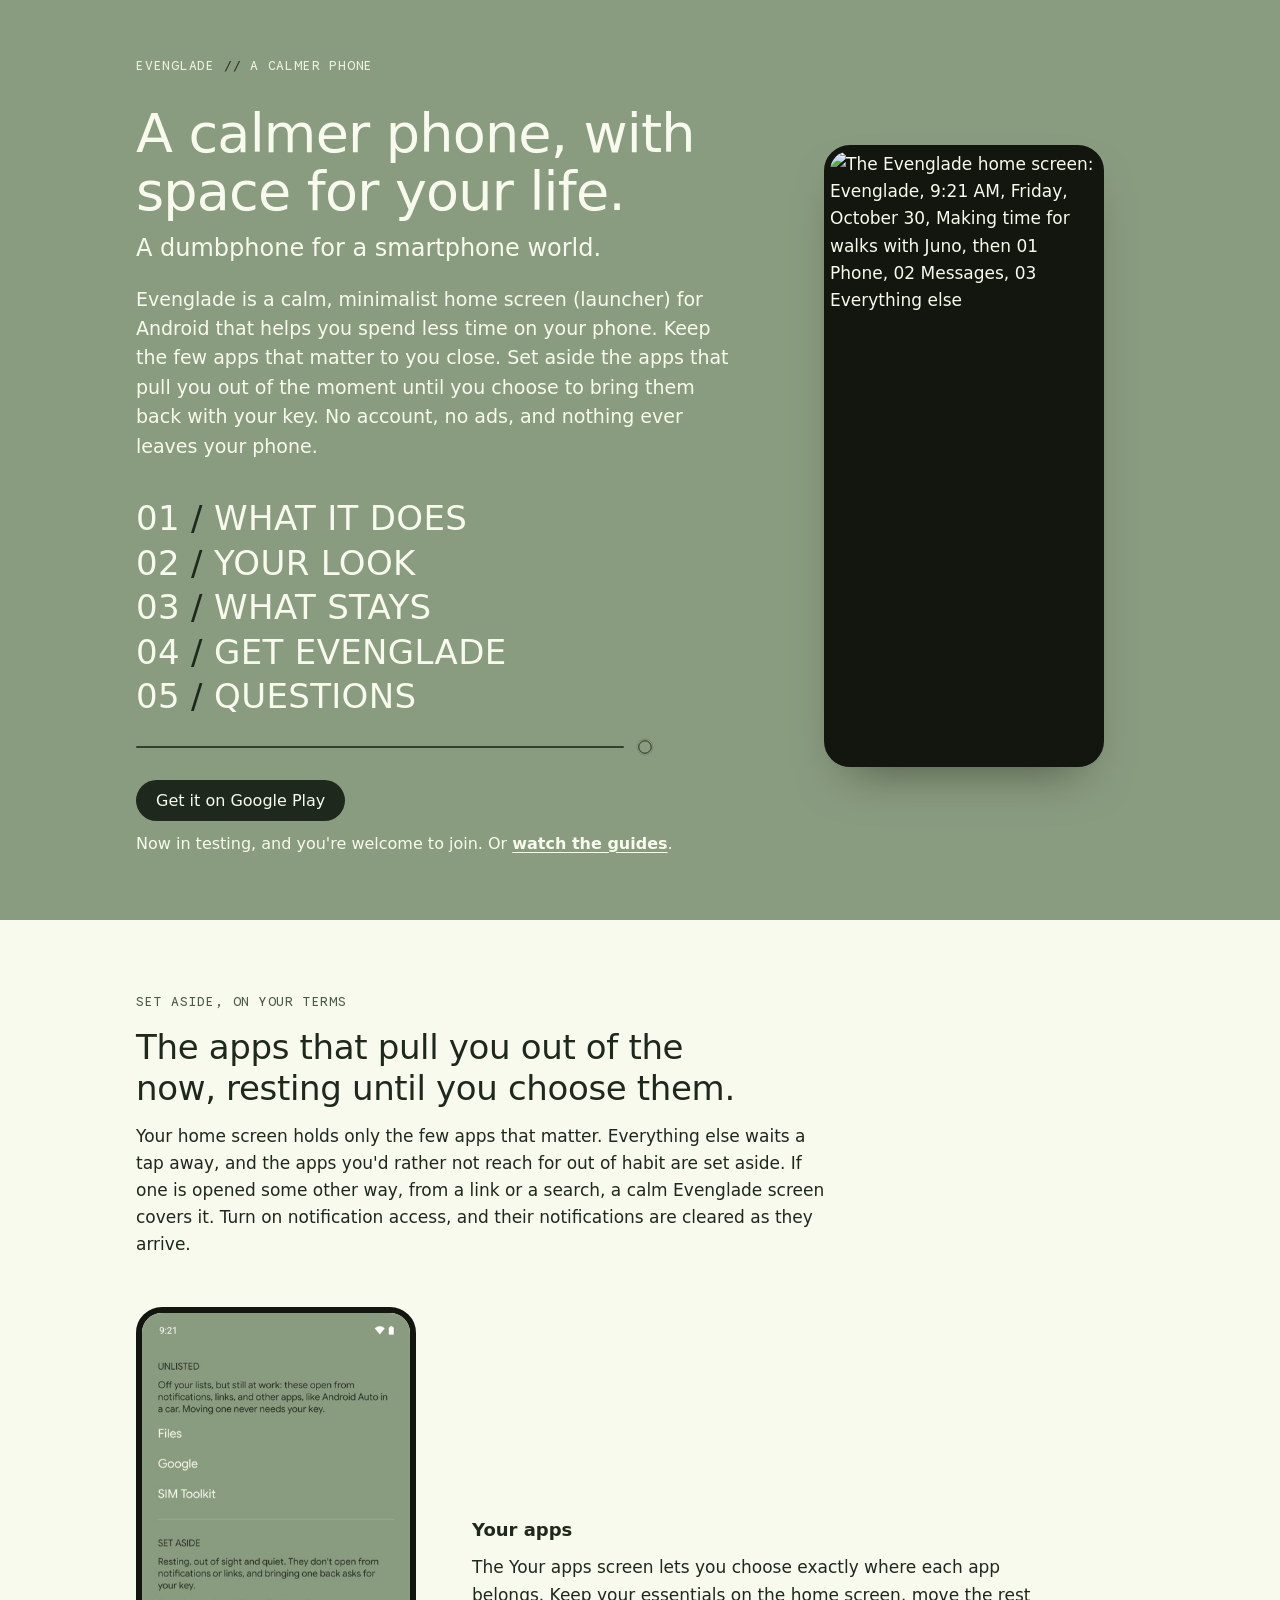
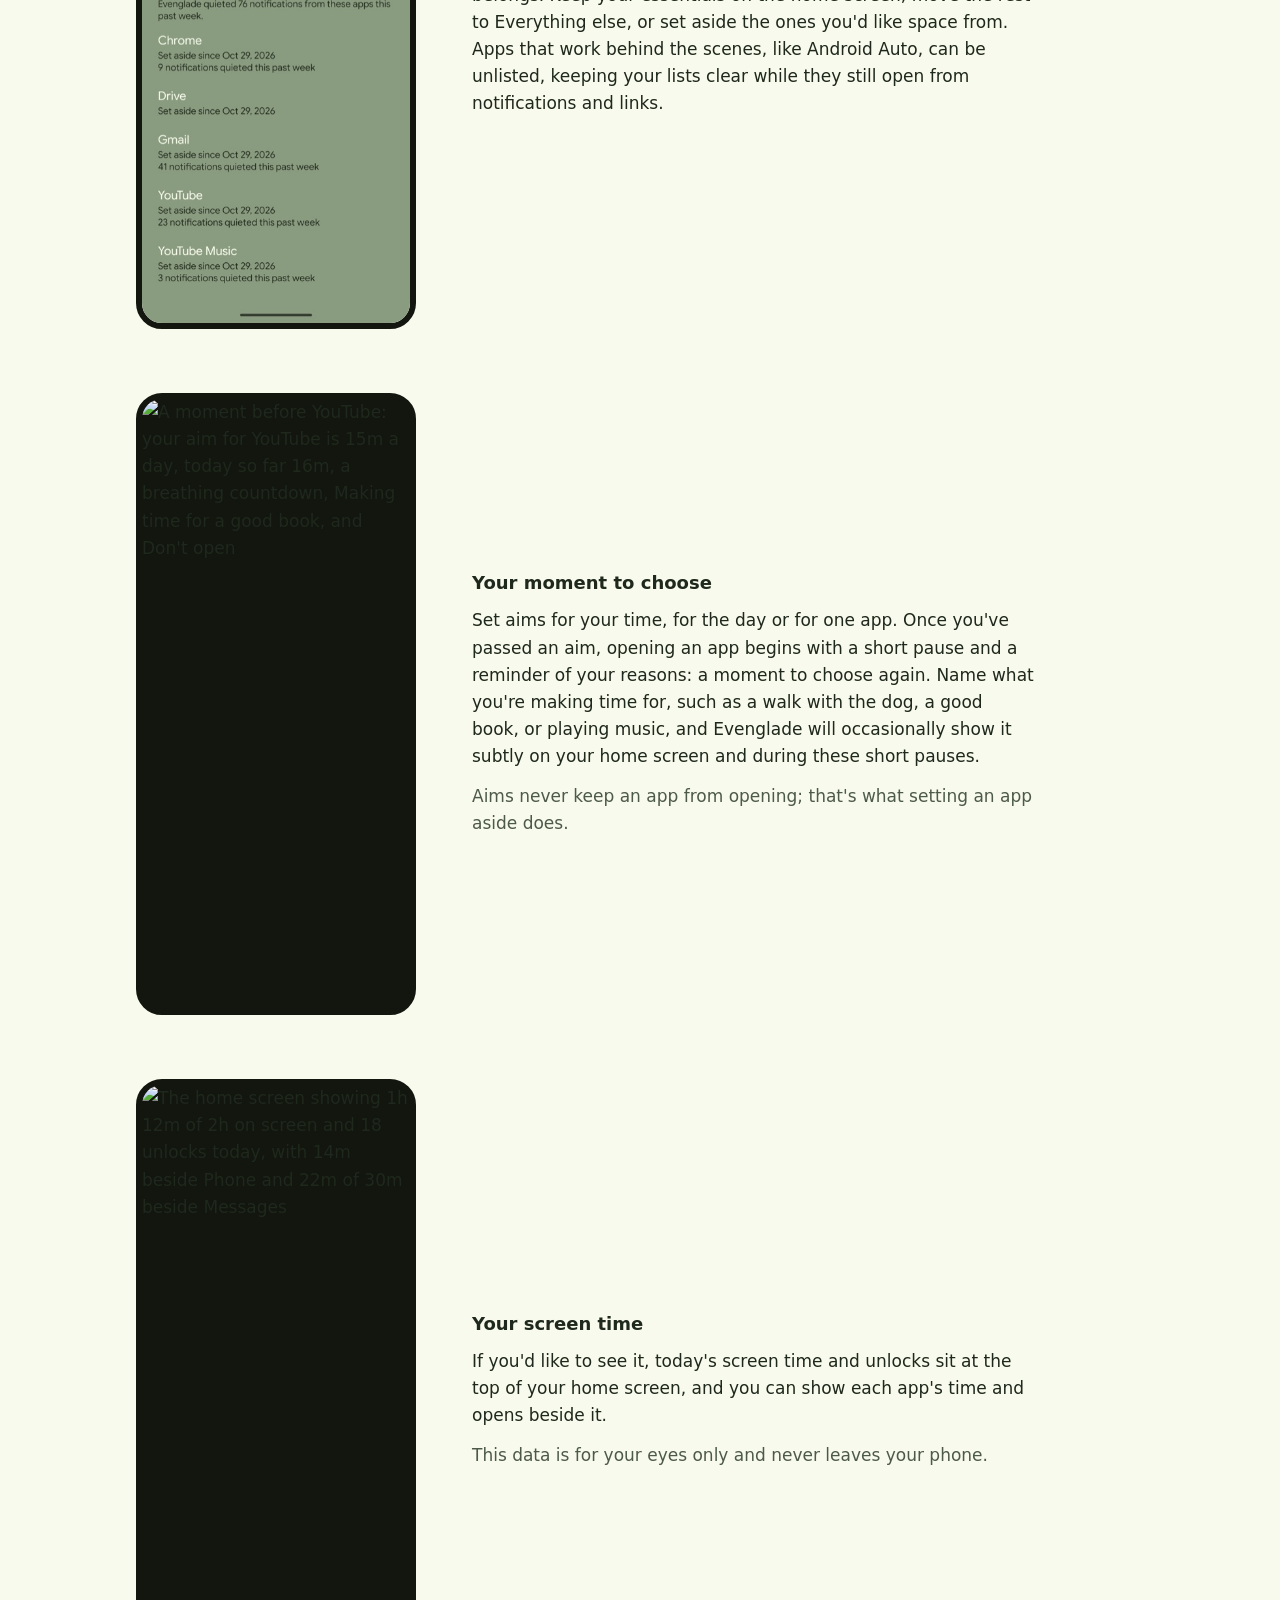
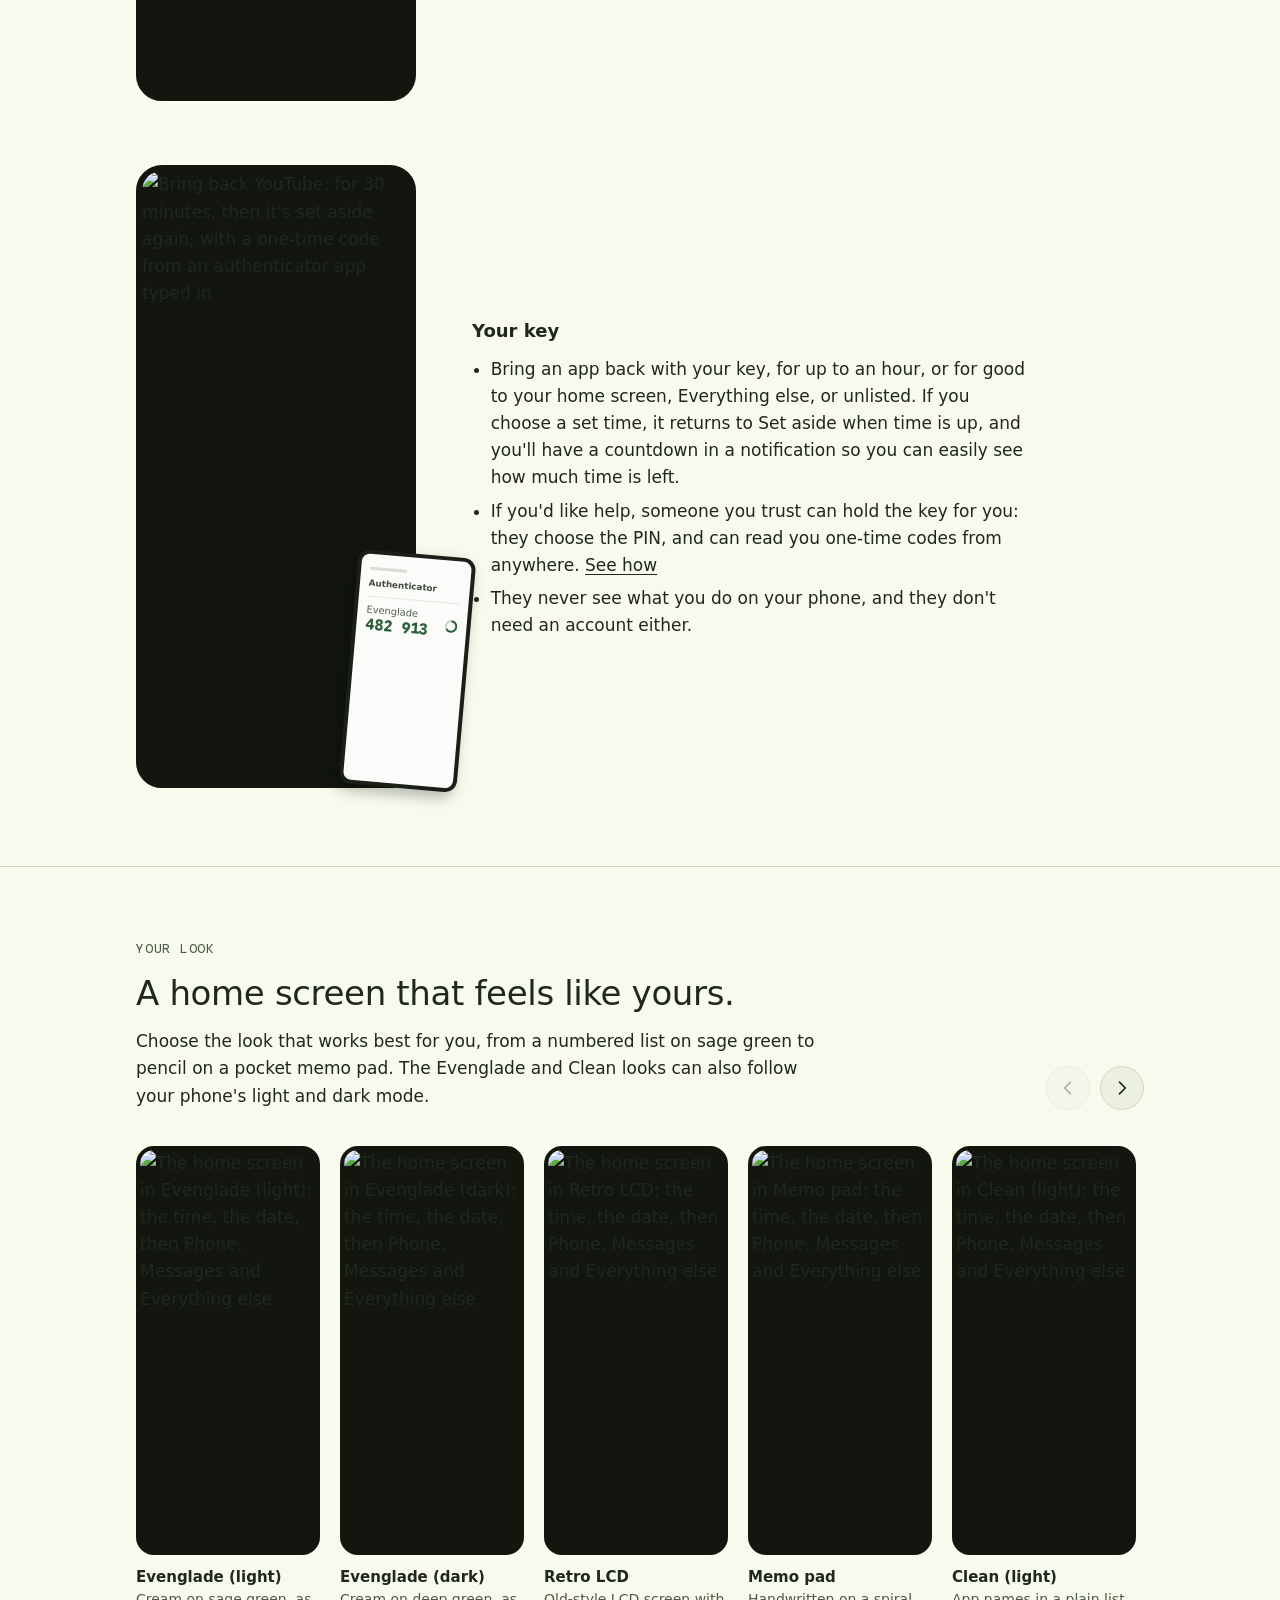
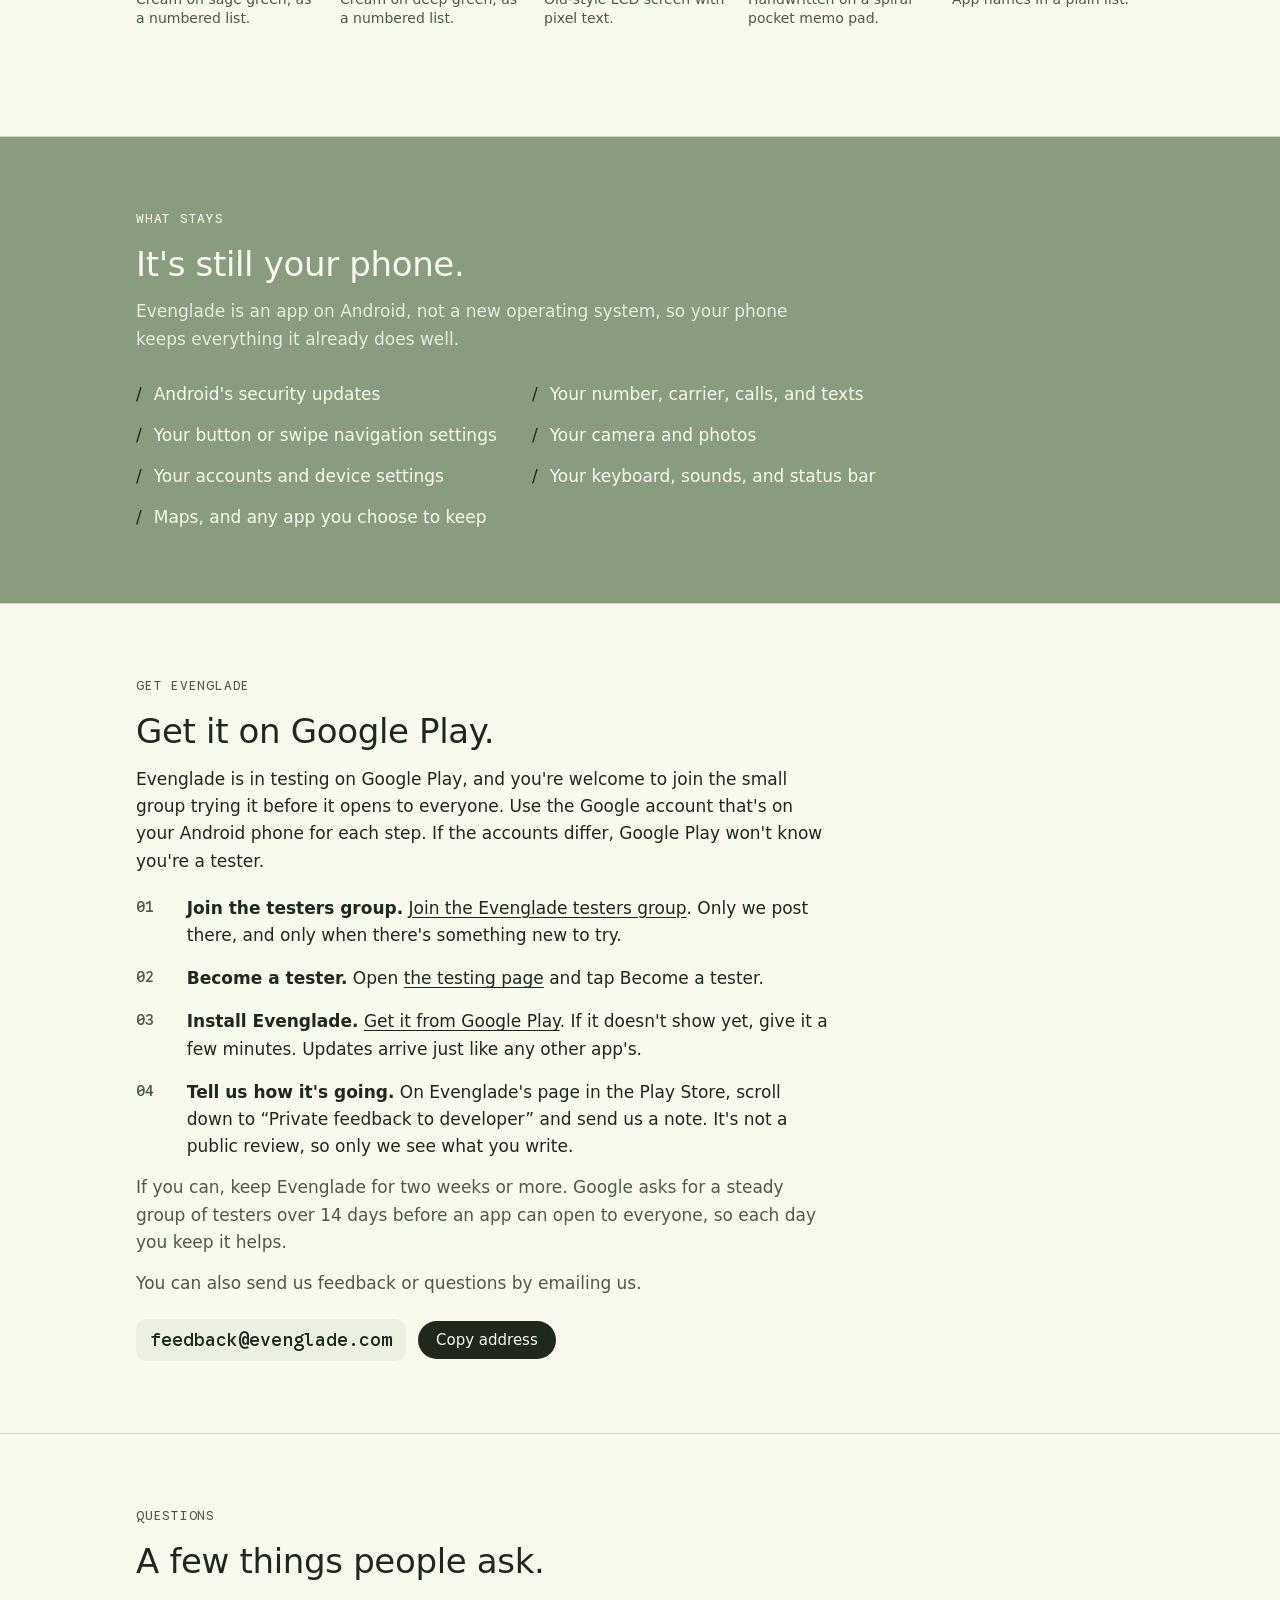
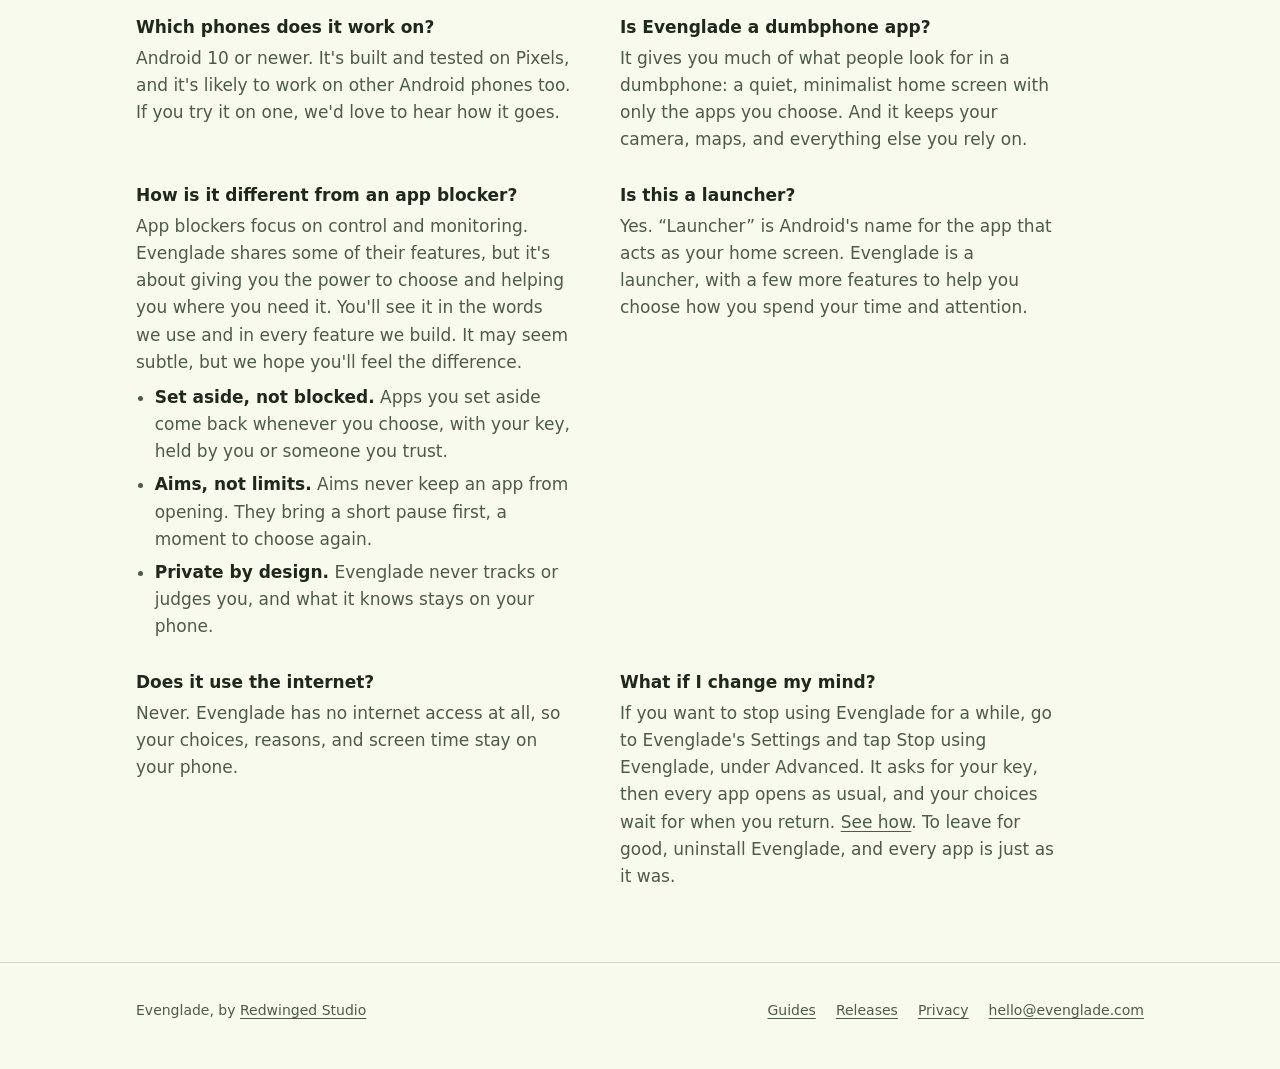
==== docs/index.html @ 29811fb8 "Your key on the site: bring an app back for up to an hour, or for good Co-Authored-By: Claude Opus 5" ====
<!doctype html>
<html lang="en">
<head>
<meta charset="utf-8">
<meta name="viewport" content="width=device-width, initial-scale=1, viewport-fit=cover">
<title>Evenglade | Minimalist Android launcher for less screen time</title>
<meta name="description" content="Evenglade is a calm, minimalist home screen for Android. Keep the few apps you need close and set distracting apps aside, on your terms. No account, no ads.">
<meta name="theme-color" content="#8A9C80">
<link rel="icon" href="/favicon.ico" sizes="48x48">
<link rel="icon" href="/favicon.svg" type="image/svg+xml">
<link rel="icon" href="/icon-192.png" type="image/png" sizes="192x192">
<link rel="apple-touch-icon" href="/apple-touch-icon.png">
<link rel="manifest" href="/site.webmanifest">
<link rel="canonical" href="https://evenglade.com/">
<meta property="og:type" content="website">
<meta property="og:url" content="https://evenglade.com/">
<meta property="og:title" content="Evenglade: a calmer phone">
<meta property="og:description" content="A dumbphone for a smartphone world: a calm home screen for Android, with space for your life.">
<meta property="og:image" content="https://evenglade.com/og.png">
<meta property="og:image:width" content="1024">
<meta property="og:image:height" content="500">
<meta property="og:image:alt" content="Evenglade: a calmer phone, with space for your life. Set aside the apps that take you out of the now.">
<meta property="og:site_name" content="Evenglade">
<meta property="og:locale" content="en_US">
<meta name="twitter:card" content="summary_large_image">
<link rel="preconnect" href="https://fonts.googleapis.com">
<link rel="preconnect" href="https://fonts.gstatic.com" crossorigin>
<link rel="stylesheet" href="https://fonts.googleapis.com/css2?family=Google+Sans+Flex:wght@300..700&family=Google+Sans+Code:wght@400..700&display=swap">
<link rel="stylesheet" href="style.css">
<script type="application/ld+json">
{
  "@context": "https://schema.org",
  "@graph": [
    {
      "@type": "Organization",
      "@id": "https://redwinged.com/#org",
      "name": "Redwinged Studio",
      "url": "https://redwinged.com/",
      "sameAs": ["https://github.com/Redwinged", "https://play.google.com/store/apps/dev?id=4907773313559220628"],
      "founder": { "@id": "https://redwinged.com/#eddie" }
    },
    {
      "@type": "Person",
      "@id": "https://redwinged.com/#eddie",
      "name": "Eddie Canales",
      "url": "https://redwinged.com/#about",
      "sameAs": ["https://www.linkedin.com/in/eddiecanales"]
    },
    {
      "@type": "WebSite",
      "@id": "https://evenglade.com/#website",
      "url": "https://evenglade.com/",
      "name": "Evenglade",
      "inLanguage": "en-US",
      "publisher": { "@id": "https://redwinged.com/#org" }
    },
    {
      "@type": "MobileApplication",
      "@id": "https://evenglade.com/#app",
      "name": "Evenglade",
      "url": "https://evenglade.com/",
      "description": "A calm, minimalist home screen for Android. Keep the few apps that matter to you close, and set aside the apps that pull you out of the moment until you choose to bring them back with your key.",
      "operatingSystem": "Android 10 or newer",
      "image": "https://evenglade.com/og.png",
      "screenshot": "https://evenglade.com/img/light-home.jpg",
      "author": { "@id": "https://redwinged.com/#org" },
      "publisher": { "@id": "https://redwinged.com/#org" }
    }
  ]
}
</script>
</head>
<body>

<svg width="0" height="0" style="position:absolute" aria-hidden="true">
  <symbol id="mark" viewBox="0 0 120 120">
    <circle cx="60" cy="60" r="44" fill="none" stroke="currentColor" stroke-opacity="0.3" stroke-width="3"/>
    <circle cx="60" cy="60" r="34" fill="none" stroke="currentColor" stroke-width="5"/>
  </symbol>
</svg>

<header class="hero">
  <div class="wrap">
    <div>
      <p class="mono status">Evenglade <span>//</span> A calmer phone</p>
      <h1>A calmer phone, with space for your life.</h1>
      <p class="tagline">A dumbphone for a smartphone world.</p>
      <p class="lede">Evenglade is a calm, minimalist home screen (launcher) for Android that helps you spend less time on your phone. Keep the few apps that matter to you close. Set aside the apps that pull you out of the moment until you choose to bring them back with your key. No account, no ads, and nothing ever leaves your phone.</p>
      <nav class="list" aria-label="On this page">
        <a href="#what"><span class="num">01</span> <span class="slash">/</span> <span class="name">What it does</span></a>
        <a href="#looks"><span class="num">02</span> <span class="slash">/</span> <span class="name">Your look</span></a>
        <a href="#stays"><span class="num">03</span> <span class="slash">/</span> <span class="name">What stays</span></a>
        <a href="#early"><span class="num">04</span> <span class="slash">/</span> <span class="name">Get Evenglade</span></a>
        <a href="#questions"><span class="num">05</span> <span class="slash">/</span> <span class="name">Questions</span></a>
      </nav>
      <div class="rule" aria-hidden="true"><svg><use href="#mark"/></svg></div>
      <p class="soon"><a class="cta" href="#early">Get it on Google Play</a> <span>Now in testing, and you're welcome to join. Or <a href="/guides">watch the guides</a>.</span></p>
    </div>
    <div class="phone">
      <img class="when-light" src="img/light-home.jpg" width="420" height="933" alt="The Evenglade home screen: Evenglade, 9:21 AM, Friday, October 30, Making time for walks with Juno, then 01 Phone, 02 Messages, 03 Everything else">
      <img class="when-dark" src="img/dark-home.jpg" width="420" height="933" alt="The Evenglade home screen in its dark look: the time and date, Making time for walks with Juno, then 01 Phone, 02 Messages, 03 Everything else">
    </div>
  </div>
</header>

<main>
  <section id="what">
    <div class="wrap">
      <div class="prose">
        <p class="mono soft">Set aside, on your terms</p>
        <h2>The apps that pull you out of the now, resting until you choose them.</h2>
        <p>Your home screen holds only the few apps that matter. Everything else waits a tap away, and the apps you'd rather not reach for out of habit are set aside. If one is opened some other way, from a link or a search, a calm Evenglade screen covers it. Turn on notification access, and their notifications are cleared as they arrive.</p>
      </div>

      <div class="tour">
        <div class="stop">
          <div class="phone">
            <img class="when-light" src="img/light-setaside.jpg" width="420" height="933" loading="lazy" alt="Your apps: Files, Google and SIM Toolkit unlisted, and Chrome, Drive, Gmail, YouTube and YouTube Music set aside since Oct 29, with 76 of their notifications quieted this past week">
            <img class="when-dark" src="img/dark-setaside.jpg" width="420" height="933" loading="lazy" alt="Your apps in the dark look, with the set-aside list">
          </div>
          <div class="text">
            <h3>Your apps</h3>
            <p>The Your apps screen lets you choose exactly where each app belongs. Keep your essentials on the home screen, move the rest to Everything else, or set aside the ones you'd like space from. Apps that work behind the scenes, like Android Auto, can be unlisted, keeping your lists clear while they still open from notifications and links.</p>
          </div>
        </div>

        <div class="stop">
          <div class="phone">
            <img class="when-light" src="img/light-pause.jpg" width="420" height="933" loading="lazy" alt="A moment before YouTube: your aim for YouTube is 15m a day, today so far 16m, a breathing countdown, Making time for a good book, and Don't open">
            <img class="when-dark" src="img/dark-pause.jpg" width="420" height="933" loading="lazy" alt="A moment before YouTube, in the dark look">
          </div>
          <div class="text">
            <h3>Your moment to choose</h3>
            <p>Set aims for your time, for the day or for one app. Once you've passed an aim, opening an app begins with a short pause and a reminder of your reasons: a moment to choose again. Name what you're making time for, such as a walk with the dog, a good book, or playing music, and Evenglade will occasionally show it subtly on your home screen and during these short pauses.</p>
            <p class="soft">Aims never keep an app from opening; that's what setting an app aside does.</p>
          </div>
        </div>

        <div class="stop">
          <div class="phone">
            <img class="when-light" src="img/light-screen-time.jpg" width="420" height="933" loading="lazy" alt="The home screen showing 1h 12m of 2h on screen and 18 unlocks today, with 14m beside Phone and 22m of 30m beside Messages">
            <img class="when-dark" src="img/dark-screen-time.jpg" width="420" height="933" loading="lazy" alt="The same home screen with today's screen time, in the dark look">
          </div>
          <div class="text">
            <h3>Your screen time</h3>
            <p>If you'd like to see it, today's screen time and unlocks sit at the top of your home screen, and you can show each app's time and opens beside it.</p>
            <p class="soft">This data is for your eyes only and never leaves your phone.</p>
          </div>
        </div>

        <div class="stop">
          <div class="duo">
            <div class="phone">
              <img class="when-light" src="img/light-key-code.jpg" width="420" height="933" loading="lazy" alt="Bring back YouTube: for 30 minutes, then it's set aside again, with a one-time code from an authenticator app typed in">
              <img class="when-dark" src="img/dark-key-code.jpg" width="420" height="933" loading="lazy" alt="Bring back YouTube with a one-time code, in the dark look">
            </div>
            <div class="auth" role="img" aria-label="The phone of the person who holds your key, showing an authenticator app with the code 482 913 for Evenglade">
              <div class="auth-screen">
                <span class="auth-bar"></span>
                <span class="auth-title">Authenticator</span>
                <div class="auth-row">
                  <span class="auth-name">Evenglade</span>
                  <span class="auth-code">482 913</span>
                  <svg class="auth-ring" viewBox="0 0 20 20" aria-hidden="true"><circle cx="10" cy="10" r="8" fill="none" stroke="currentColor" stroke-opacity="0.25" stroke-width="3"/><circle cx="10" cy="10" r="8" fill="none" stroke="currentColor" stroke-width="3" stroke-dasharray="50.3" stroke-dashoffset="18" transform="rotate(-90 10 10)"/></svg>
                </div>
              </div>
            </div>
          </div>
          <div class="text">
            <h3>Your key</h3>
            <ul>
              <li>Bring an app back with your key, for up to an hour, or for good to your home screen, Everything else, or unlisted. If you choose a set time, it returns to Set aside when time is up, and you'll have a countdown in a notification so you can easily see how much time is left.</li>
              <li>If you'd like help, someone you trust can hold the key for you: they choose the PIN, and can read you one-time codes from anywhere. <a href="/guides#someone-you-trust">See how</a></li>
              <li>They never see what you do on your phone, and they don't need an account either.</li>
            </ul>
          </div>
        </div>

      </div>
    </div>
  </section>

  <section id="looks">
    <div class="wrap">
      <div class="looks-head">
        <div class="prose">
          <p class="mono soft">Your look</p>
          <h2>A home screen that feels like yours.</h2>
          <p>Choose the look that works best for you, from a numbered list on sage green to pencil on a pocket memo pad. The Evenglade and Clean looks can also follow your phone's light and dark mode.</p>
        </div>
        <div class="pan" aria-hidden="true">
          <button type="button" class="pan-prev" tabindex="-1" aria-label="Previous looks"><svg viewBox="0 0 24 24"><path d="M15 5l-7 7 7 7"/></svg></button>
          <button type="button" class="pan-next" tabindex="-1" aria-label="More looks"><svg viewBox="0 0 24 24"><path d="M9 5l7 7-7 7"/></svg></button>
        </div>
      </div>
      <div class="rail" tabindex="0" role="region" aria-label="The ten looks, side by side. Scroll sideways to see them all.">
        <ul>
          <li><figure>
            <div class="phone"><img src="img/look-sage-light.jpg" width="420" height="933" loading="lazy" alt="The home screen in Evenglade (light): the time, the date, then Phone, Messages and Everything else"></div>
            <figcaption><b>Evenglade (light)</b><span>Cream on sage green, as a numbered list.</span></figcaption>
          </figure></li>
          <li><figure>
            <div class="phone"><img src="img/look-sage-dark.jpg" width="420" height="933" loading="lazy" alt="The home screen in Evenglade (dark): the time, the date, then Phone, Messages and Everything else"></div>
            <figcaption><b>Evenglade (dark)</b><span>Cream on deep green, as a numbered list.</span></figcaption>
          </figure></li>
          <li><figure>
            <div class="phone"><img src="img/look-retro-lcd.jpg" width="420" height="933" loading="lazy" alt="The home screen in Retro LCD: the time, the date, then Phone, Messages and Everything else"></div>
            <figcaption><b>Retro LCD</b><span>Old-style LCD screen with pixel text.</span></figcaption>
          </figure></li>
          <li><figure>
            <div class="phone"><img src="img/look-memo-pad.jpg" width="420" height="933" loading="lazy" alt="The home screen in Memo pad: the time, the date, then Phone, Messages and Everything else"></div>
            <figcaption><b>Memo pad</b><span>Handwritten on a spiral pocket memo pad.</span></figcaption>
          </figure></li>
          <li><figure>
            <div class="phone"><img src="img/look-clean-light.jpg" width="420" height="933" loading="lazy" alt="The home screen in Clean (light): the time, the date, then Phone, Messages and Everything else"></div>
            <figcaption><b>Clean (light)</b><span>App names in a plain list.</span></figcaption>
          </figure></li>
          <li><figure>
            <div class="phone"><img src="img/look-clean-dark.jpg" width="420" height="933" loading="lazy" alt="The home screen in Clean (dark): the time, the date, then Phone, Messages and Everything else"></div>
            <figcaption><b>Clean (dark)</b><span>App names in a plain list.</span></figcaption>
          </figure></li>
          <li><figure>
            <div class="phone"><img src="img/look-clean-icons-light.jpg" width="420" height="933" loading="lazy" alt="The home screen in Clean with icons (light): the time, the date, then Phone, Messages and Everything else"></div>
            <figcaption><b>Clean with icons (light)</b><span>The plain list, with each app's icon.</span></figcaption>
          </figure></li>
          <li><figure>
            <div class="phone"><img src="img/look-clean-icons-dark.jpg" width="420" height="933" loading="lazy" alt="The home screen in Clean with icons (dark): the time, the date, then Phone, Messages and Everything else"></div>
            <figcaption><b>Clean with icons (dark)</b><span>The plain list, with each app's icon.</span></figcaption>
          </figure></li>
          <li><figure>
            <div class="phone"><img src="img/look-clean-grid-light.jpg" width="420" height="933" loading="lazy" alt="The home screen in Clean icon grid (light): the time, the date, then Phone, Messages and Everything else"></div>
            <figcaption><b>Clean icon grid (light)</b><span>App icons in a grid, without names.</span></figcaption>
          </figure></li>
          <li><figure>
            <div class="phone"><img src="img/look-clean-grid-dark.jpg" width="420" height="933" loading="lazy" alt="The home screen in Clean icon grid (dark): the time, the date, then Phone, Messages and Everything else"></div>
            <figcaption><b>Clean icon grid (dark)</b><span>App icons in a grid, without names.</span></figcaption>
          </figure></li>
        </ul>
      </div>
    </div>
  </section>

  <section class="keep" id="stays">
    <div class="wrap">
      <div class="prose">
        <p class="mono">What stays</p>
        <h2>It's still your phone.</h2>
        <p class="soft">Evenglade is an app on Android, not a new operating system, so your phone keeps everything it already does well.</p>
      </div>
      <ul>
        <li><span class="slash">/</span><span>Android's security updates</span></li>
        <li><span class="slash">/</span><span>Your number, carrier, calls, and texts</span></li>
        <li><span class="slash">/</span><span>Your button or swipe navigation settings</span></li>
        <li><span class="slash">/</span><span>Your camera and photos</span></li>
        <li><span class="slash">/</span><span>Your accounts and device settings</span></li>
        <li><span class="slash">/</span><span>Your keyboard, sounds, and status bar</span></li>
        <li><span class="slash">/</span><span>Maps, and any app you choose to keep</span></li>
      </ul>
    </div>
  </section>

  <section id="early">
    <div class="wrap">
      <div class="prose">
        <p class="mono soft">Get Evenglade</p>
        <h2>Get it on Google Play.</h2>
        <p>Evenglade is in testing on Google Play, and you're welcome to join the small group trying it before it opens to everyone. Use the Google account that's on your Android phone for each step. If the accounts differ, Google Play won't know you're a tester.</p>
        <ol class="steps">
          <li><span><b>Join the testers group.</b> <a href="https://groups.google.com/g/evenglade-testers">Join the Evenglade testers group</a>. Only we post there, and only when there's something new to try.</span></li>
          <li><span><b>Become a tester.</b> Open <a href="https://play.google.com/apps/testing/com.evenglade.phone">the testing page</a> and tap Become a tester.</span></li>
          <li><span><b>Install Evenglade.</b> <a href="https://play.google.com/store/apps/details?id=com.evenglade.phone">Get it from Google Play</a>. If it doesn't show yet, give it a few minutes. Updates arrive just like any other app's.</span></li>
          <li><span><b>Tell us how it's going.</b> On Evenglade's page in the Play Store, scroll down to “Private feedback to developer” and send us a note. It's not a public review, so only we see what you write.</span></li>
        </ol>
        <p class="soft">If you can, keep Evenglade for two weeks or more. Google asks for a steady group of testers over 14 days before an app can open to everyone, so each day you keep it helps.</p>
        <p class="soft">You can also send us feedback or questions by emailing us.</p>
        <div class="address">
          <a id="email" href="mailto:feedback@evenglade.com">feedback@evenglade.com</a>
          <button type="button" data-copy="email">Copy address</button>
        </div>
      </div>
    </div>
  </section>

  <section id="questions">
    <div class="wrap">
      <div class="prose">
        <p class="mono soft">Questions</p>
        <h2>A few things people ask.</h2>
      </div>
      <dl class="faq">
        <div><dt>Which phones does it work on?</dt><dd>Android 10 or newer. It's built and tested on Pixels, and it's likely to work on other Android phones too. If you try it on one, we'd love to hear how it goes.</dd></div>
        <div><dt>Is Evenglade a dumbphone app?</dt><dd>It gives you much of what people look for in a dumbphone: a quiet, minimalist home screen with only the apps you choose. And it keeps your camera, maps, and everything else you rely on.</dd></div>
        <div><dt>How is it different from an app blocker?</dt><dd><p>App blockers focus on control and monitoring. Evenglade shares some of their features, but it's about giving you the power to choose and helping you where you need it. You'll see it in the words we use and in every feature we build. It may seem subtle, but we hope you'll feel the difference.</p><ul><li><b>Set aside, not blocked.</b> Apps you set aside come back whenever you choose, with your key, held by you or someone you trust.</li><li><b>Aims, not limits.</b> Aims never keep an app from opening. They bring a short pause first, a moment to choose again.</li><li><b>Private by design.</b> Evenglade never tracks or judges you, and what it knows stays on your phone.</li></ul></dd></div>
        <div><dt>Is this a launcher?</dt><dd>Yes. “Launcher” is Android's name for the app that acts as your home screen. Evenglade is a launcher, with a few more features to help you choose how you spend your time and attention.</dd></div>
        <div><dt>Does it use the internet?</dt><dd>Never. Evenglade has no internet access at all, so your choices, reasons, and screen time stay on your phone.</dd></div>
        <div><dt>What if I change my mind?</dt><dd>If you want to stop using Evenglade for a while, go to Evenglade's Settings and tap Stop using Evenglade, under Advanced. It asks for your key, then every app opens as usual, and your choices wait for when you return. <a href="/guides#taking-a-break">See how</a>. To leave for good, uninstall Evenglade, and every app is just as it was.</dd></div>
      </dl>
    </div>
  </section>
</main>

<footer>
  <div class="wrap">
    <span>Evenglade, by <a href="https://redwinged.com">Redwinged Studio</a></span>
    <nav aria-label="Footer">
      <a href="/guides">Guides</a>
      <a href="/releases">Releases</a>
      <a href="/privacy">Privacy</a>
      <a href="mailto:hello@evenglade.com">hello@evenglade.com</a>
    </nav>
  </div>
</footer>

<script>
  // The looks rail: the arrows pan by a screenful of cards and rest at either end.
  document.querySelectorAll('.rail').forEach(function (rail) {
    var section = rail.closest('section');
    var prev = section.querySelector('.pan-prev'), next = section.querySelector('.pan-next');
    var step = function () { return Math.max(rail.clientWidth * 0.8, 200); };
    var update = function () {
      prev.disabled = rail.scrollLeft <= 2;
      next.disabled = rail.scrollLeft + rail.clientWidth >= rail.scrollWidth - 2;
    };
    prev.addEventListener('click', function () { rail.scrollBy({ left: -step(), behavior: 'smooth' }); });
    next.addEventListener('click', function () { rail.scrollBy({ left: step(), behavior: 'smooth' }); });
    rail.addEventListener('scroll', update, { passive: true });
    window.addEventListener('resize', update);
    update();
  });

  document.querySelectorAll('button[data-copy]').forEach(function (button) {
    button.addEventListener('click', function () {
      var target = document.getElementById(button.dataset.copy);
      var label = button.textContent;
      var done = function (text) { button.textContent = text; setTimeout(function () { button.textContent = label; }, 1600); };
      var select = function () {
        var range = document.createRange();
        range.selectNodeContents(target);
        var selection = window.getSelection();
        selection.removeAllRanges();
        selection.addRange(range);
        done('Selected');
      };
      try {
        navigator.clipboard.writeText(target.textContent).then(function () { done('Copied'); }, select);
      } catch (e) {
        select();
      }
    });
  });
</script>
</body>
</html>
---- docs/style.css ----
/* evenglade.com: one calm column, like the phone's own list. The hero is the home screen itself, set in
   type, beside the real screen; sage bands mark the places the page speaks about the phone. */
:root {
  --page: #F7FAEC;        /* the app's cream */
  --ink: #1F281C;         /* the app's dark ink */
  --soft: #4E5A49;        /* quieter text, ink toward sage */
  --sage: #8A9C80;        /* the app's sage ground */
  --on-sage: #F7FAEC;
  --sage-ink: #1F281C;    /* slashes and small text on sage */
  --rule: #CFD6C4;
  --panel: #ECF0E1;
  --font-body: "Google Sans Flex", "Roboto", system-ui, sans-serif;
  --font-mono: "Google Sans Code", ui-monospace, "SFMono-Regular", Menlo, monospace;
  --measure: 64ch;
  color-scheme: light;
}
@media (prefers-color-scheme: dark) {
  :root {
    --page: #161C15; --ink: #E9ECDF; --soft: #AEB8A6; --sage: #232C21; --on-sage: #E9ECDF;
    --sage-ink: #8A9E82; --rule: #313833; --panel: #1C231B;
    color-scheme: dark;
  }
}

/* Each screenshot comes in the app's light and dark looks; the page shows the one that matches. */
.phone .when-dark { display: none; }
@media (prefers-color-scheme: dark) {
  .phone .when-dark { display: block; }
  .phone .when-light { display: none; }
}

* { box-sizing: border-box; }
html { scroll-behavior: smooth; -webkit-text-size-adjust: 100%; }
@media (prefers-reduced-motion: reduce) { html { scroll-behavior: auto; } }
body { background: var(--page); color: var(--ink); font: 400 17px/1.6 var(--font-body); margin: 0; }
.wrap { max-width: 1040px; margin: 0 auto; padding-left: max(16px, env(safe-area-inset-left, 0px)); padding-right: max(16px, env(safe-area-inset-right, 0px)); }
a { color: inherit; text-underline-offset: 3px; }
a:focus-visible, button:focus-visible { outline: 2px solid var(--sage-ink); outline-offset: 3px; border-radius: 4px; }
h1, h2, h3 { text-wrap: balance; margin: 0; font-weight: 500; }
h2 { font-size: clamp(26px, 3.4vw, 34px); line-height: 1.2; letter-spacing: -0.01em; }
h3 { font-size: 18px; line-height: 1.35; font-weight: 600; }
p { margin: 0; }
.mono { font-family: var(--font-mono); font-size: 13px; letter-spacing: 0.06em; text-transform: uppercase; }
.prose { max-width: var(--measure); display: grid; gap: 14px; }
.soft { color: var(--soft); }
section { padding-block: 72px; }
section + section { border-top: 1px solid var(--rule); }

/* Hero: the sage home screen. */
.hero { background: var(--sage); color: var(--on-sage); padding-block: 56px 64px; }
.hero .wrap { display: grid; grid-template-columns: minmax(0, 1.25fr) minmax(0, 0.75fr); gap: 48px; align-items: center; }
.hero .status { opacity: 0.9; }
.hero .status span, .hero .slash { color: var(--sage-ink); }
.hero h1 { font-size: clamp(34px, 5vw, 54px); line-height: 1.08; font-weight: 400; letter-spacing: -0.015em; margin-top: 28px; }
.hero .lede { font-size: 19px; line-height: 1.55; margin-top: 20px; max-width: 34em; }
.list { margin-top: 36px; display: grid; gap: 2px; font-weight: 300; font-size: clamp(24px, 3.2vw, 34px); line-height: 1.25; text-transform: uppercase; letter-spacing: 0.01em; }
.list a { text-decoration: none; display: inline-block; }
.list a:hover .name { text-decoration: underline; text-decoration-thickness: 1px; }
.rule { margin-top: 18px; display: flex; align-items: center; gap: 10px; max-width: 520px; }
.rule::before { content: ""; flex: 1; height: 2px; background: var(--sage-ink); opacity: 0.8; border-radius: 1px; }
.rule svg { width: 22px; height: 22px; color: var(--sage-ink); flex: none; }
.hero .tagline { font-size: clamp(20px, 2.4vw, 24px); line-height: 1.3; margin-top: 12px; }
.soon { margin-top: 22px; font-size: 16px; display: flex; flex-wrap: wrap; align-items: center; gap: 10px 16px; }
.soon a { font-weight: 600; }
.soon .cta { font: 500 16px var(--font-body); color: var(--page); background: var(--ink); border-radius: 999px; padding: 11px 20px; text-decoration: none; }
.soon .cta:hover { opacity: 0.9; }
.phone { width: 100%; max-width: 280px; aspect-ratio: 1080 / 2400; border-radius: 26px; border: 6px solid #12160F; overflow: hidden; background: #12160F; justify-self: center; box-shadow: 0 24px 50px -24px rgba(18, 22, 15, 0.55); }
.phone img { display: block; width: 100%; height: 100%; object-fit: cover; }

/* The features, each beside its screen. */
.tour { display: grid; gap: 64px; margin-top: 48px; }
/* The same size as the phone at the top, so the screens are easy to read. */
.stop { display: grid; grid-template-columns: 280px minmax(0, 1fr); gap: 56px; align-items: center; }
.stop .phone { max-width: 280px; box-shadow: none; }
.stop .text { display: grid; gap: 12px; max-width: 52ch; }
/* Your key: the phone with a code typed in, and the key holder's authenticator in front of it, as on Play's card. */
.stop .duo { position: relative; width: 100%; max-width: 280px; justify-self: center; padding-bottom: 6px; }
.stop .duo .phone { max-width: none; justify-self: auto; }
.auth {
  position: absolute; right: -14%; bottom: 0; width: 42%; aspect-ratio: 1 / 2;
  container-type: inline-size;
  border: 4px solid #1a1f18; border-radius: 12px; background: #fbfcf9; overflow: hidden;
  box-shadow: -4px 6px 14px rgba(0, 0, 0, 0.28); transform: rotate(5deg); transform-origin: bottom right;
}
.auth-screen { height: 100%; padding: 12cqw 8cqw; display: grid; align-content: start; gap: 7cqw; color: #1d2a20; }
.auth-bar { height: 2.5cqw; width: 40%; background: #d7ddd3; border-radius: 2px; }
.auth-title { font: 600 8cqw/1.2 var(--font-body); color: #3f4a3c; white-space: nowrap; }
.auth-row { display: grid; grid-template-columns: 1fr auto; grid-template-areas: "name ring" "code ring"; align-items: center; gap: 1cqw 4cqw; border-top: 1px solid #e3e7df; padding-top: 7cqw; min-width: 0; }
.auth-name { grid-area: name; font: 500 9cqw/1.2 var(--font-body); color: #56614f; }
.auth-code { grid-area: code; font: 700 14cqw/1.1 var(--font-mono); white-space: nowrap; color: #2d5c38; }
.auth-ring { grid-area: ring; width: 12cqw; height: 12cqw; color: #2d5c38; }
.stop .text ul { margin: 0; padding-left: 1.1em; display: grid; gap: 6px; }
/* Your look: every look in a row that pans, like the app's own picker. */
.looks-head { display: flex; justify-content: space-between; align-items: end; gap: 24px; }
.pan { display: flex; gap: 10px; flex: none; }
.pan button { width: 44px; height: 44px; border-radius: 50%; border: 1px solid var(--rule); background: var(--panel); color: var(--ink); display: grid; place-items: center; cursor: pointer; padding: 0; }
.pan button:hover:not(:disabled) { border-color: var(--soft); }
.pan button:disabled { opacity: 0.35; cursor: default; }
.pan svg { width: 20px; height: 20px; fill: none; stroke: currentColor; stroke-width: 2; stroke-linecap: round; stroke-linejoin: round; }
.rail { margin-top: 36px; overflow-x: auto; scroll-snap-type: x mandatory; overscroll-behavior-x: contain; scrollbar-width: thin; padding-bottom: 14px; border-radius: 4px; }
.rail:focus-visible { outline: 2px solid var(--sage-ink); outline-offset: 4px; }
.rail ul { list-style: none; margin: 0; padding: 0; display: grid; grid-auto-flow: column; grid-auto-columns: 184px; gap: 20px; }
.rail li { scroll-snap-align: start; }
.rail figure { margin: 0; display: grid; gap: 12px; }
.rail .phone { max-width: none; border-width: 4px; border-radius: 18px; box-shadow: none; }
.rail figcaption { display: grid; gap: 2px; font-size: 15px; line-height: 1.4; }
.rail figcaption span { color: var(--soft); font-size: 14px; }

/* What stays: a sage band. */
.keep { background: var(--sage); color: var(--on-sage); }
.keep .soft { color: var(--on-sage); opacity: 0.85; }
.keep ul { list-style: none; margin: 28px 0 0; padding: 0; display: grid; grid-template-columns: repeat(2, minmax(0, 1fr)); gap: 14px 32px; max-width: 760px; }
.keep li { display: grid; grid-template-columns: auto minmax(0, 1fr); gap: 12px; }
.keep li .slash { color: var(--sage-ink); font-weight: 300; }

/* Trying it early, and the questions after it. */
.address { display: flex; flex-wrap: wrap; align-items: center; gap: 12px; margin-top: 8px; }
.address a { font: 500 18px var(--font-mono); background: var(--panel); padding: 10px 14px; border-radius: 10px; text-decoration: none; }
.address button { font: 500 15px var(--font-body); color: var(--page); background: var(--ink); border: 0; border-radius: 999px; padding: 10px 18px; cursor: pointer; }
.steps { list-style: none; counter-reset: step; margin: 6px 0 0; padding: 0; display: grid; gap: 16px; }
.steps li { counter-increment: step; display: grid; grid-template-columns: 2.4em minmax(0, 1fr); column-gap: 10px; }
.steps li::before { content: counter(step, decimal-leading-zero); font: 500 15px/1.7 var(--font-mono); color: var(--soft); }
.steps b { font-weight: 600; }
.steps .later span { color: var(--soft); }
.steps .later b { color: var(--ink); }
.steps em { display: block; margin-top: 4px; font: 500 12px/1.4 var(--font-mono); font-style: normal; letter-spacing: 0.06em; text-transform: uppercase; color: var(--soft); }
dl { margin: 0; display: grid; gap: 22px; }
dt { font-weight: 600; }
dd { margin: 4px 0 0; color: var(--soft); }
dd p { margin: 0; }
dd ul { margin: 8px 0 0; padding-left: 1.1em; display: grid; gap: 6px; }
dd ul b { color: var(--ink); font-weight: 600; }
.faq { margin-top: 32px; grid-template-columns: repeat(2, minmax(0, 1fr)); gap: 28px 48px; max-width: 920px; }

footer { padding-block: 36px 48px; border-top: 1px solid var(--rule); }
footer .wrap { display: flex; flex-wrap: wrap; justify-content: space-between; gap: 12px 24px; color: var(--soft); font-size: 14px; }
footer nav { display: flex; flex-wrap: wrap; gap: 8px 20px; }

/* The privacy policy: a plain reading page. */
.doc-head { background: var(--sage); color: var(--on-sage); padding-block: 40px 44px; }
.doc-head a { text-decoration: none; }
.doc-head h1 { font-size: clamp(32px, 4.4vw, 46px); font-weight: 400; line-height: 1.1; margin-top: 20px; }
.doc-head p { margin-top: 12px; }
.doc { padding-block: 48px 72px; }
.doc .prose { gap: 16px; }
.doc h2 { font-size: 24px; margin-top: 24px; }
.doc ul { margin: 0; padding-left: 1.2em; display: grid; gap: 8px; }
.doc .summary { background: var(--panel); border-radius: 14px; padding: 20px 22px; }
.table-wrap { overflow-x: auto; border: 1px solid var(--rule); border-radius: 10px; }
table { border-collapse: collapse; width: 100%; font-size: 15px; }
th, td { text-align: left; padding: 10px 14px; border-bottom: 1px solid var(--rule); vertical-align: top; }
th { background: var(--panel); font-weight: 600; }
tr:last-child td { border-bottom: 0; }

/* Guides: each video beside its words, one after another. */
.doc-head .guide-list { margin-top: 28px; font-size: clamp(20px, 2.6vw, 26px); }
.doc-head .guide-list .slash { color: var(--sage-ink); }
.guides { padding-block: 24px 72px; }
.guide { display: grid; grid-template-columns: 300px minmax(0, 1fr); gap: 40px; align-items: start; padding-block: 48px; scroll-margin-top: 16px; }
.guide + .guide { border-top: 1px solid var(--rule); }
.guide video { display: block; width: 100%; height: auto; aspect-ratio: 1080 / 1920; border-radius: 18px; background: #8A9E82; }
.guide .text { display: grid; gap: 12px; max-width: 56ch; padding-top: 8px; }
.guide h2 { font-size: clamp(24px, 3vw, 30px); }
.guide details { margin-top: 6px; border-top: 1px solid var(--rule); padding-top: 12px; }
.guide summary { cursor: pointer; font-weight: 600; width: fit-content; }
.guide details[open] summary { margin-bottom: 10px; }
.guide ol { margin: 0 0 12px; padding-left: 1.3em; display: grid; gap: 6px; }
.guide details p { color: var(--soft); }

/* Watch: one guide's video, opened from a step of Evenglade's walkthrough, sized to fit a phone's screen
   with its title in view. Wider screens set its words beside it, as on the guides page. */
.watch { padding-block: 20px 56px; }
.watch .wrap { display: grid; grid-template-columns: 300px minmax(0, 1fr); gap: 16px 40px; align-items: start; }
.watch .wrap > .mono { grid-column: 1 / -1; text-decoration: none; }
.watch video { display: block; width: 100%; height: auto; aspect-ratio: 1080 / 1920; border-radius: 18px; background: #8A9E82; }
.watch .text { display: grid; gap: 12px; max-width: 56ch; padding-top: 8px; }
.watch h1 { font-size: clamp(24px, 3vw, 30px); line-height: 1.2; }
.watch details { margin-top: 6px; border-top: 1px solid var(--rule); padding-top: 12px; }
.watch summary { cursor: pointer; font-weight: 600; width: fit-content; }
.watch details[open] summary { margin-bottom: 10px; }
.watch ol { margin: 0 0 12px; padding-left: 1.3em; display: grid; gap: 6px; }
.watch details p { color: var(--soft); }
.watch .back { margin-top: 8px; }
@media (max-width: 560px) {
  .watch .wrap { grid-template-columns: minmax(0, 1fr); }
  .watch video { width: auto; max-width: 100%; max-height: 70svh; justify-self: center; }
}


/* Releases: each release's changes, then the screens that changed, before and after, side by side. */
.releases { padding-block: 24px 72px; }
.release { padding-block: 48px; display: grid; gap: 20px; }
.release-head { display: flex; flex-wrap: wrap; align-items: baseline; gap: 6px 16px; }
.release .prose ul { margin: 0; padding-left: 1.2em; display: grid; gap: 8px; }
.release .prose b { font-weight: 600; }
.compares { display: grid; gap: 56px; margin-top: 28px; }
.compare { margin: 0; display: grid; grid-template-columns: minmax(0, 1fr) auto; gap: 24px 48px; align-items: center; }
.compare > figcaption { display: grid; gap: 8px; max-width: 40ch; }
.compare .pair { display: grid; grid-template-columns: repeat(2, 200px); gap: 24px; }
.compare .pair figure { margin: 0; display: grid; gap: 10px; justify-items: center; text-align: center; }
.compare .phone { max-width: 200px; border-width: 5px; border-radius: 22px; box-shadow: none; }
.earlier { border-top: 1px solid var(--rule); padding-block: 48px 0; }
.history { list-style: none; margin: 28px 0 0; padding: 0; display: grid; gap: 20px; max-width: 760px; }
.history > li { display: grid; grid-template-columns: 9em minmax(0, 1fr); gap: 4px 24px; scroll-margin-top: 16px; }
.history .ver { display: grid; gap: 2px; }
.history .ver b { font-weight: 600; }
.history ul { margin: 0; padding-left: 1.1em; display: grid; gap: 4px; }
@media (max-width: 820px) {
  .compare { grid-template-columns: minmax(0, 1fr); }
}
@media (max-width: 560px) {
  .compare .pair { grid-template-columns: repeat(2, minmax(0, 1fr)); gap: 14px; }
  .compare .phone { border-width: 4px; border-radius: 16px; }
  .history > li { grid-template-columns: minmax(0, 1fr); }
  .history .ver { display: flex; gap: 12px; align-items: baseline; }
}


@media (max-width: 820px) {
  .guide { grid-template-columns: 220px minmax(0, 1fr); gap: 24px; }
}
@media (max-width: 560px) {
  .guide { grid-template-columns: minmax(0, 1fr); gap: 20px; padding-block: 36px; }
  .guide video { max-width: 300px; }
}

@media (max-width: 820px) {
  .hero .wrap { grid-template-columns: minmax(0, 1fr); gap: 36px; }
  .faq { grid-template-columns: minmax(0, 1fr); gap: 22px; }
  .hero .phone { max-width: 240px; }
  .stop { grid-template-columns: 240px minmax(0, 1fr); gap: 44px; align-items: start; }
  .stop .phone, .stop .duo { max-width: 240px; }
}
@media (max-width: 560px) {
  section { padding-block: 52px; }
  .keep ul { grid-template-columns: minmax(0, 1fr); }
  .pan { display: none; }
  .rail ul { grid-auto-columns: 150px; gap: 14px; }
  .stop { grid-template-columns: minmax(0, 1fr); }
  .stop .phone { justify-self: start; }
  .stop .duo { justify-self: start; }
}
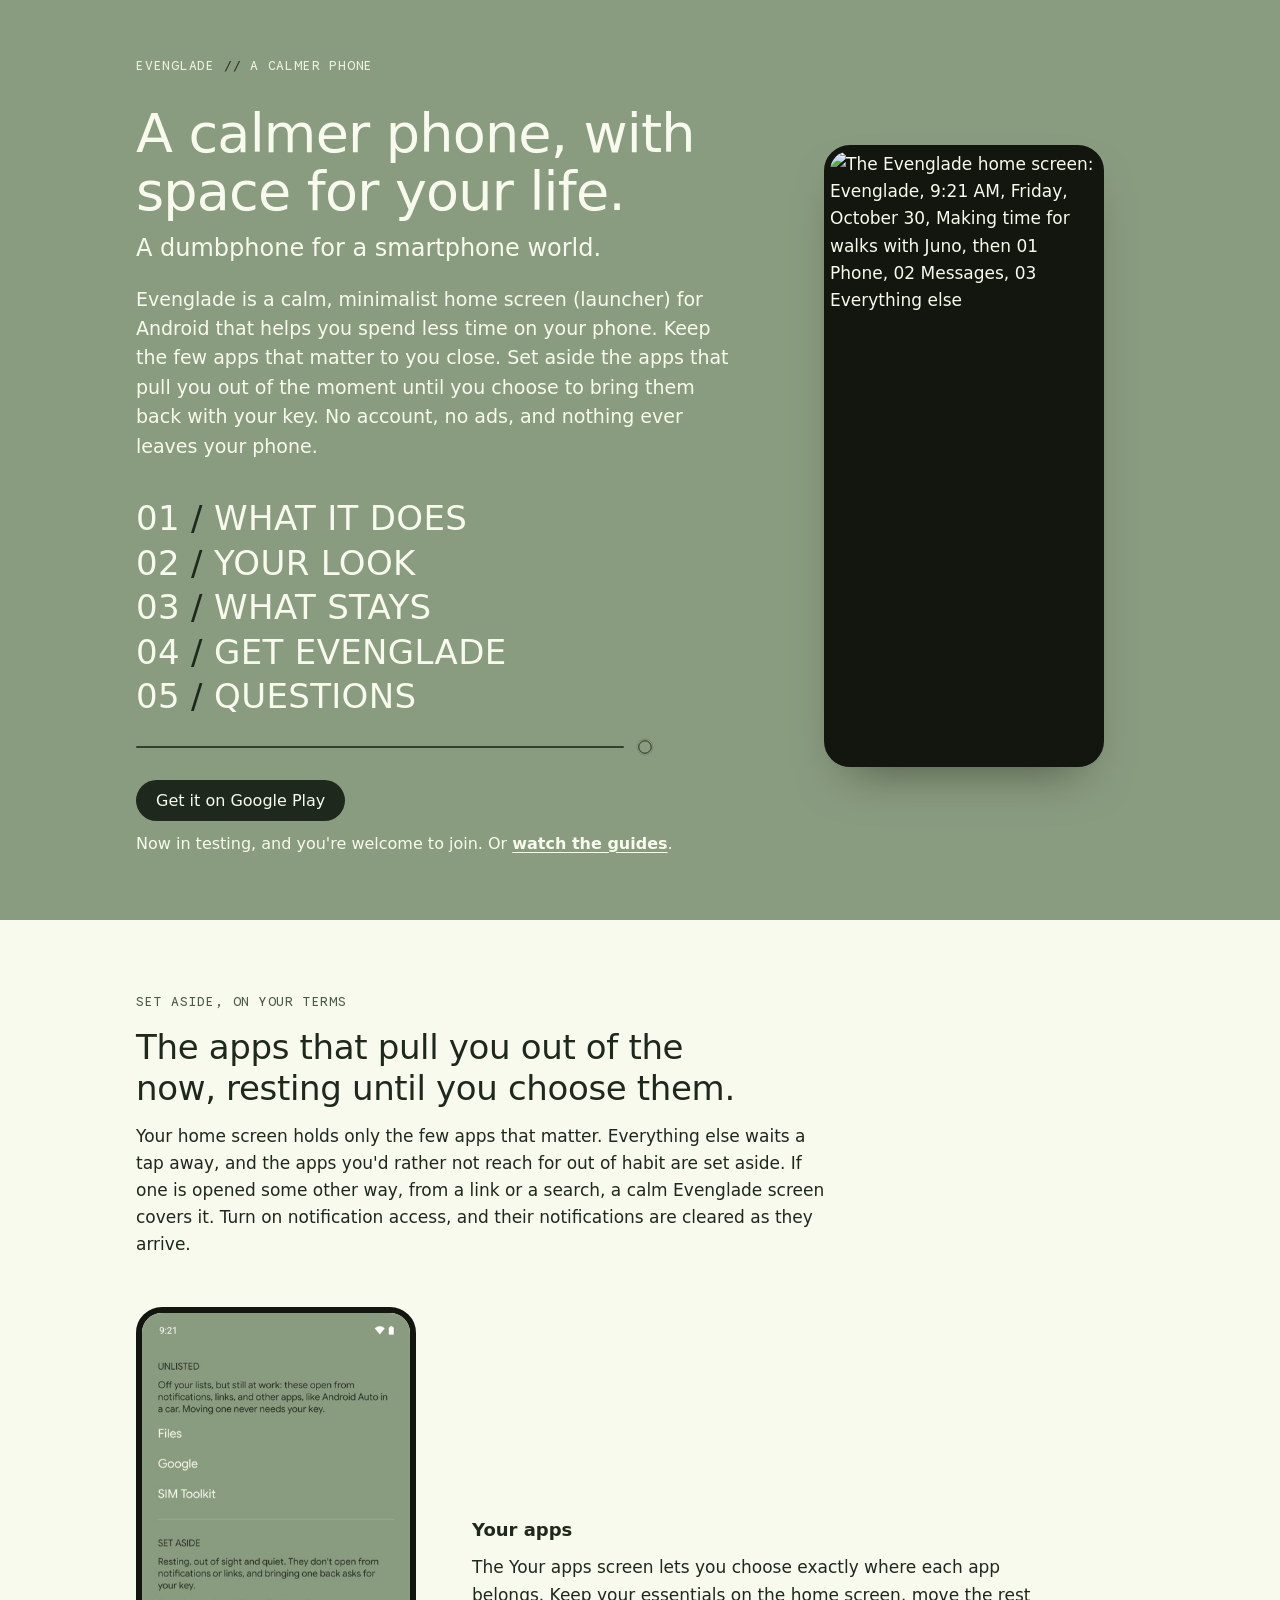
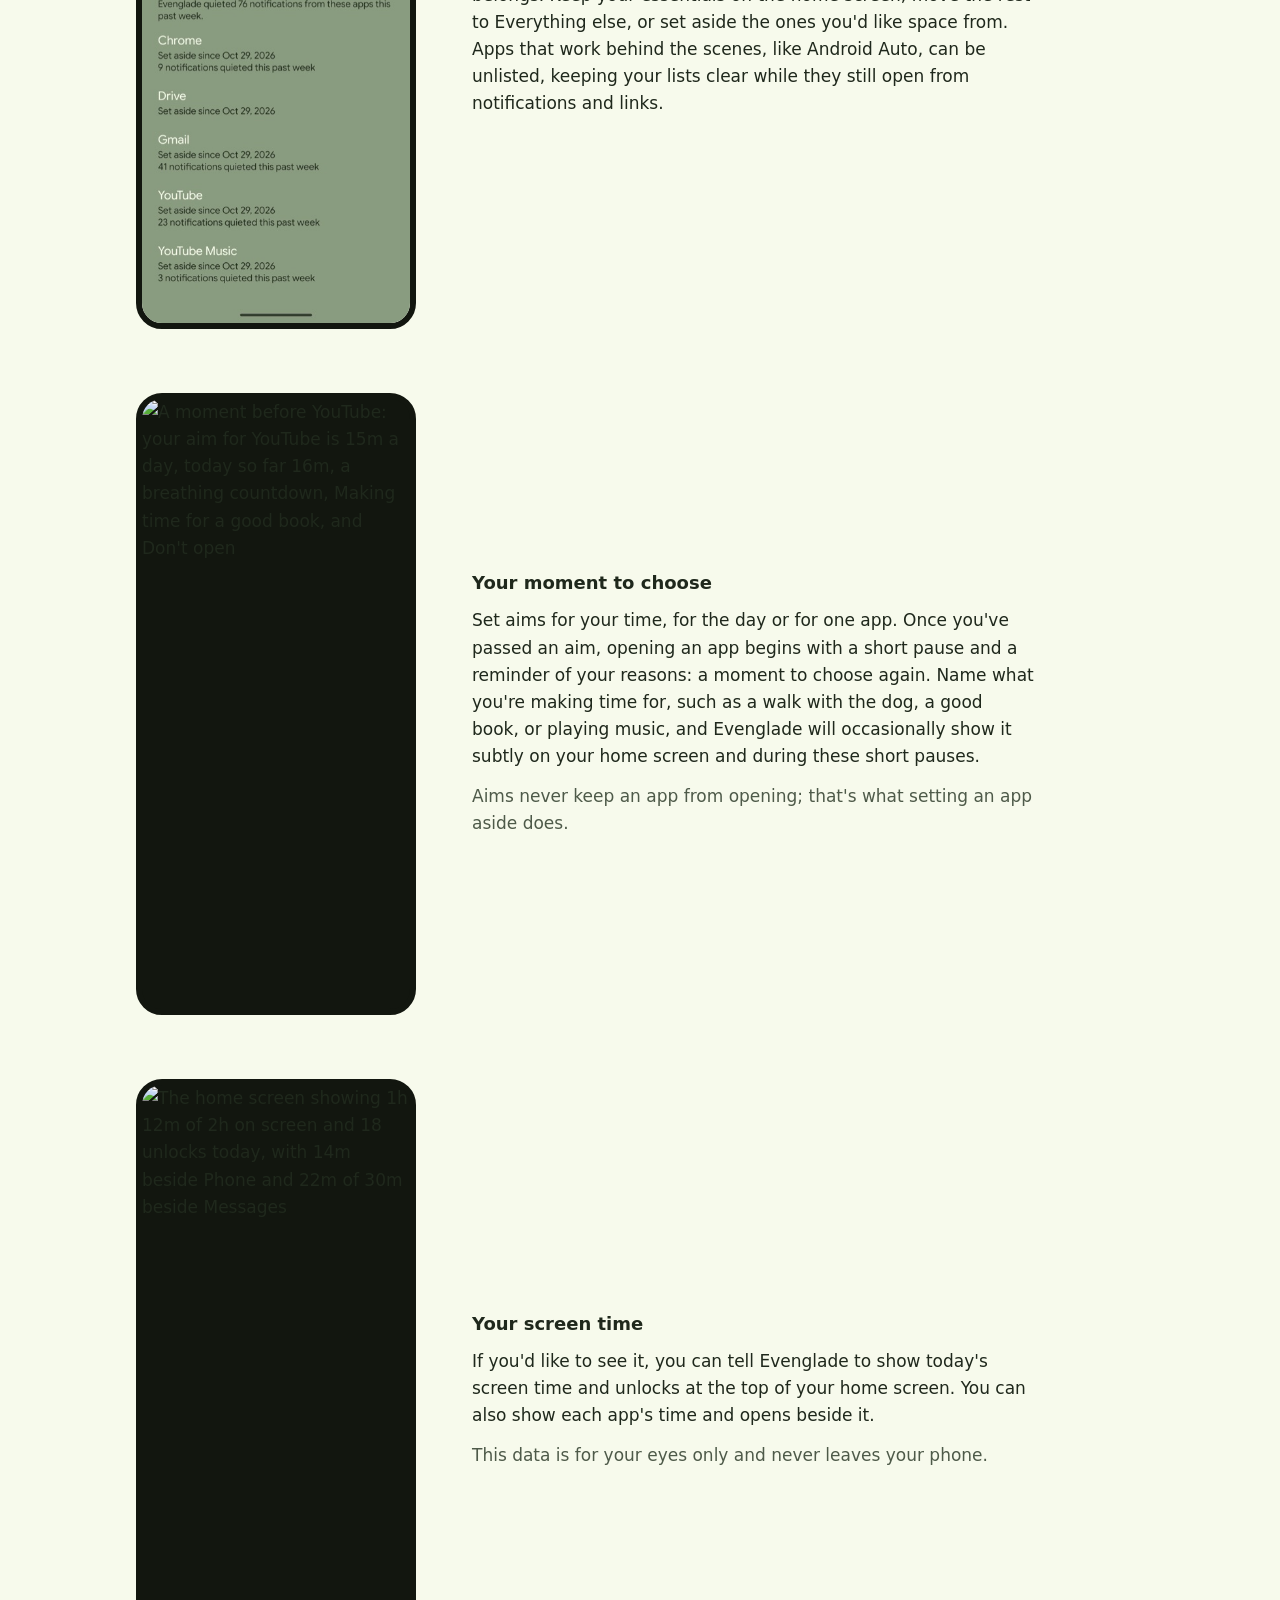
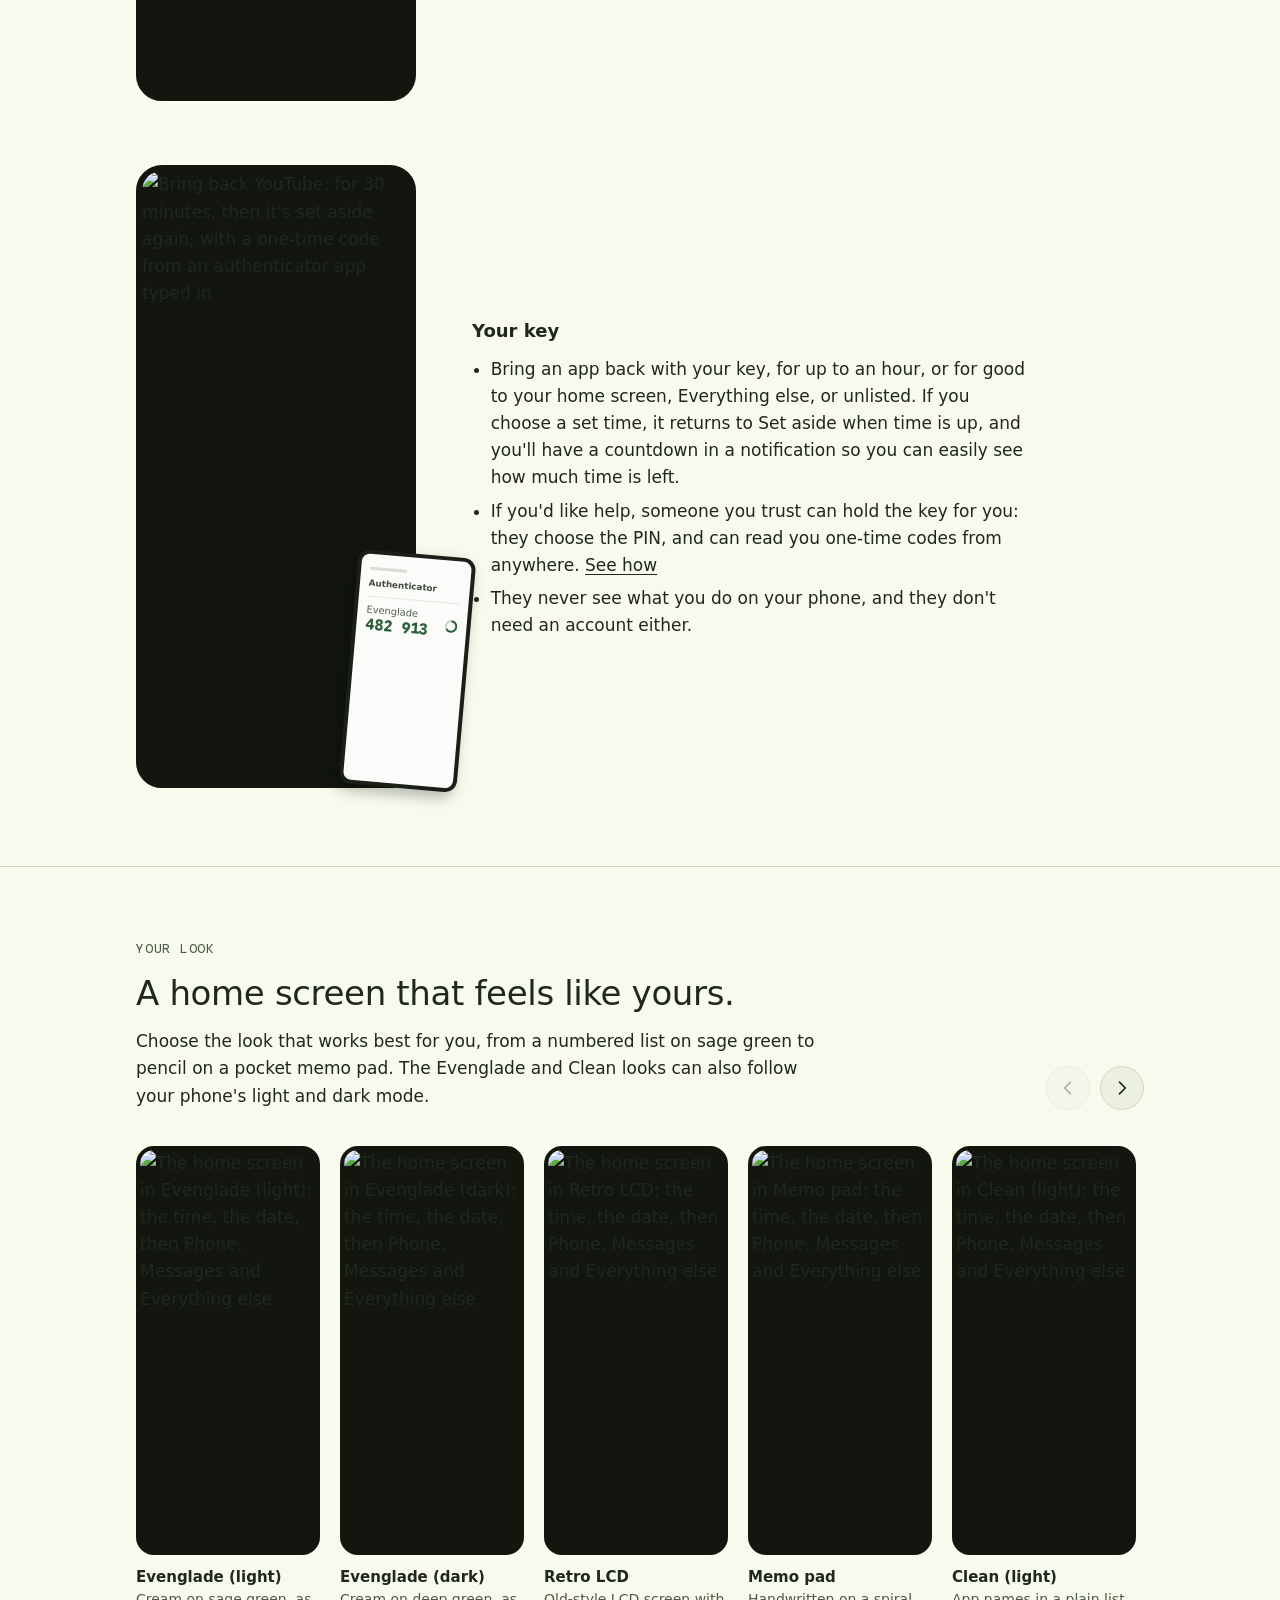
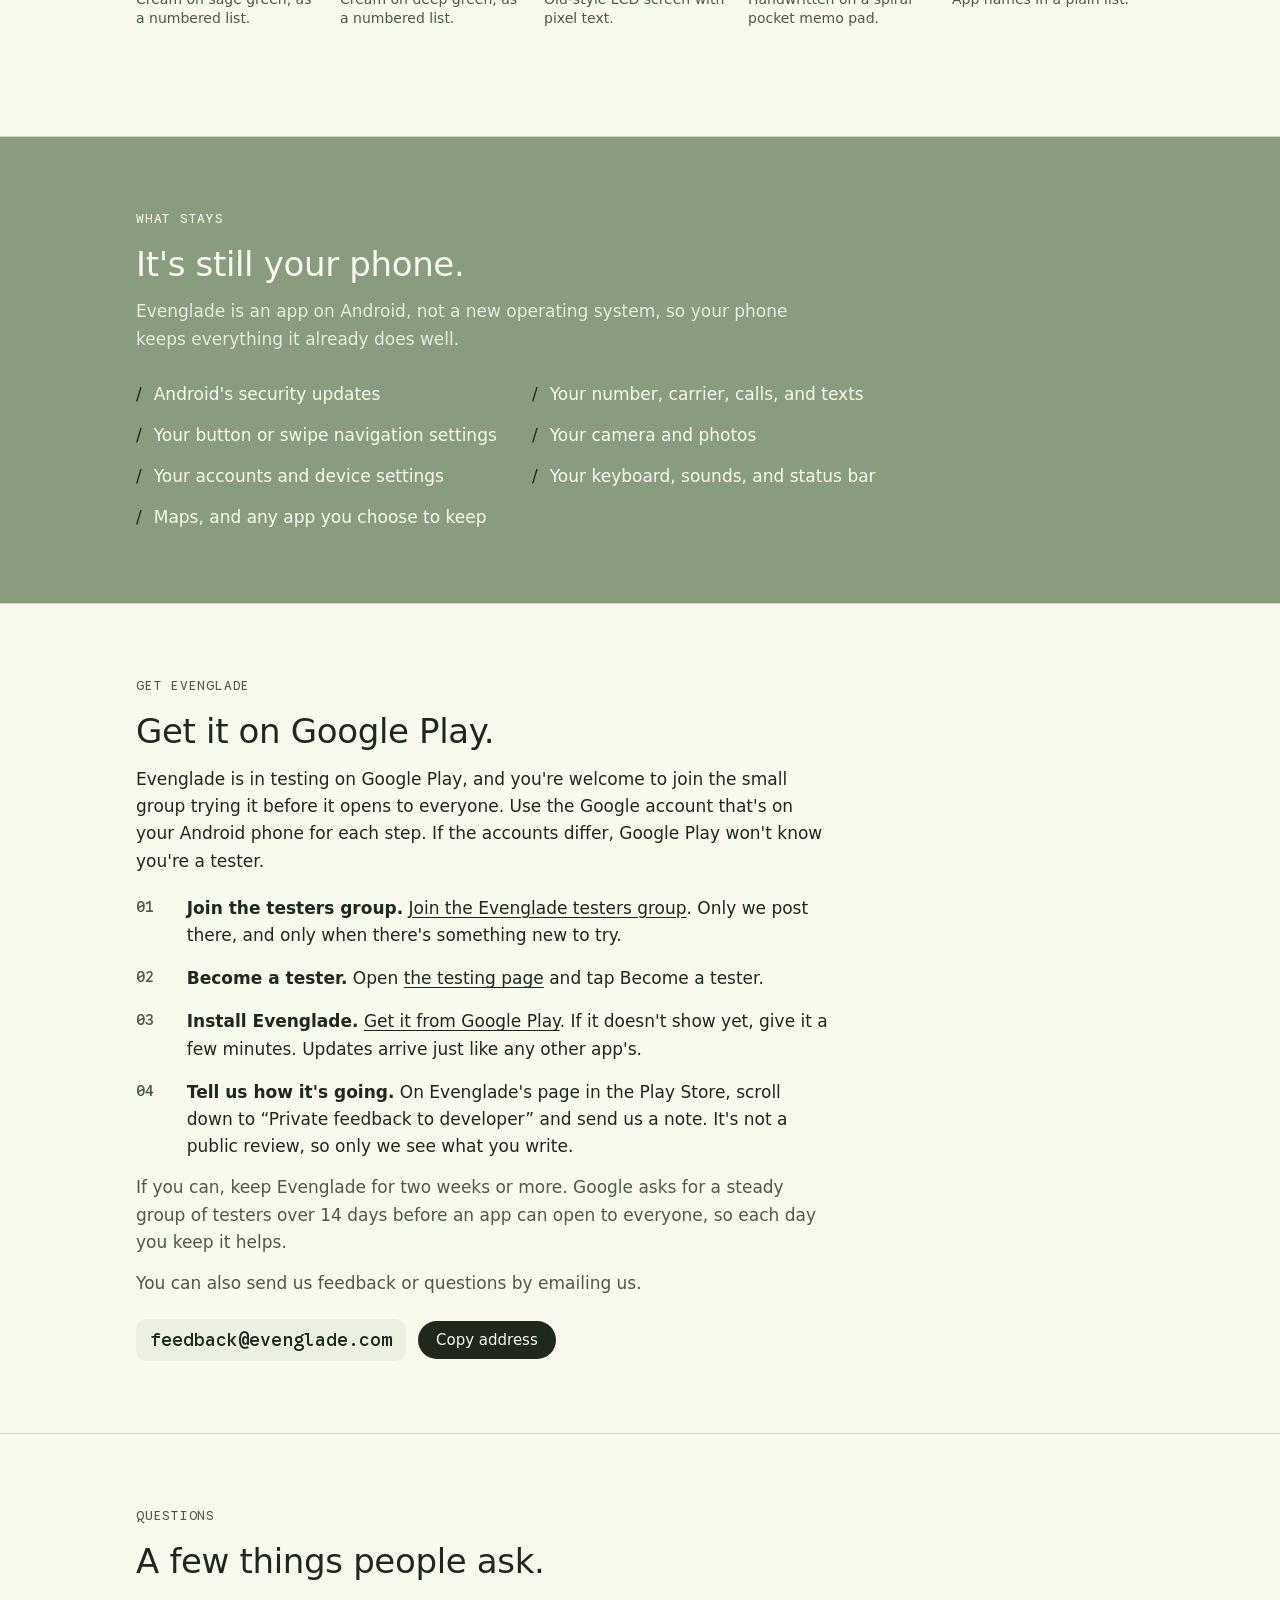
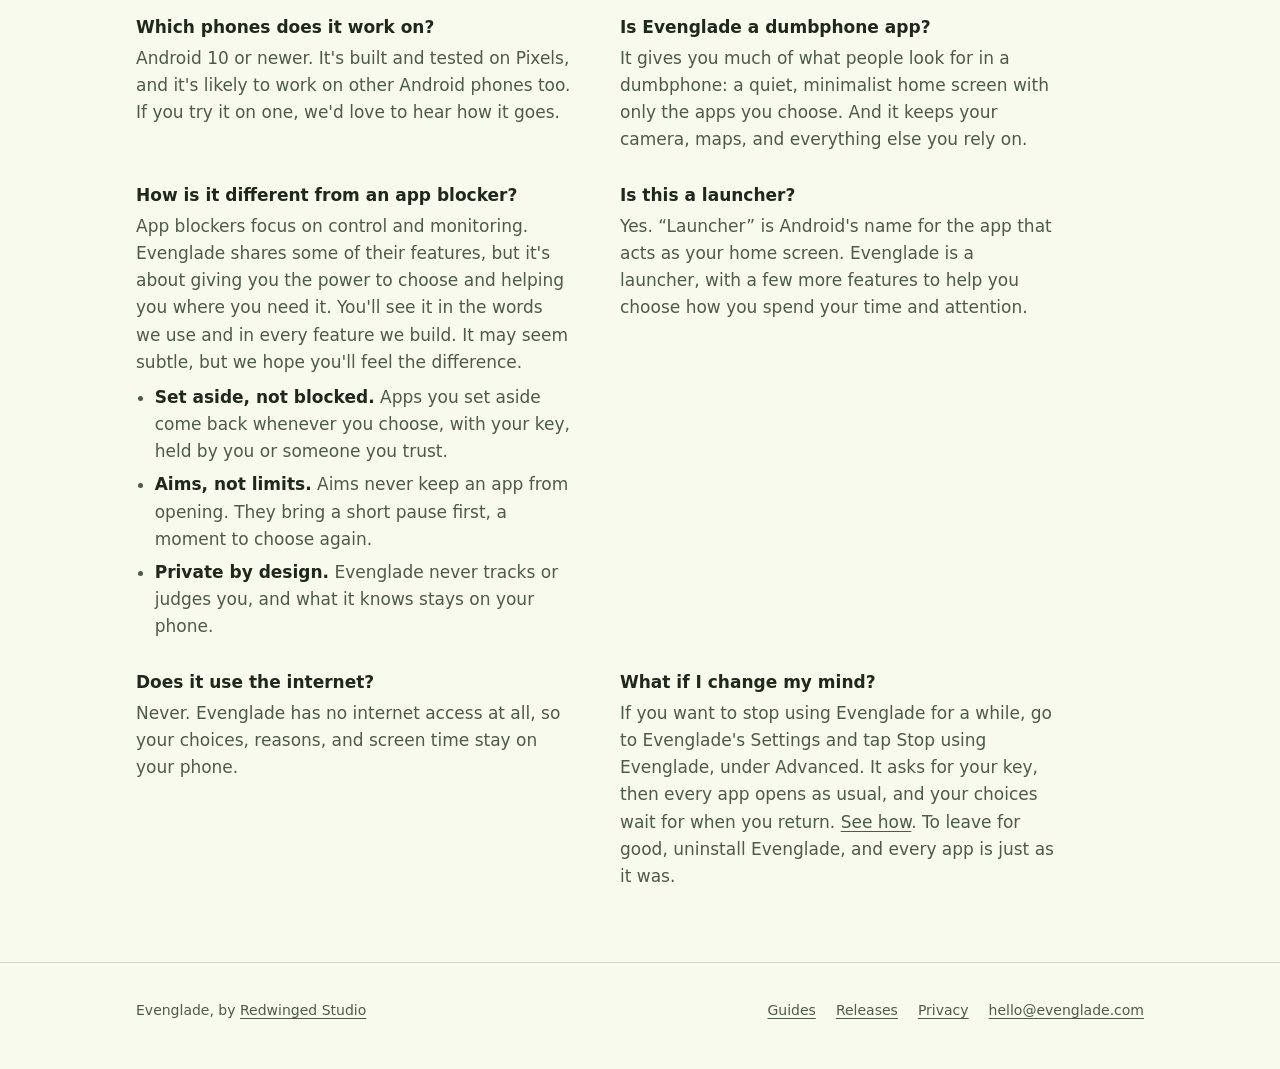
==== commit dd48d220: "Your screen time on the site: say you choose to show it Co-Authored-By: Claude Opus 5.5 <noreply@ant" ====
--- a/docs/index.html
+++ b/docs/index.html
@@ -143,7 +143,7 @@
           </div>
           <div class="text">
             <h3>Your screen time</h3>
-            <p>If you'd like to see it, today's screen time and unlocks sit at the top of your home screen, and you can show each app's time and opens beside it.</p>
+            <p>If you'd like to see it, you can tell Evenglade to show today's screen time and unlocks at the top of your home screen. You can also show each app's time and opens beside it.</p>
             <p class="soft">This data is for your eyes only and never leaves your phone.</p>
           </div>
         </div>
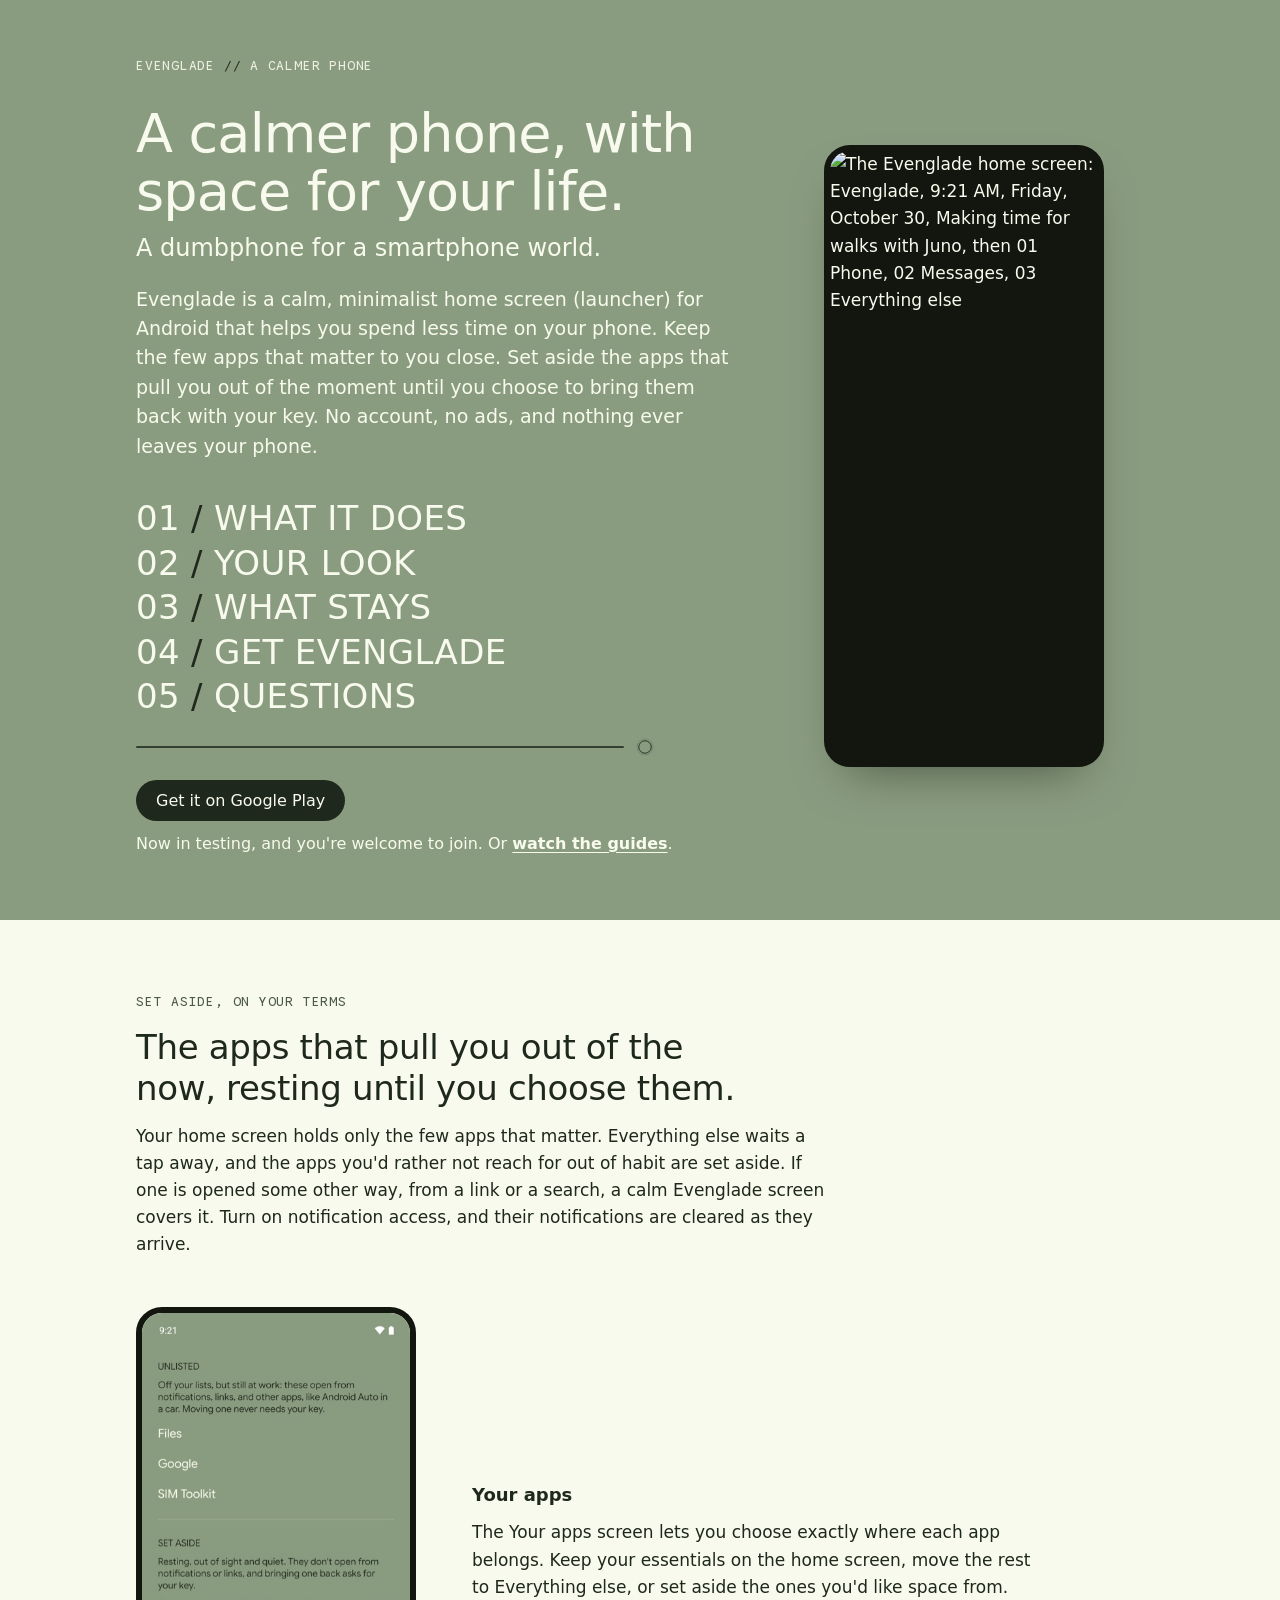
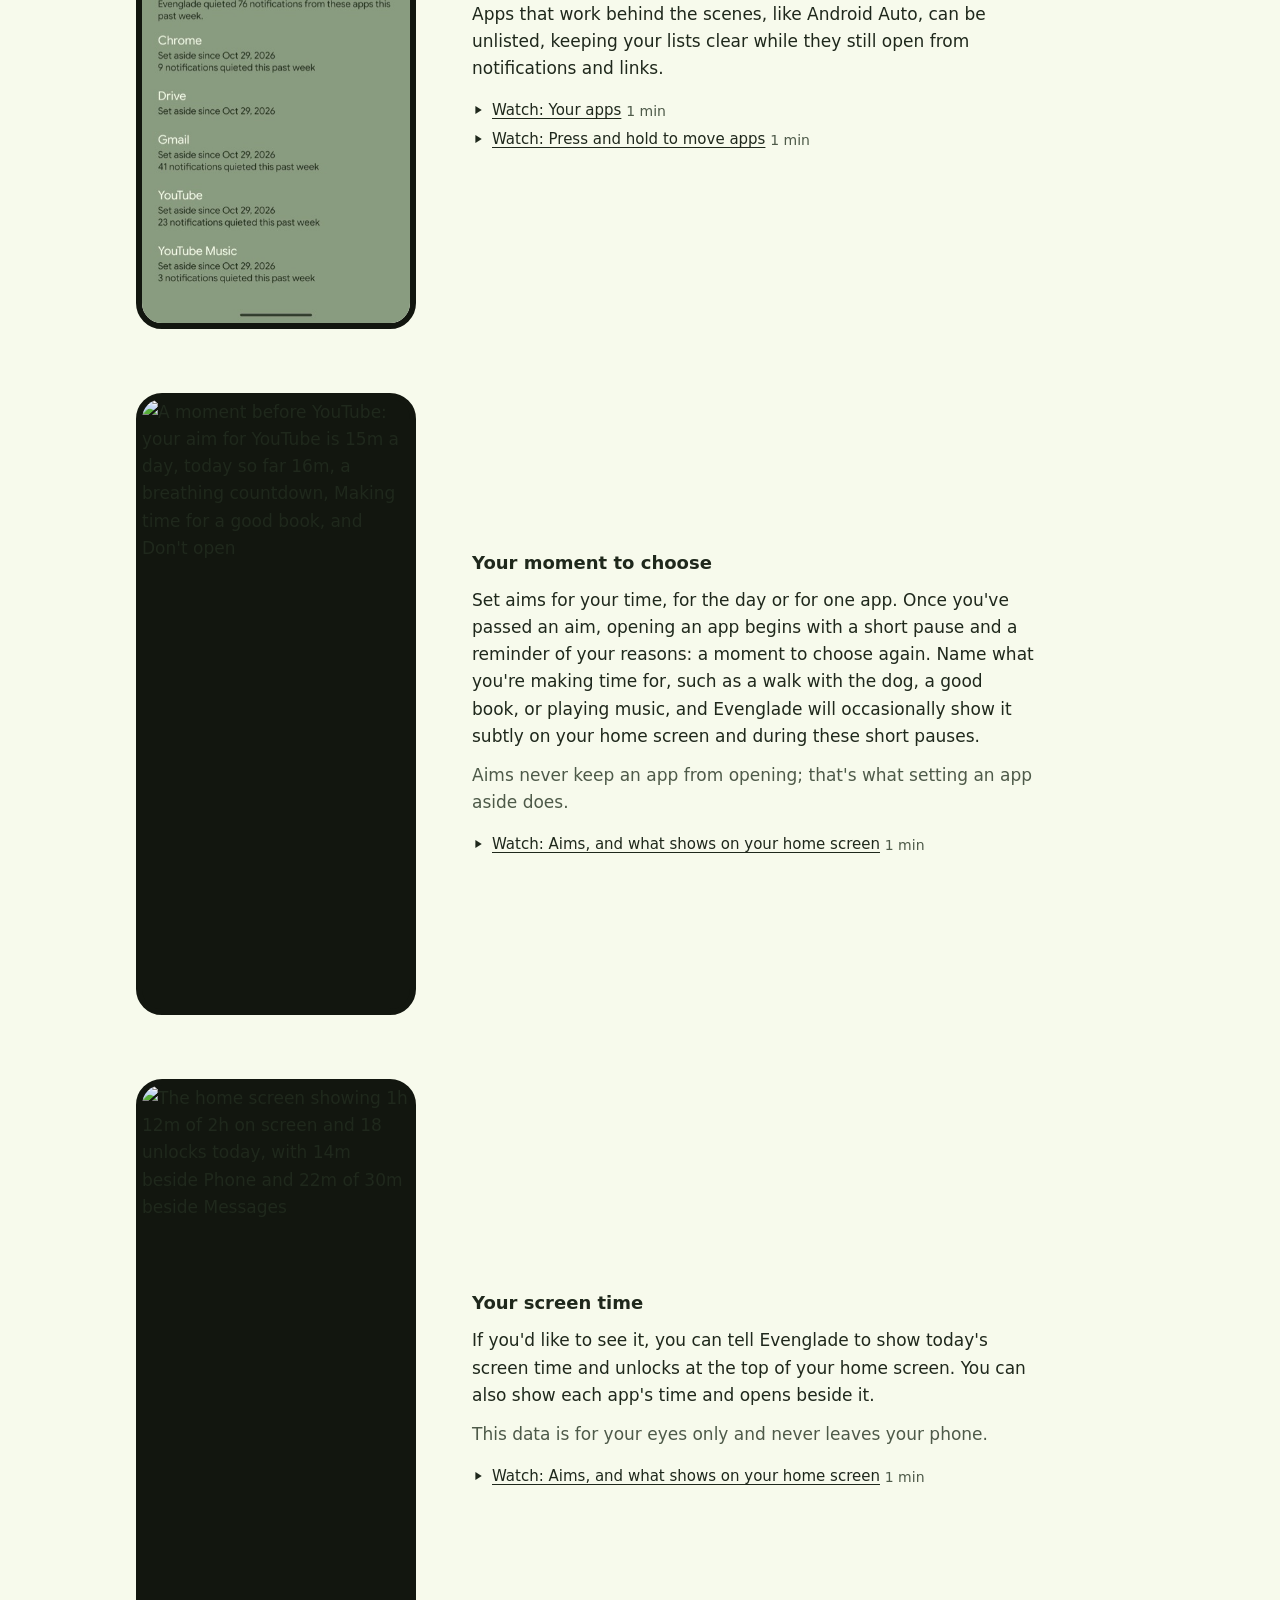
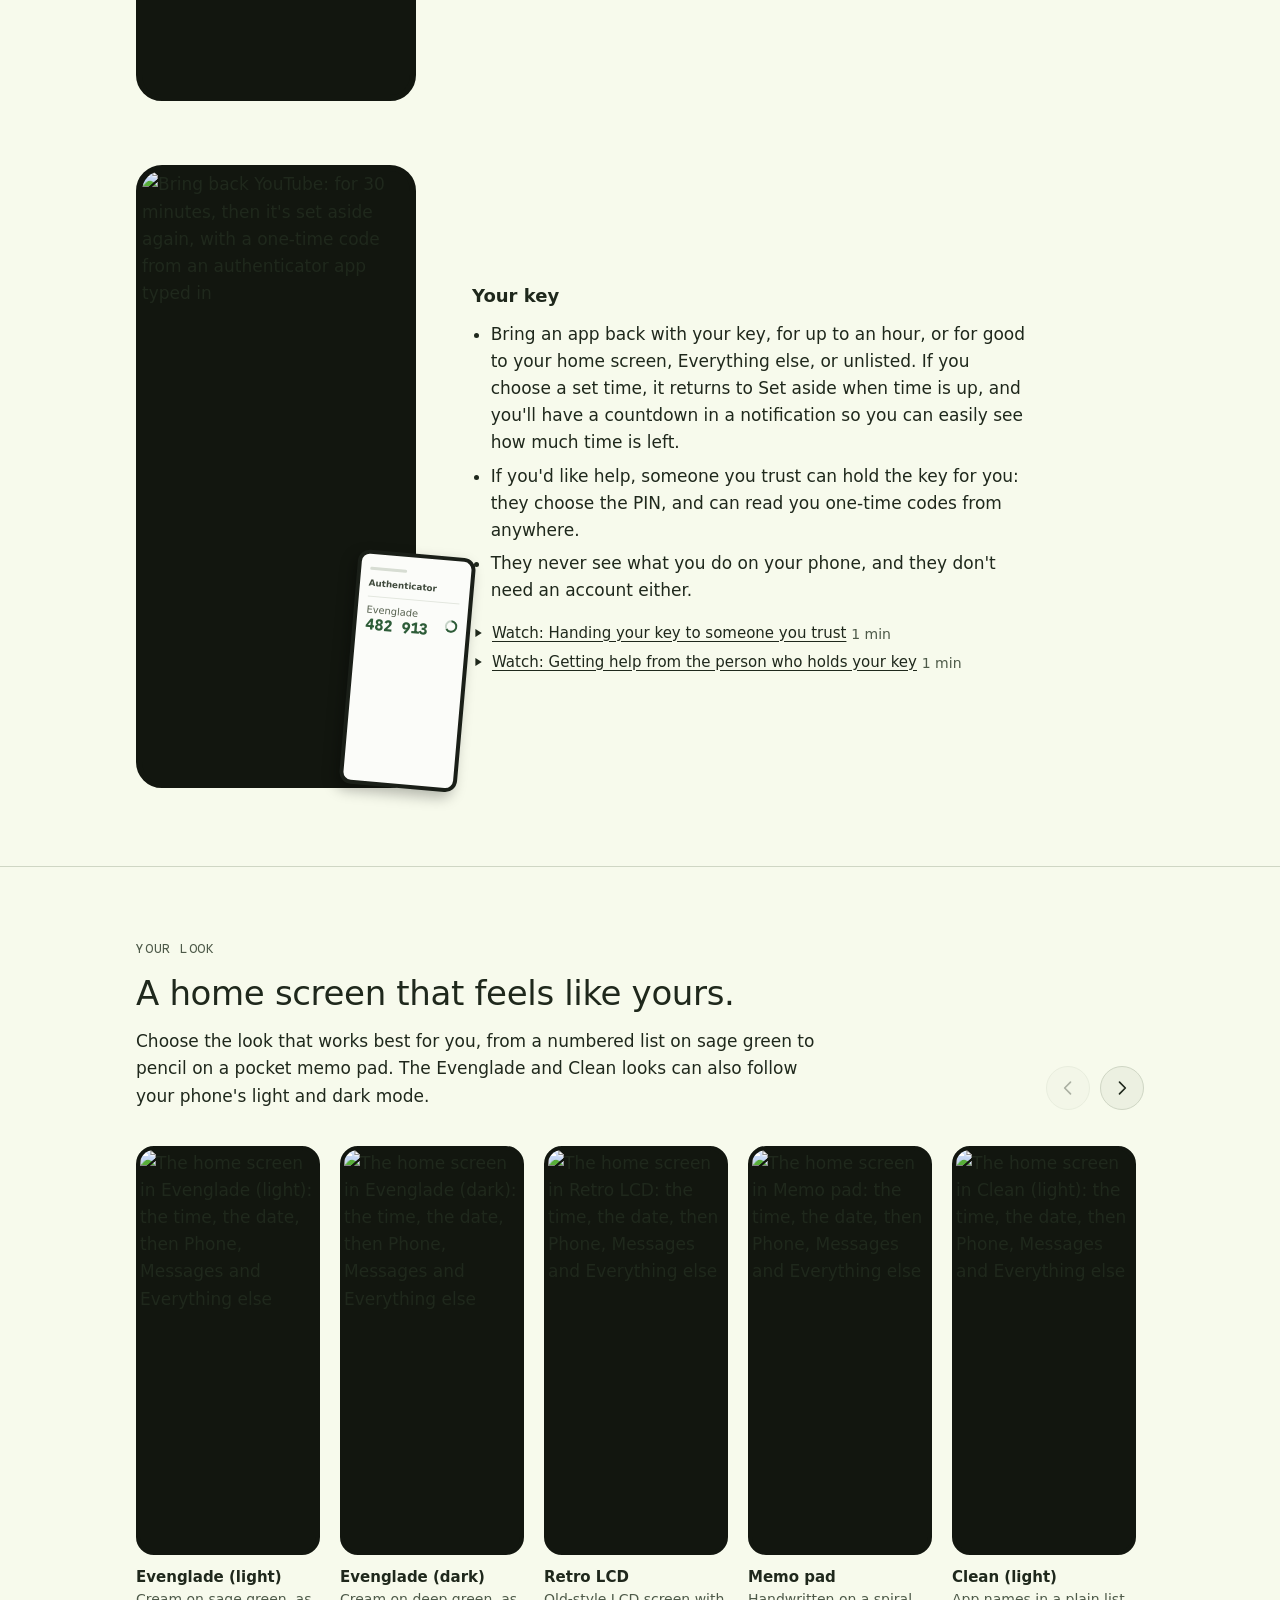
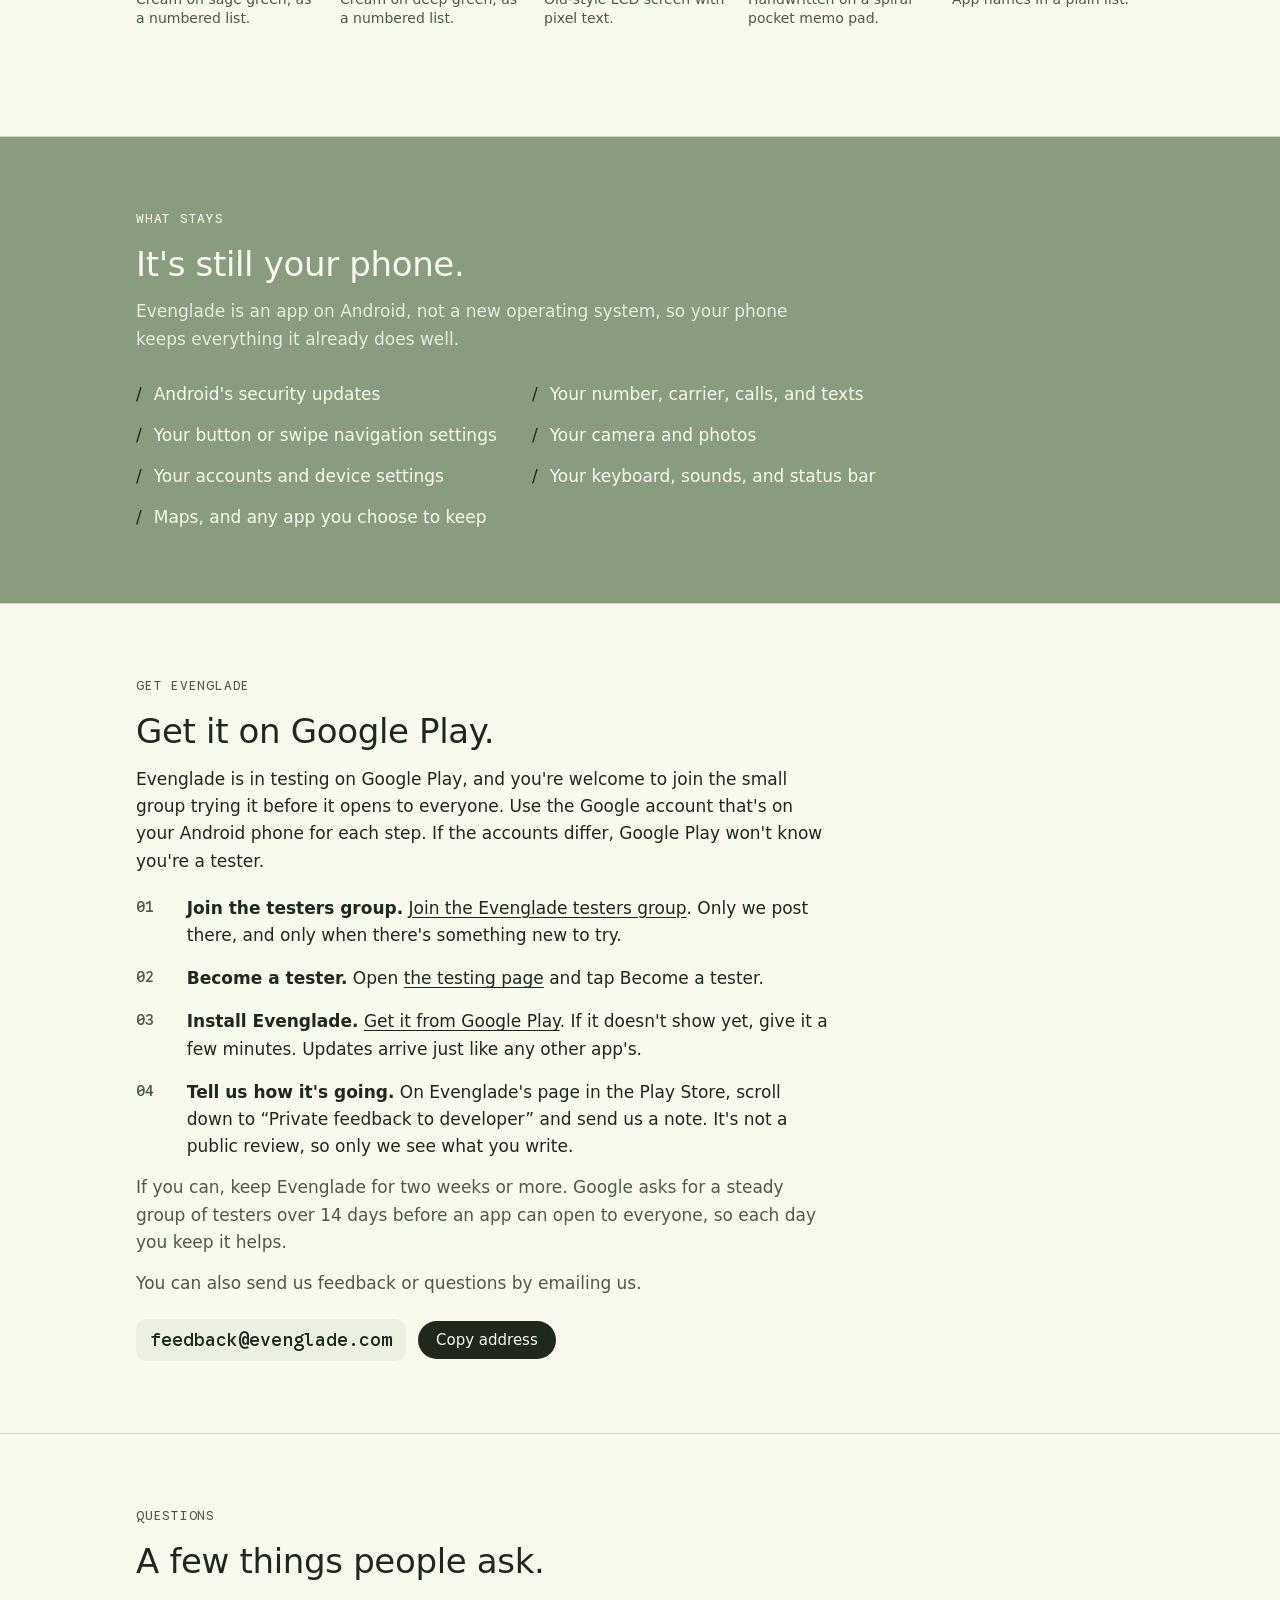
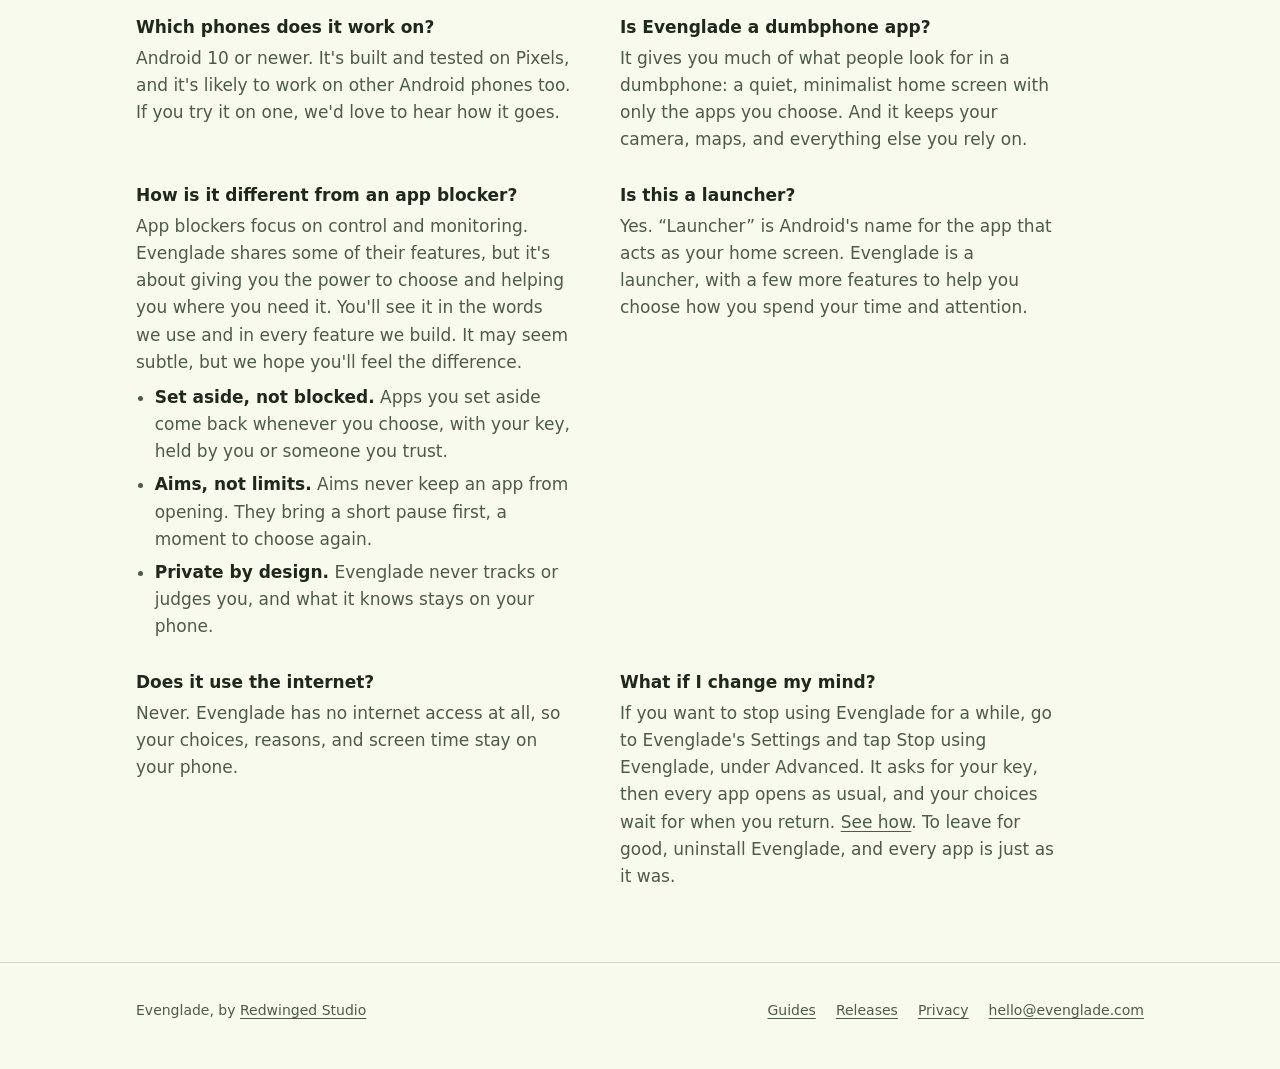
==== commit 46d796e9: "Links to the guide videos under each feature on the home page Co-Authored-By: Claude Opus 5.5 <norep" ====
--- a/docs/index.html
+++ b/docs/index.html
@@ -121,6 +121,10 @@
           <div class="text">
             <h3>Your apps</h3>
             <p>The Your apps screen lets you choose exactly where each app belongs. Keep your essentials on the home screen, move the rest to Everything else, or set aside the ones you'd like space from. Apps that work behind the scenes, like Android Auto, can be unlisted, keeping your lists clear while they still open from notifications and links.</p>
+            <ul class="watch">
+              <li><a href="/guides#your-apps"><svg viewBox="0 0 16 16" aria-hidden="true"><path d="M4.5 2.8v10.4L13 8z"/></svg>Watch: Your apps</a> <span class="len">1 min</span></li>
+              <li><a href="/guides#press-and-hold"><svg viewBox="0 0 16 16" aria-hidden="true"><path d="M4.5 2.8v10.4L13 8z"/></svg>Watch: Press and hold to move apps</a> <span class="len">1 min</span></li>
+            </ul>
           </div>
         </div>
 
@@ -133,6 +137,9 @@
             <h3>Your moment to choose</h3>
             <p>Set aims for your time, for the day or for one app. Once you've passed an aim, opening an app begins with a short pause and a reminder of your reasons: a moment to choose again. Name what you're making time for, such as a walk with the dog, a good book, or playing music, and Evenglade will occasionally show it subtly on your home screen and during these short pauses.</p>
             <p class="soft">Aims never keep an app from opening; that's what setting an app aside does.</p>
+            <ul class="watch">
+              <li><a href="/guides#aims"><svg viewBox="0 0 16 16" aria-hidden="true"><path d="M4.5 2.8v10.4L13 8z"/></svg>Watch: Aims, and what shows on your home screen</a> <span class="len">1 min</span></li>
+            </ul>
           </div>
         </div>
 
@@ -145,6 +152,9 @@
             <h3>Your screen time</h3>
             <p>If you'd like to see it, you can tell Evenglade to show today's screen time and unlocks at the top of your home screen. You can also show each app's time and opens beside it.</p>
             <p class="soft">This data is for your eyes only and never leaves your phone.</p>
+            <ul class="watch">
+              <li><a href="/guides#aims"><svg viewBox="0 0 16 16" aria-hidden="true"><path d="M4.5 2.8v10.4L13 8z"/></svg>Watch: Aims, and what shows on your home screen</a> <span class="len">1 min</span></li>
+            </ul>
           </div>
         </div>
 
@@ -170,8 +180,12 @@
             <h3>Your key</h3>
             <ul>
               <li>Bring an app back with your key, for up to an hour, or for good to your home screen, Everything else, or unlisted. If you choose a set time, it returns to Set aside when time is up, and you'll have a countdown in a notification so you can easily see how much time is left.</li>
-              <li>If you'd like help, someone you trust can hold the key for you: they choose the PIN, and can read you one-time codes from anywhere. <a href="/guides#someone-you-trust">See how</a></li>
+              <li>If you'd like help, someone you trust can hold the key for you: they choose the PIN, and can read you one-time codes from anywhere.</li>
               <li>They never see what you do on your phone, and they don't need an account either.</li>
+            </ul>
+            <ul class="watch">
+              <li><a href="/guides#someone-you-trust"><svg viewBox="0 0 16 16" aria-hidden="true"><path d="M4.5 2.8v10.4L13 8z"/></svg>Watch: Handing your key to someone you trust</a> <span class="len">1 min</span></li>
+              <li><a href="/guides#a-code"><svg viewBox="0 0 16 16" aria-hidden="true"><path d="M4.5 2.8v10.4L13 8z"/></svg>Watch: Getting help from the person who holds your key</a> <span class="len">1 min</span></li>
             </ul>
           </div>
         </div>
--- a/docs/style.css
+++ b/docs/style.css
@@ -90,6 +90,10 @@
 .auth-code { grid-area: code; font: 700 14cqw/1.1 var(--font-mono); white-space: nowrap; color: #2d5c38; }
 .auth-ring { grid-area: ring; width: 12cqw; height: 12cqw; color: #2d5c38; }
 .stop .text ul { margin: 0; padding-left: 1.1em; display: grid; gap: 6px; }
+.stop .text ul.watch { list-style: none; padding: 0; margin-top: 4px; gap: 4px; font-size: 15px; }
+.watch a { display: inline-flex; align-items: center; gap: 8px; }
+.watch svg { width: 12px; height: 12px; fill: currentColor; flex: none; }
+.watch .len { color: var(--soft); font-size: 14px; white-space: nowrap; }
 /* Your look: every look in a row that pans, like the app's own picker. */
 .looks-head { display: flex; justify-content: space-between; align-items: end; gap: 24px; }
 .pan { display: flex; gap: 10px; flex: none; }
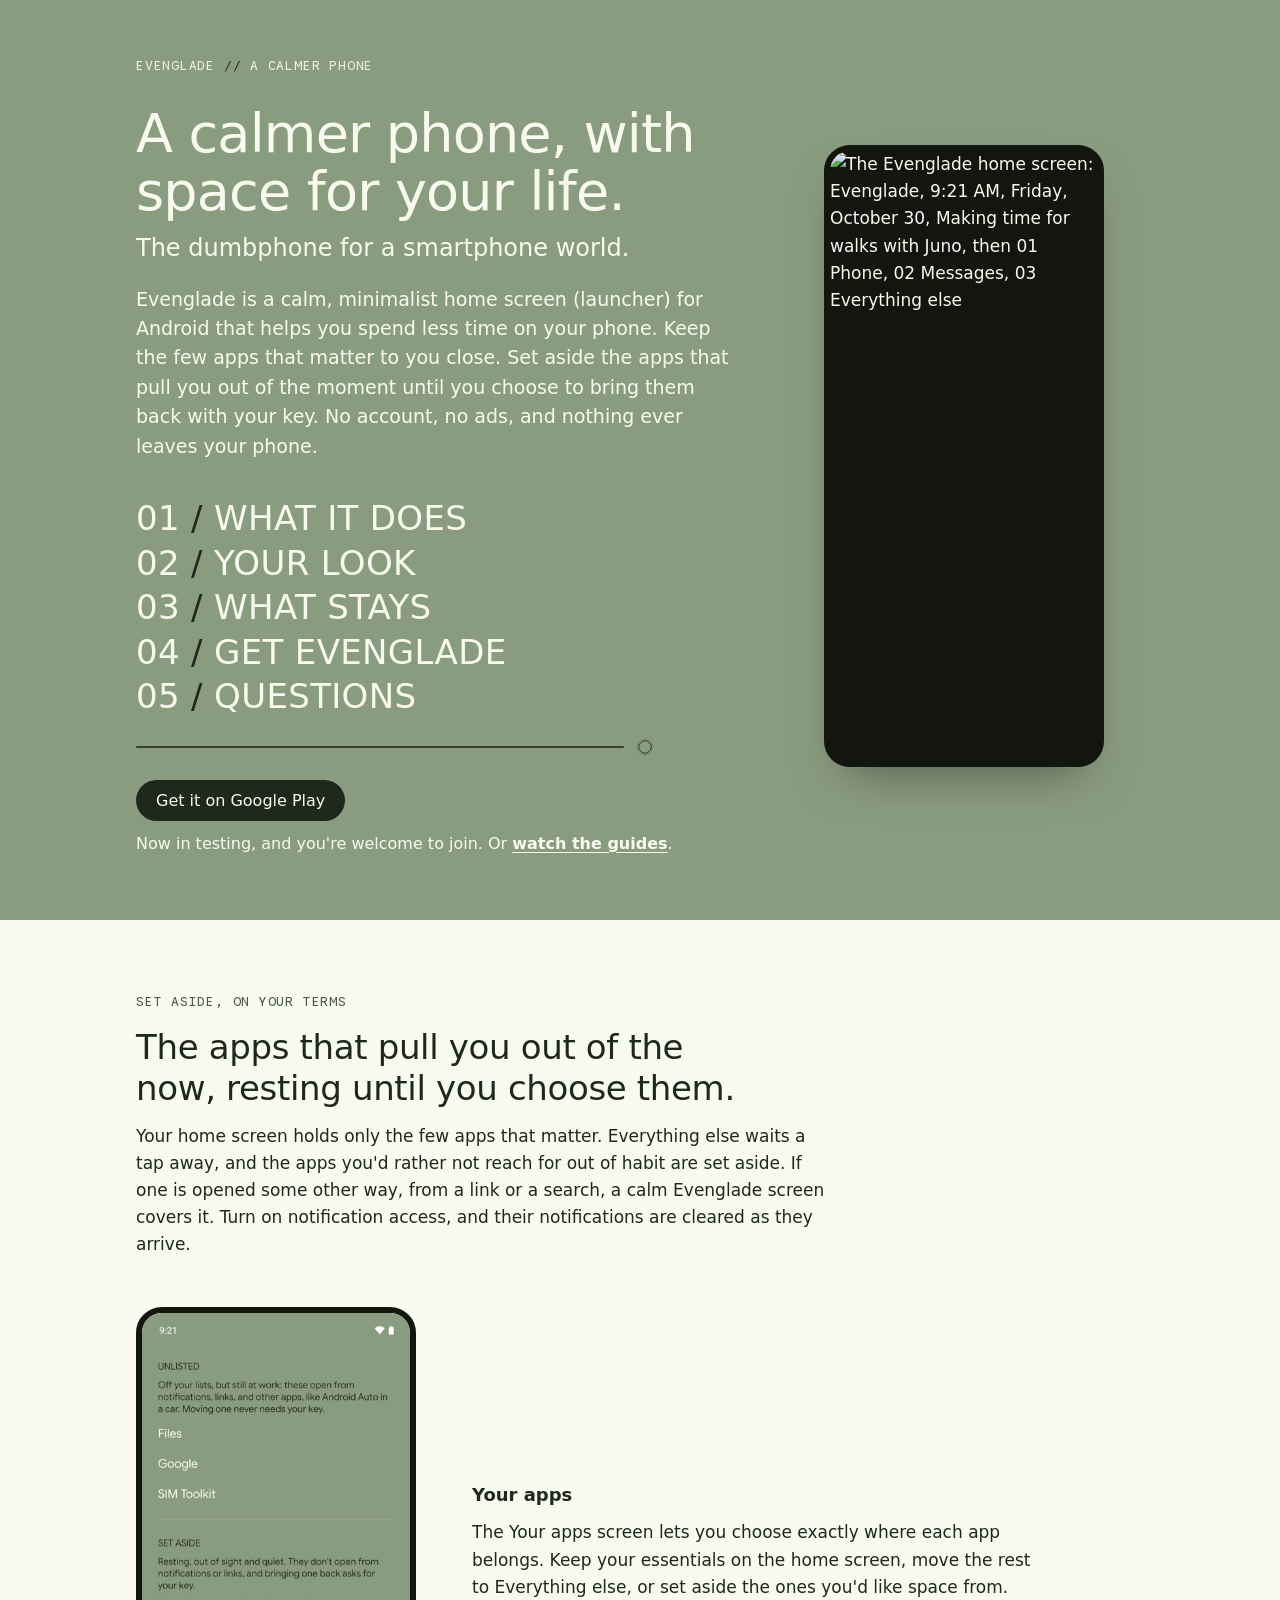
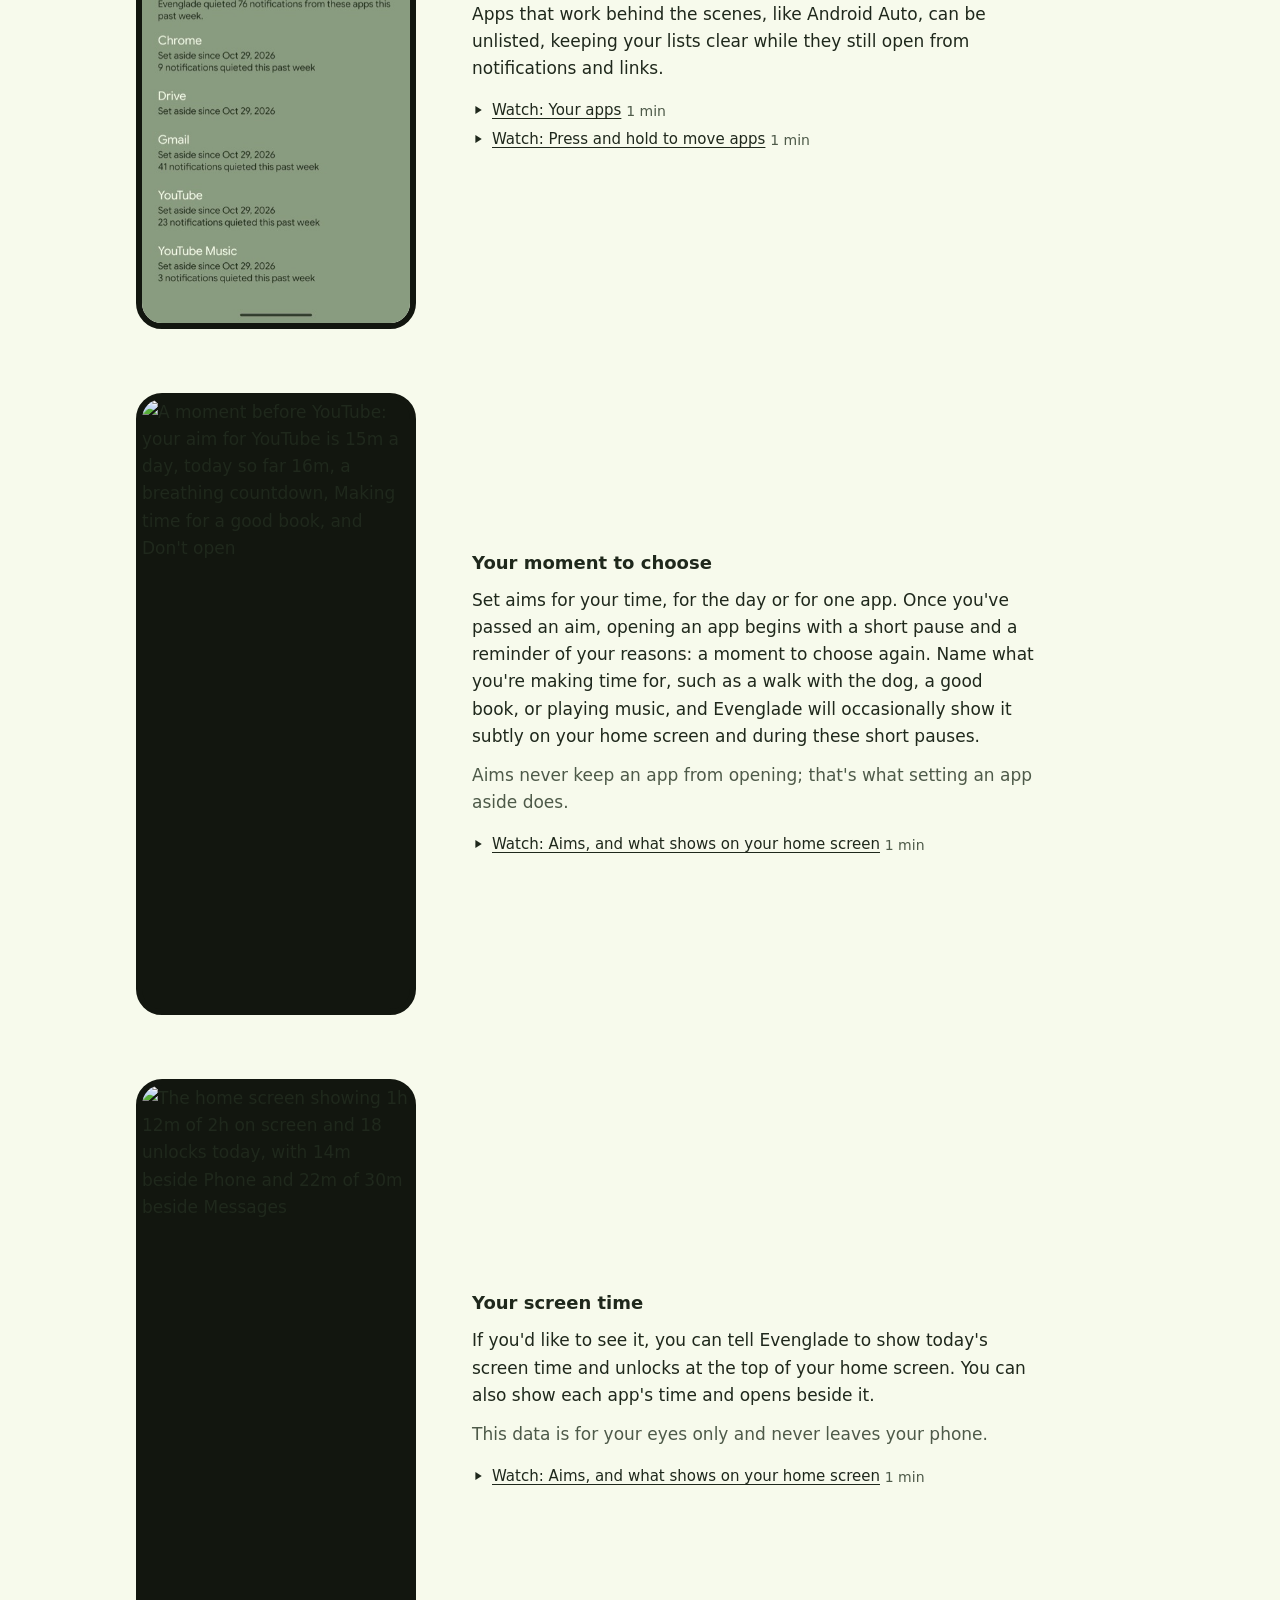
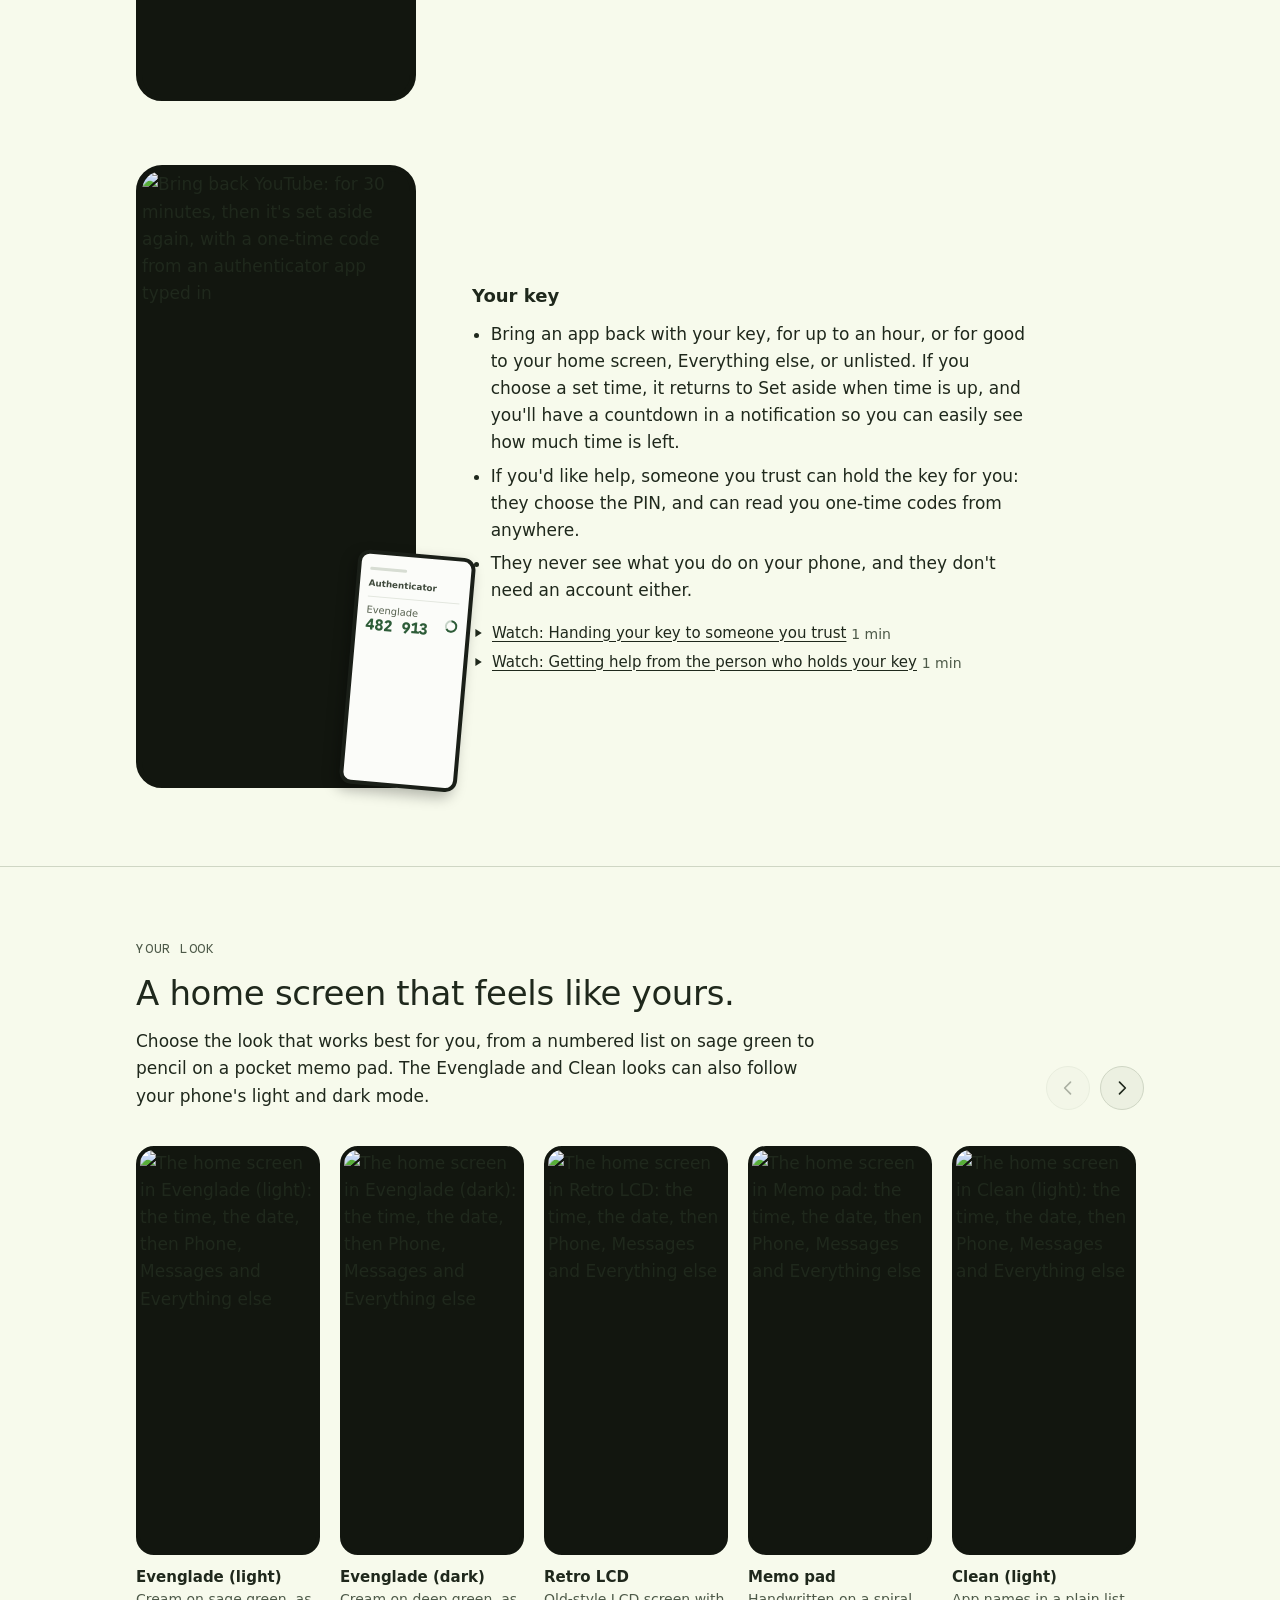
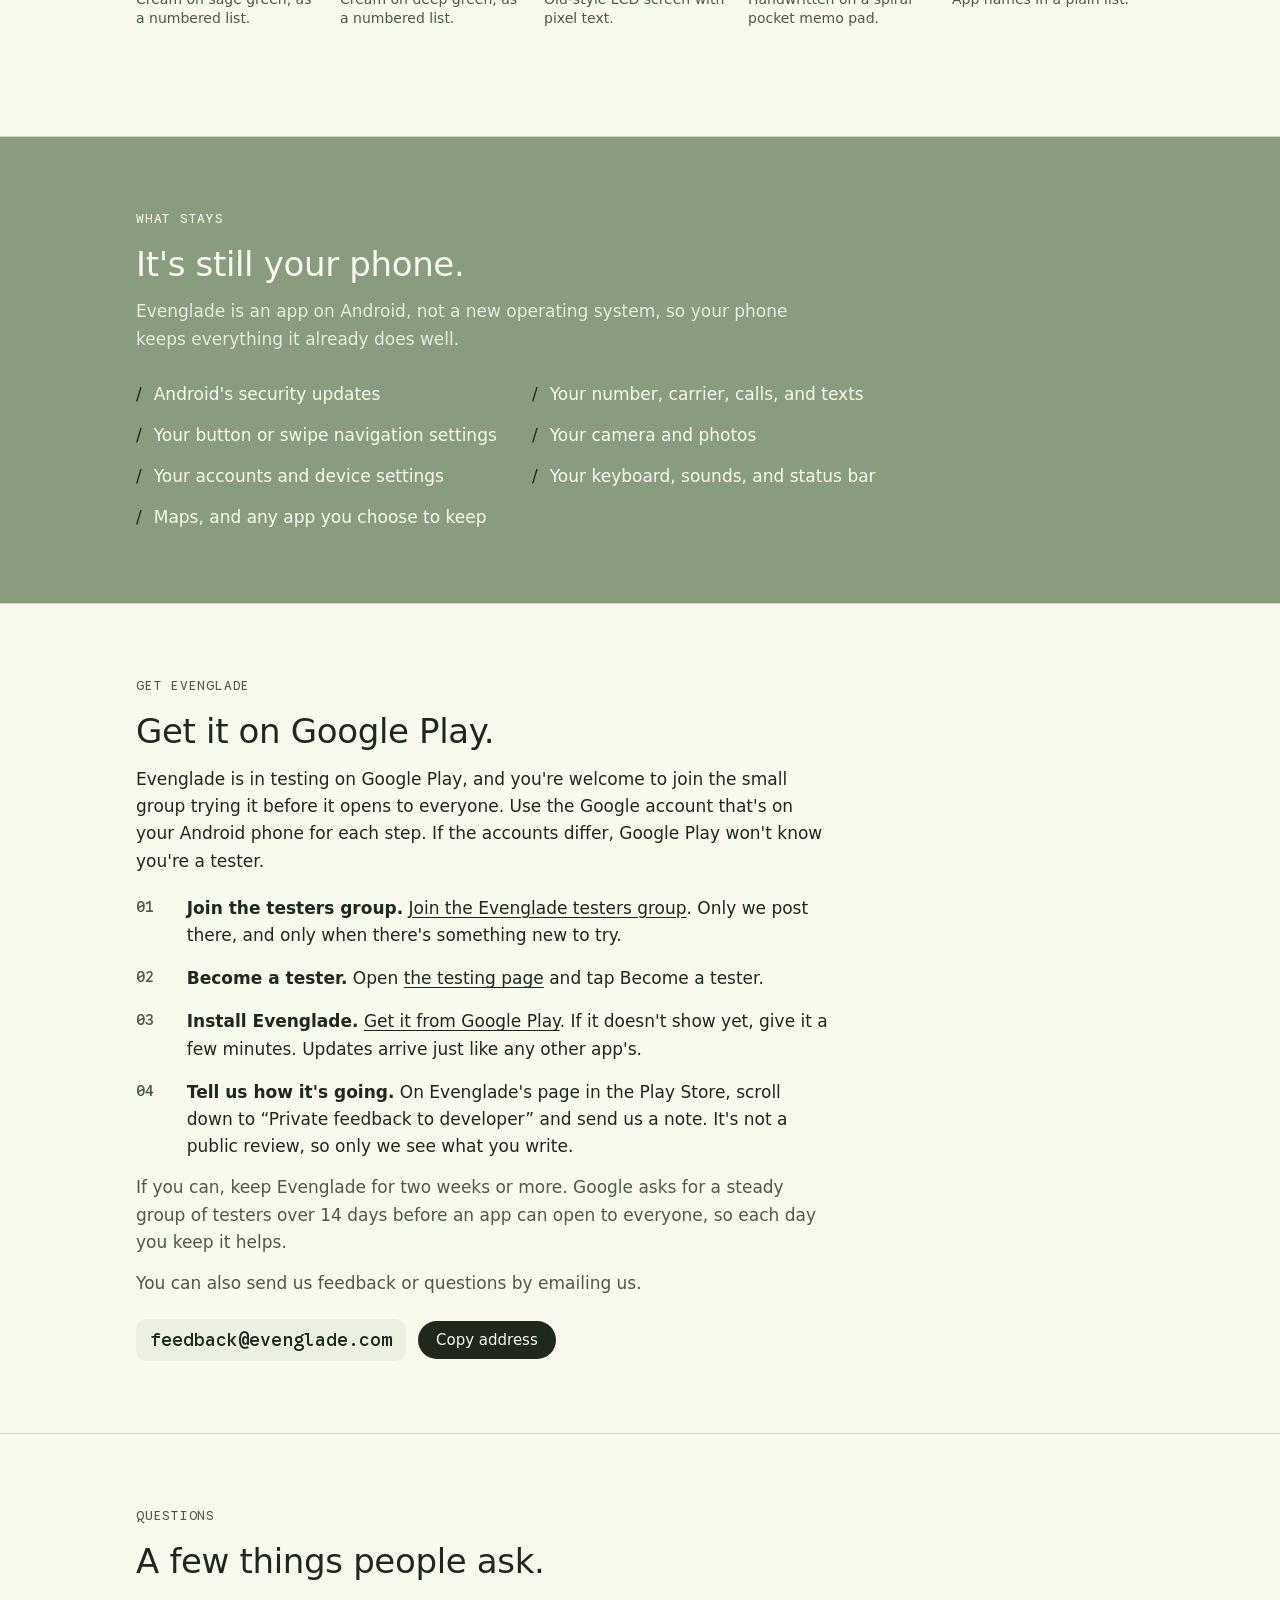
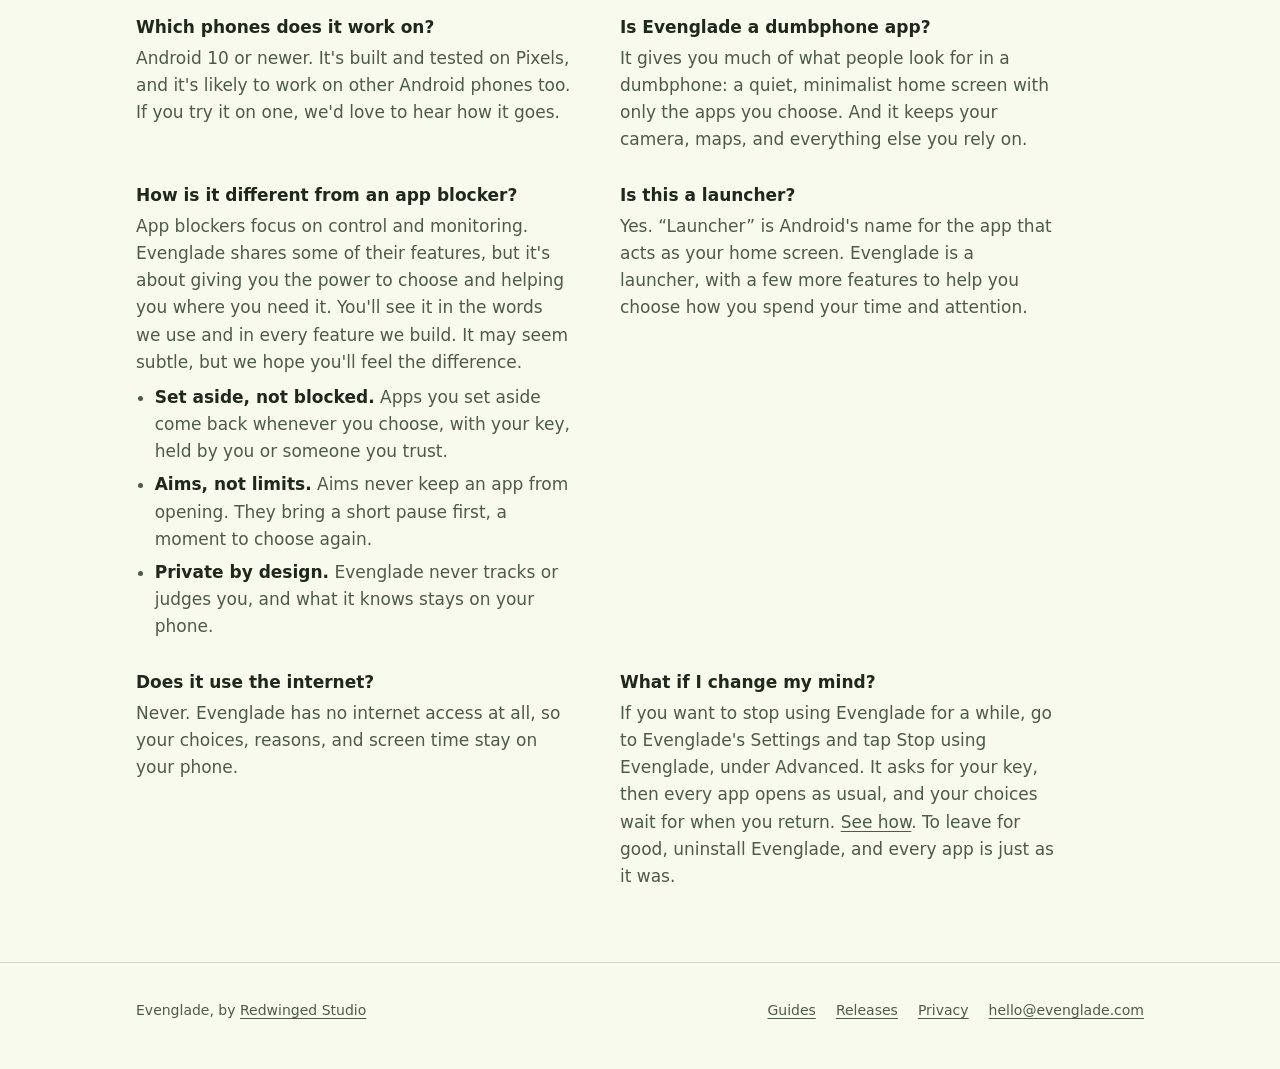
==== commit f9cb04fb: "The dumbphone for a smartphone world Co-Authored-By: Claude Opus 5.5 <noreply@anthropic.com>" ====
--- a/docs/index.html
+++ b/docs/index.html
@@ -15,7 +15,7 @@
 <meta property="og:type" content="website">
 <meta property="og:url" content="https://evenglade.com/">
 <meta property="og:title" content="Evenglade: a calmer phone">
-<meta property="og:description" content="A dumbphone for a smartphone world: a calm home screen for Android, with space for your life.">
+<meta property="og:description" content="The dumbphone for a smartphone world: a calm home screen for Android, with space for your life.">
 <meta property="og:image" content="https://evenglade.com/og.png">
 <meta property="og:image:width" content="1024">
 <meta property="og:image:height" content="500">
@@ -84,7 +84,7 @@
     <div>
       <p class="mono status">Evenglade <span>//</span> A calmer phone</p>
       <h1>A calmer phone, with space for your life.</h1>
-      <p class="tagline">A dumbphone for a smartphone world.</p>
+      <p class="tagline">The dumbphone for a smartphone world.</p>
       <p class="lede">Evenglade is a calm, minimalist home screen (launcher) for Android that helps you spend less time on your phone. Keep the few apps that matter to you close. Set aside the apps that pull you out of the moment until you choose to bring them back with your key. No account, no ads, and nothing ever leaves your phone.</p>
       <nav class="list" aria-label="On this page">
         <a href="#what"><span class="num">01</span> <span class="slash">/</span> <span class="name">What it does</span></a>
@@ -312,6 +312,16 @@
     </div>
   </section>
 </main>
+
+<dialog class="player" aria-labelledby="player-title">
+  <div class="player-box">
+    <div class="player-head">
+      <h2 id="player-title"></h2>
+      <button type="button" class="player-close" aria-label="Close"><svg viewBox="0 0 16 16" aria-hidden="true"><path d="M3.5 3.5l9 9M12.5 3.5l-9 9"/></svg></button>
+    </div>
+    <video controls playsinline muted preload="none" width="1080" height="1920"></video>
+  </div>
+</dialog>
 
 <footer>
   <div class="wrap">
@@ -362,6 +372,35 @@
       }
     });
   });
+
+  // Watch links: play the guide's video here in a player, rather than going to the guides page. A link
+  // opened in a new tab, or without scripts, still goes to the guide.
+  var player = document.querySelector('.player');
+  if (player && player.showModal) {
+    var video = player.querySelector('video'), heading = player.querySelector('h2');
+    document.querySelectorAll('.watch a[href^="/guides#"]').forEach(function (link) {
+      link.addEventListener('click', function (event) {
+        if (event.button !== 0 || event.metaKey || event.ctrlKey || event.shiftKey || event.altKey) return;
+        event.preventDefault();
+        var slug = link.getAttribute('href').split('#')[1];
+        var title = link.textContent.replace(/^Watch:\s*/, '');
+        heading.textContent = title;
+        video.setAttribute('aria-label', title + ', a video without sound');
+        video.poster = '/video/' + slug + '.jpg';
+        video.src = '/video/' + slug + '.mp4';
+        player.showModal();
+        video.play().catch(function () {});
+      });
+    });
+    player.querySelector('.player-close').addEventListener('click', function () { player.close(); });
+    // A tap outside the box lands on the dialog itself, the dimmed backdrop.
+    player.addEventListener('click', function (event) { if (event.target === player) player.close(); });
+    player.addEventListener('close', function () {
+      video.pause();
+      video.removeAttribute('src');
+      video.load();
+    });
+  }
 </script>
 </body>
 </html>
--- a/docs/style.css
+++ b/docs/style.css
@@ -94,6 +94,19 @@
 .watch a { display: inline-flex; align-items: center; gap: 8px; }
 .watch svg { width: 12px; height: 12px; fill: currentColor; flex: none; }
 .watch .len { color: var(--soft); font-size: 14px; white-space: nowrap; }
+
+/* The player: a guide's video over the page, opened from a watch link. The box sizes to the video, which
+   fits the screen's height and, on a phone, its width; the title wraps to the video's width. */
+html:has(.player[open]) { overflow: hidden; }
+.player { padding: 0; border: 0; background: transparent; color: var(--ink); max-width: none; max-height: none; overflow: visible; }
+.player::backdrop { background: rgb(16 20 15 / 0.72); backdrop-filter: blur(3px); }
+.player-box { background: var(--page); border-radius: 22px; padding: 14px 14px 16px; display: grid; gap: 10px; box-shadow: 0 20px 60px rgb(0 0 0 / 0.35); }
+.player-head { display: flex; align-items: center; justify-content: space-between; gap: 12px; padding-left: 6px; width: 0; min-width: 100%; }
+.player h2 { font-size: 16px; font-weight: 600; line-height: 1.3; margin: 0; min-width: 0; }
+.player-close { flex: none; width: 40px; height: 40px; border-radius: 50%; border: 1px solid var(--rule); background: var(--panel); color: var(--ink); display: grid; place-items: center; cursor: pointer; padding: 0; }
+.player-close:hover { border-color: var(--soft); }
+.player-close svg { width: 14px; height: 14px; stroke: currentColor; stroke-width: 1.8; stroke-linecap: round; fill: none; }
+.player video { display: block; width: min(calc((100svh - 120px) * 9 / 16), calc(100vw - 60px), 420px); height: auto; aspect-ratio: 1080 / 1920; border-radius: 14px; background: #8A9E82; }
 /* Your look: every look in a row that pans, like the app's own picker. */
 .looks-head { display: flex; justify-content: space-between; align-items: end; gap: 24px; }
 .pan { display: flex; gap: 10px; flex: none; }
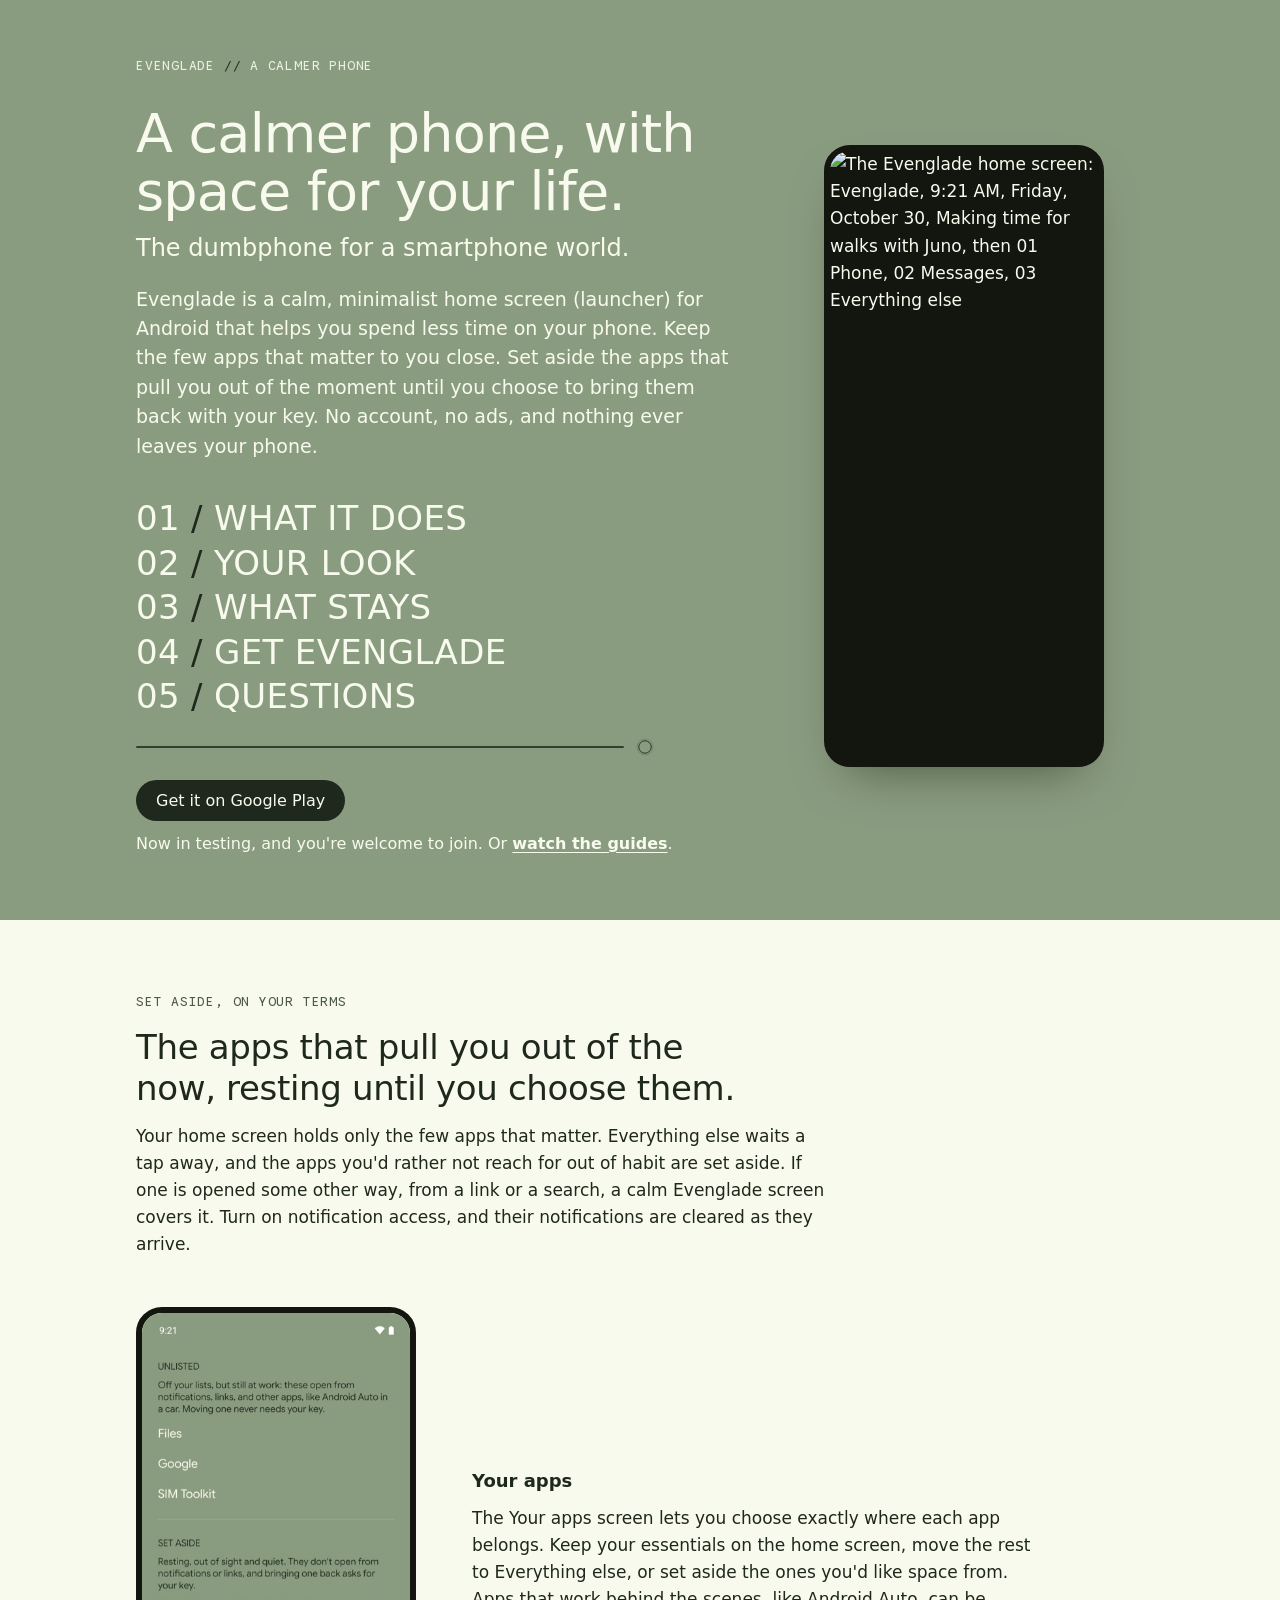
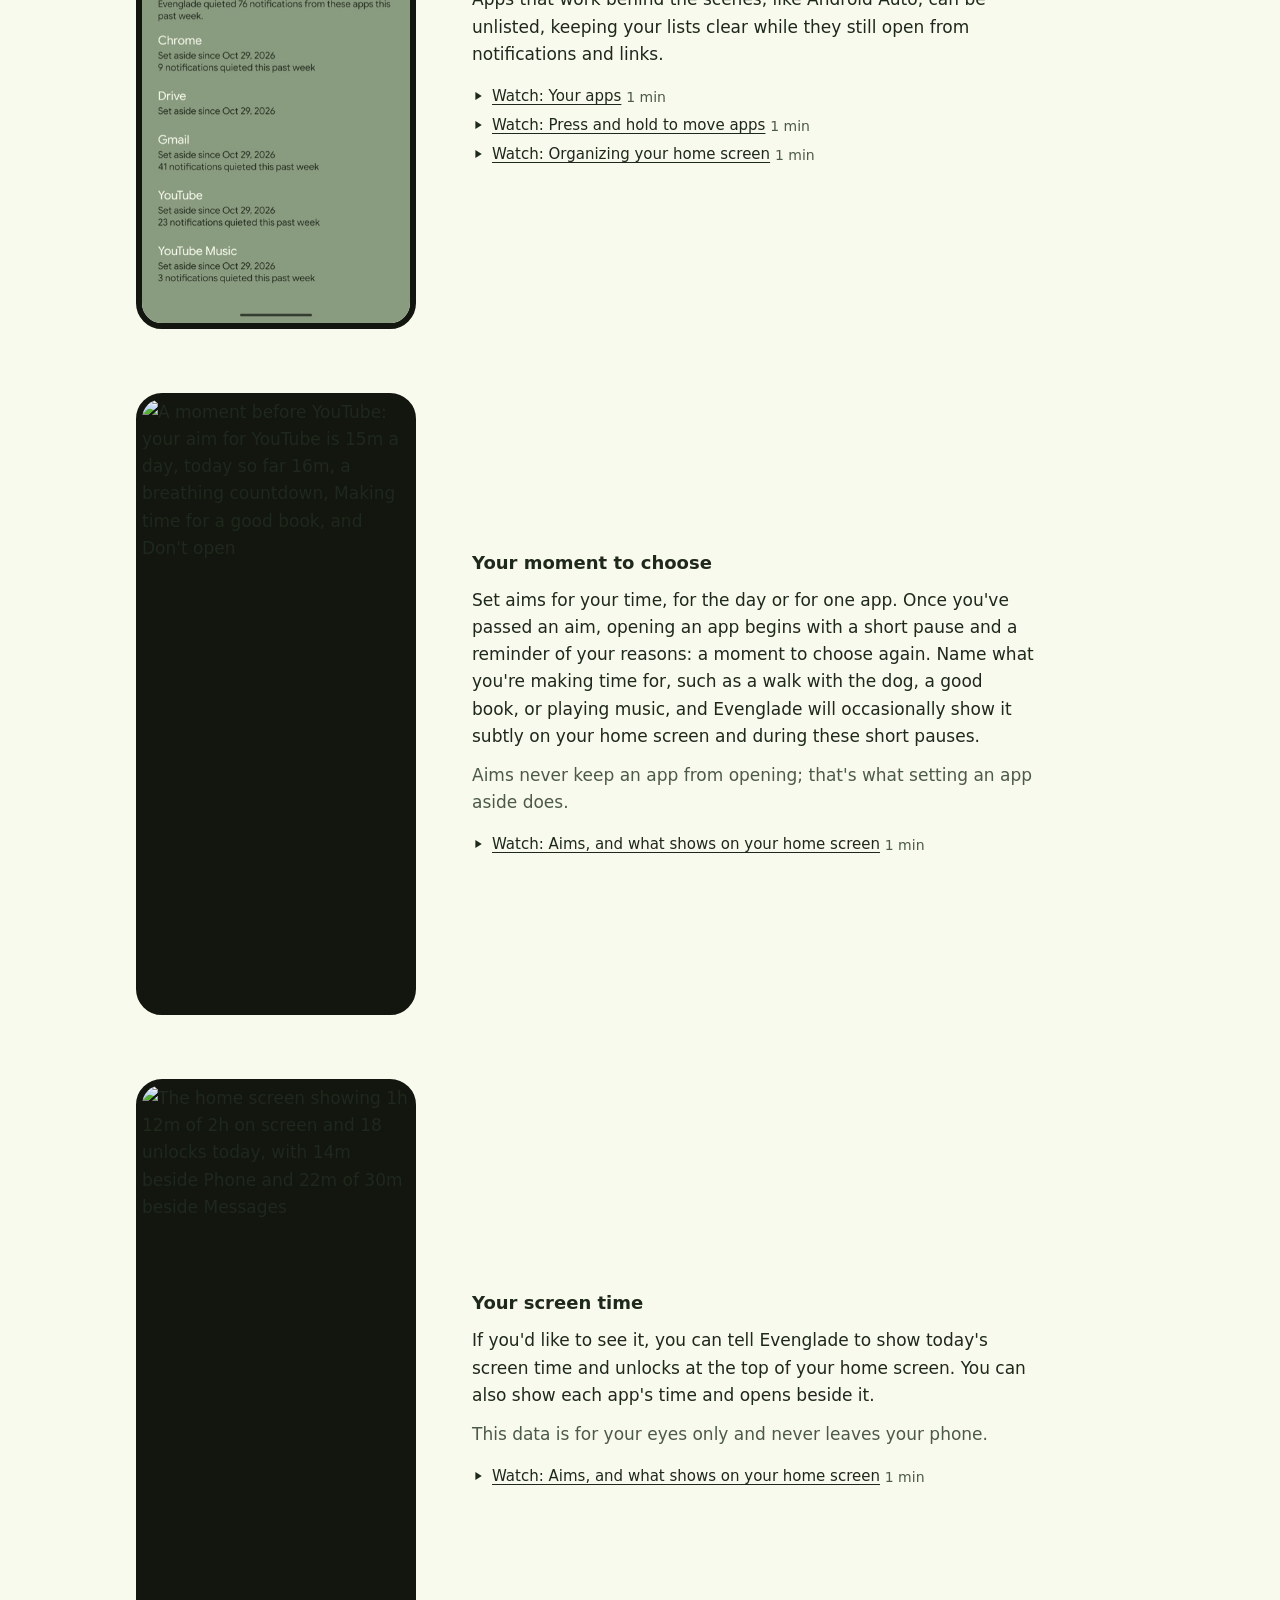
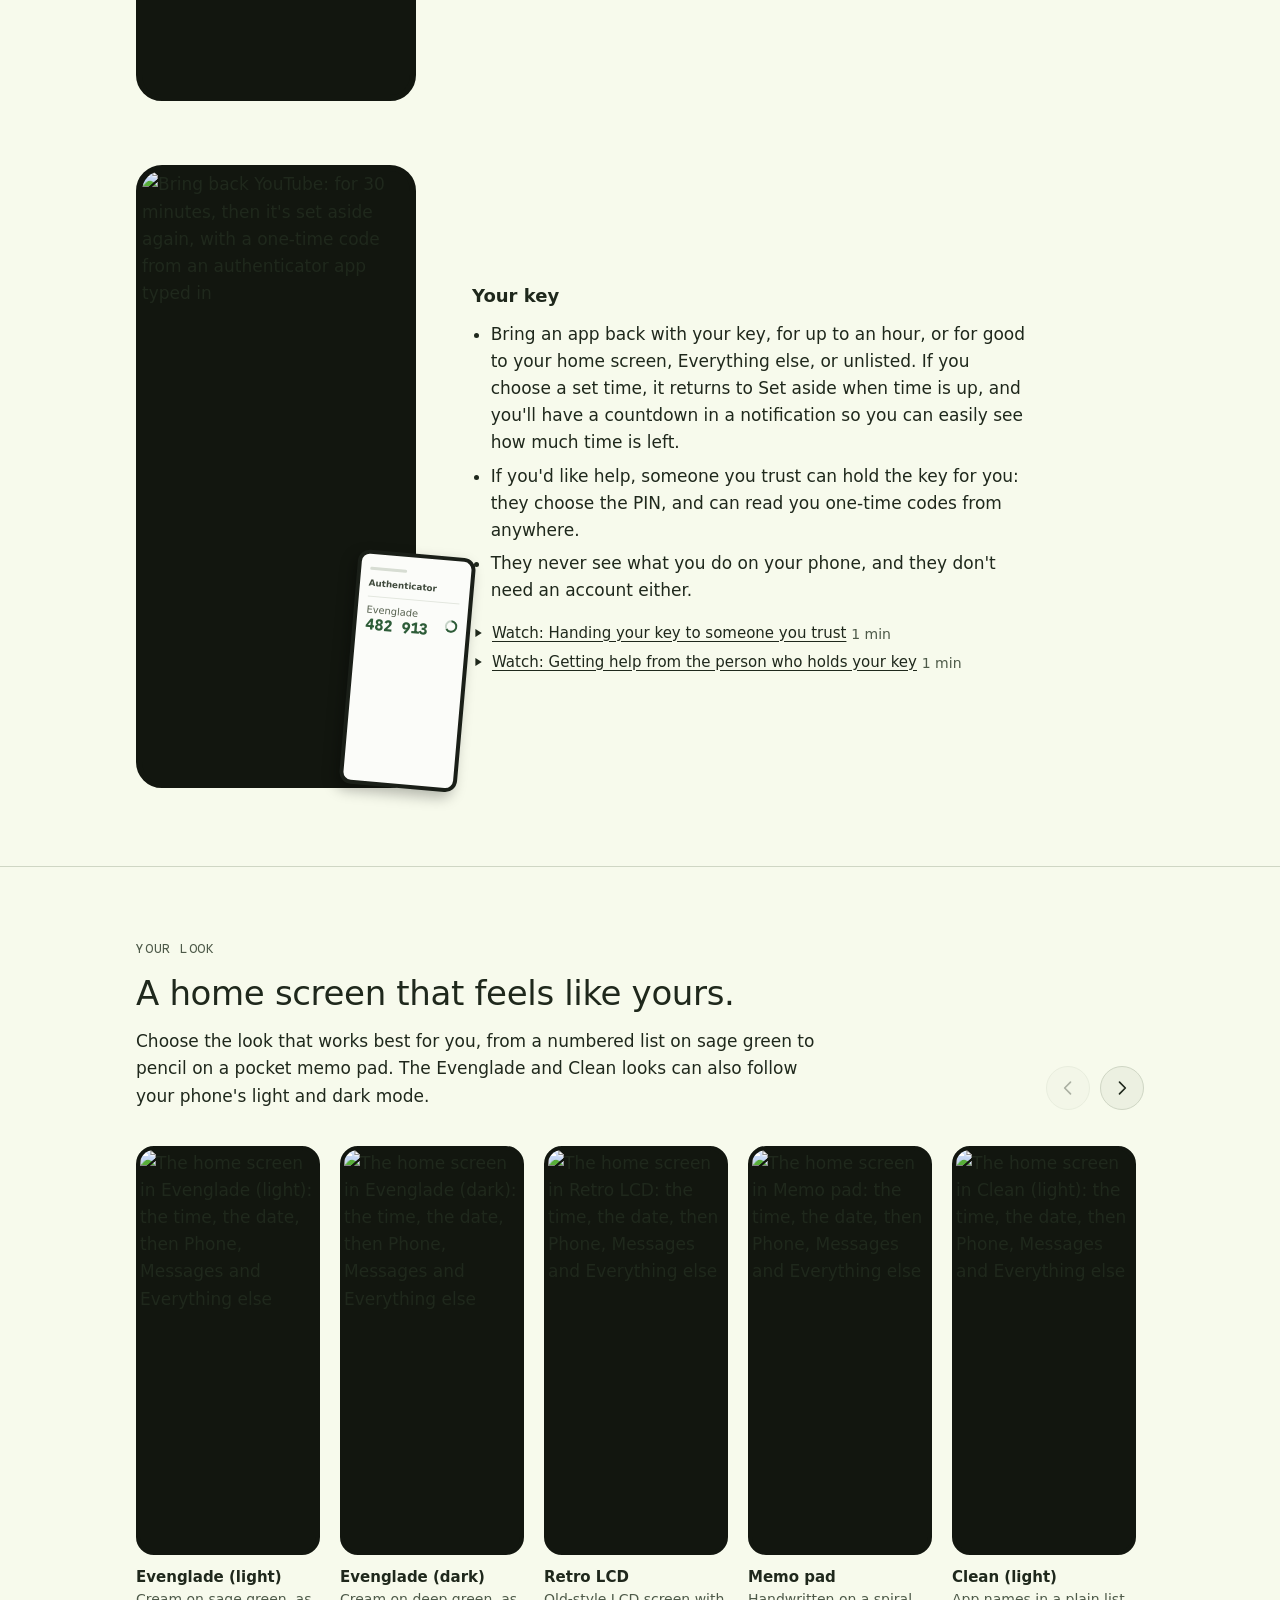
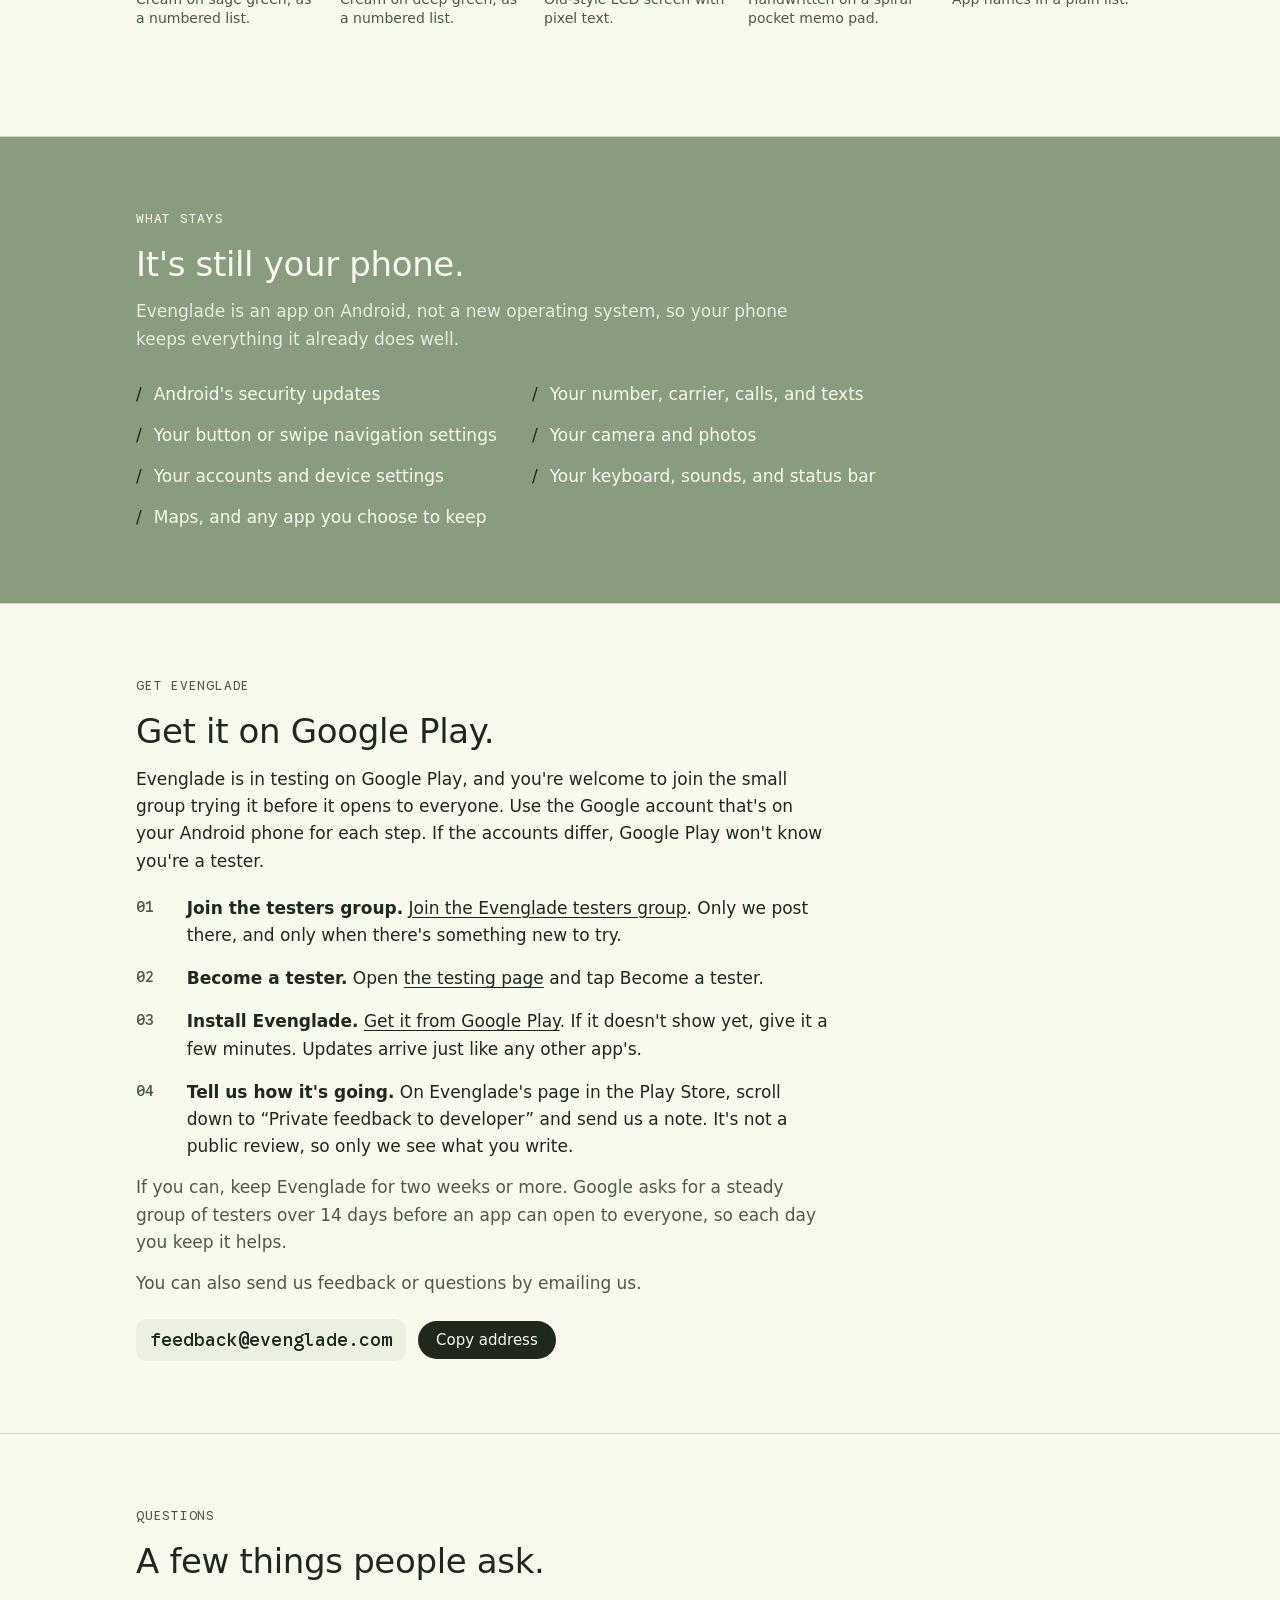
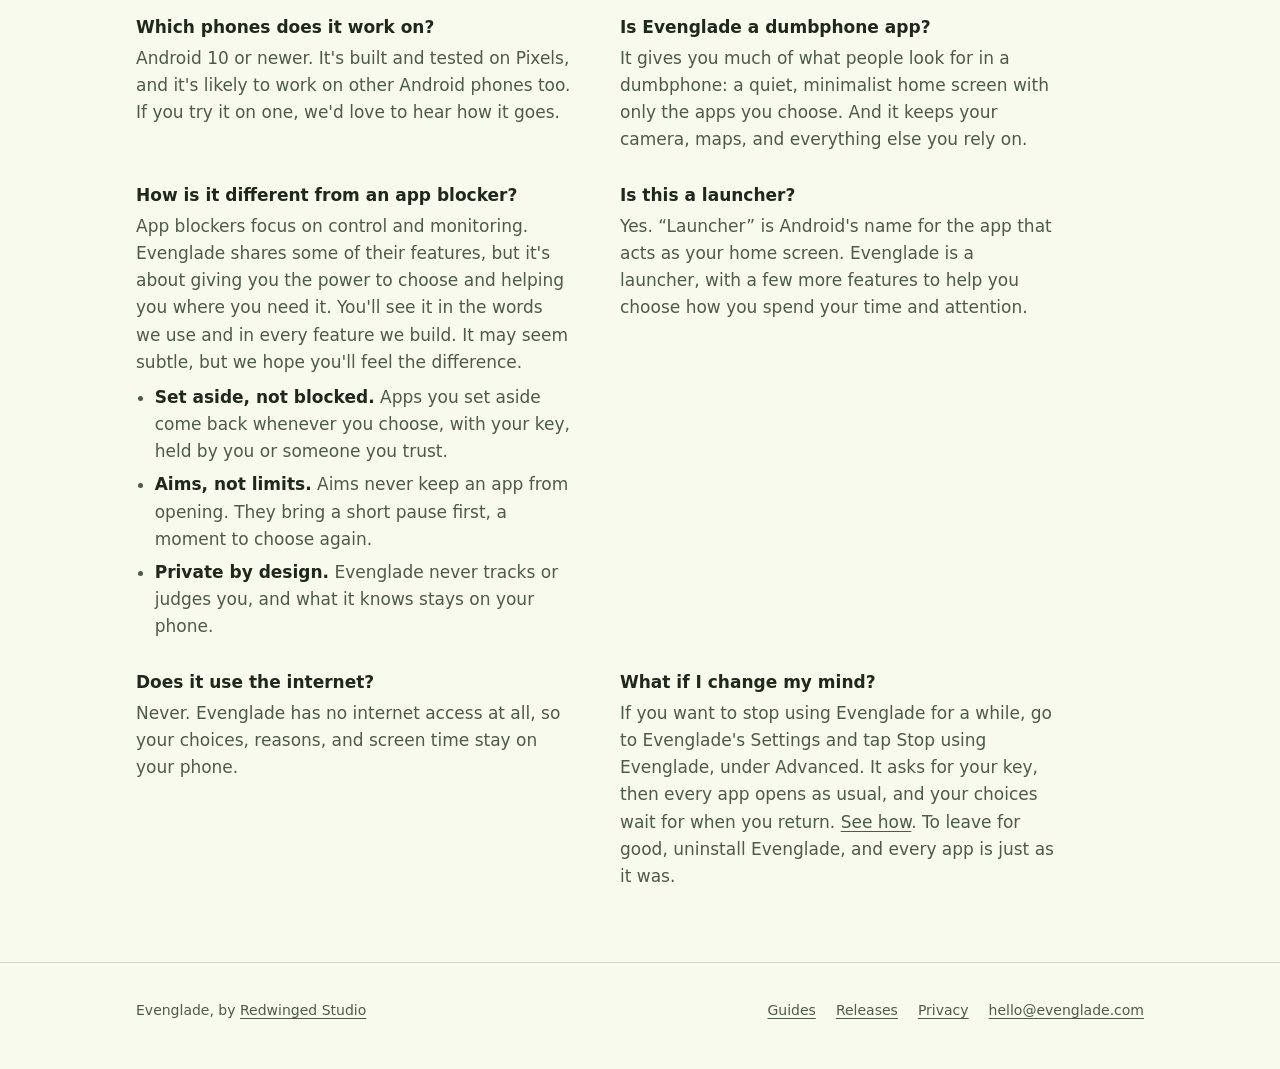
==== commit e044cac8: "Guides: Organizing your home screen Co-Authored-By: Claude Opus 5.5 <noreply@anthropic.com>" ====
--- a/docs/index.html
+++ b/docs/index.html
@@ -124,6 +124,7 @@
             <ul class="watch">
               <li><a href="/guides#your-apps"><svg viewBox="0 0 16 16" aria-hidden="true"><path d="M4.5 2.8v10.4L13 8z"/></svg>Watch: Your apps</a> <span class="len">1 min</span></li>
               <li><a href="/guides#press-and-hold"><svg viewBox="0 0 16 16" aria-hidden="true"><path d="M4.5 2.8v10.4L13 8z"/></svg>Watch: Press and hold to move apps</a> <span class="len">1 min</span></li>
+              <li><a href="/guides#your-home-screen"><svg viewBox="0 0 16 16" aria-hidden="true"><path d="M4.5 2.8v10.4L13 8z"/></svg>Watch: Organizing your home screen</a> <span class="len">1 min</span></li>
             </ul>
           </div>
         </div>
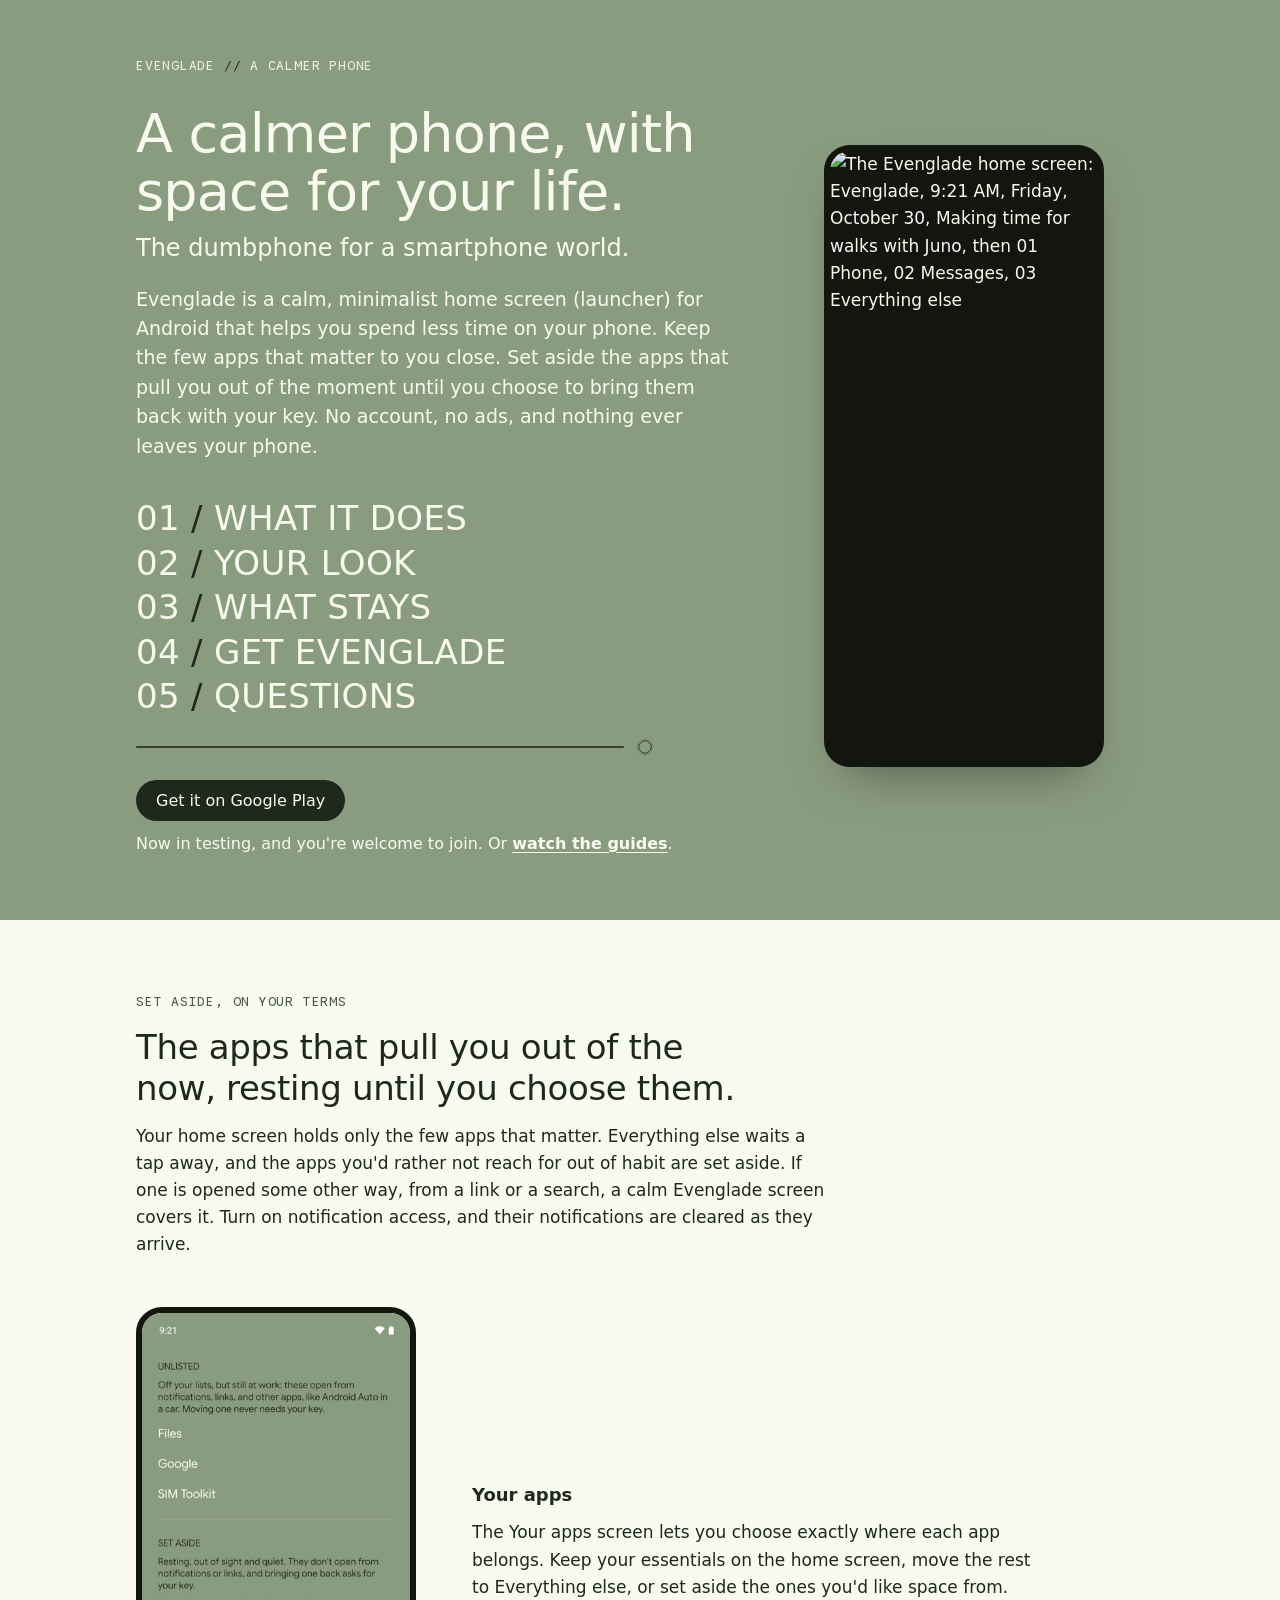
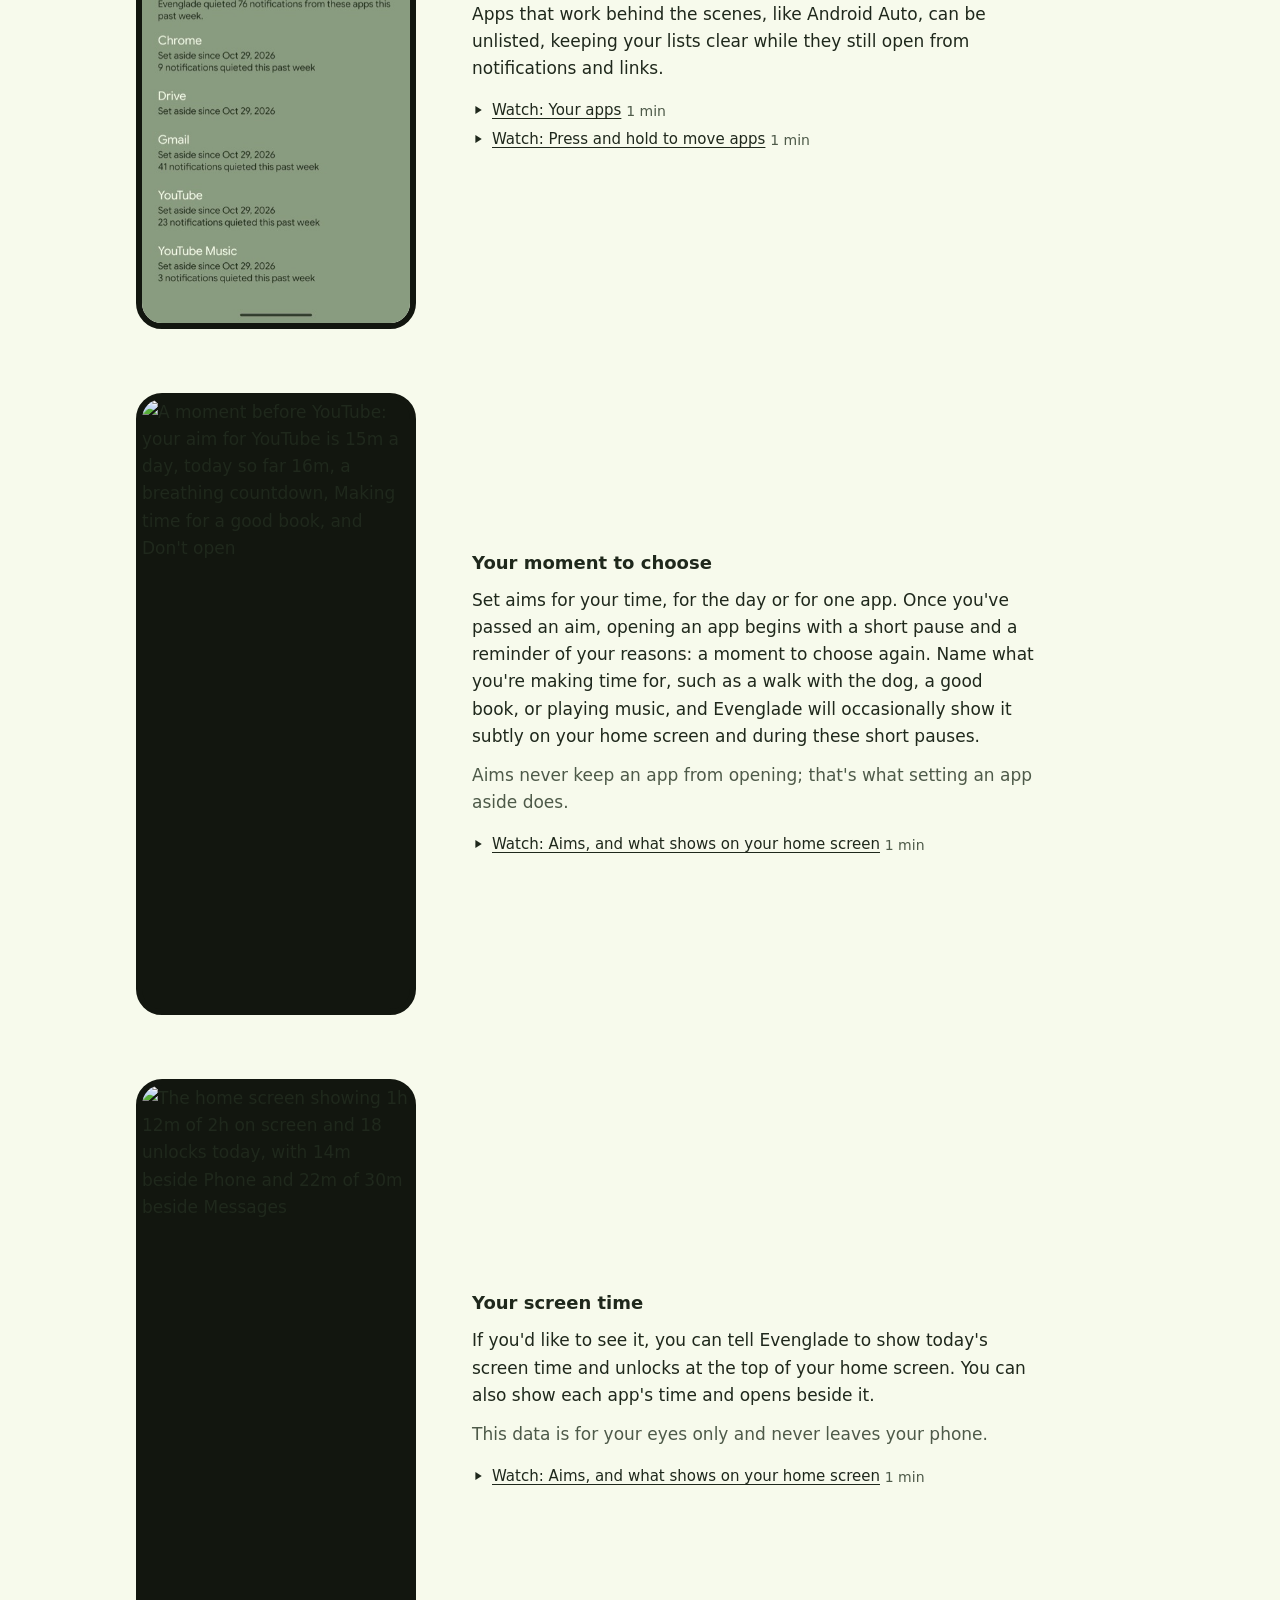
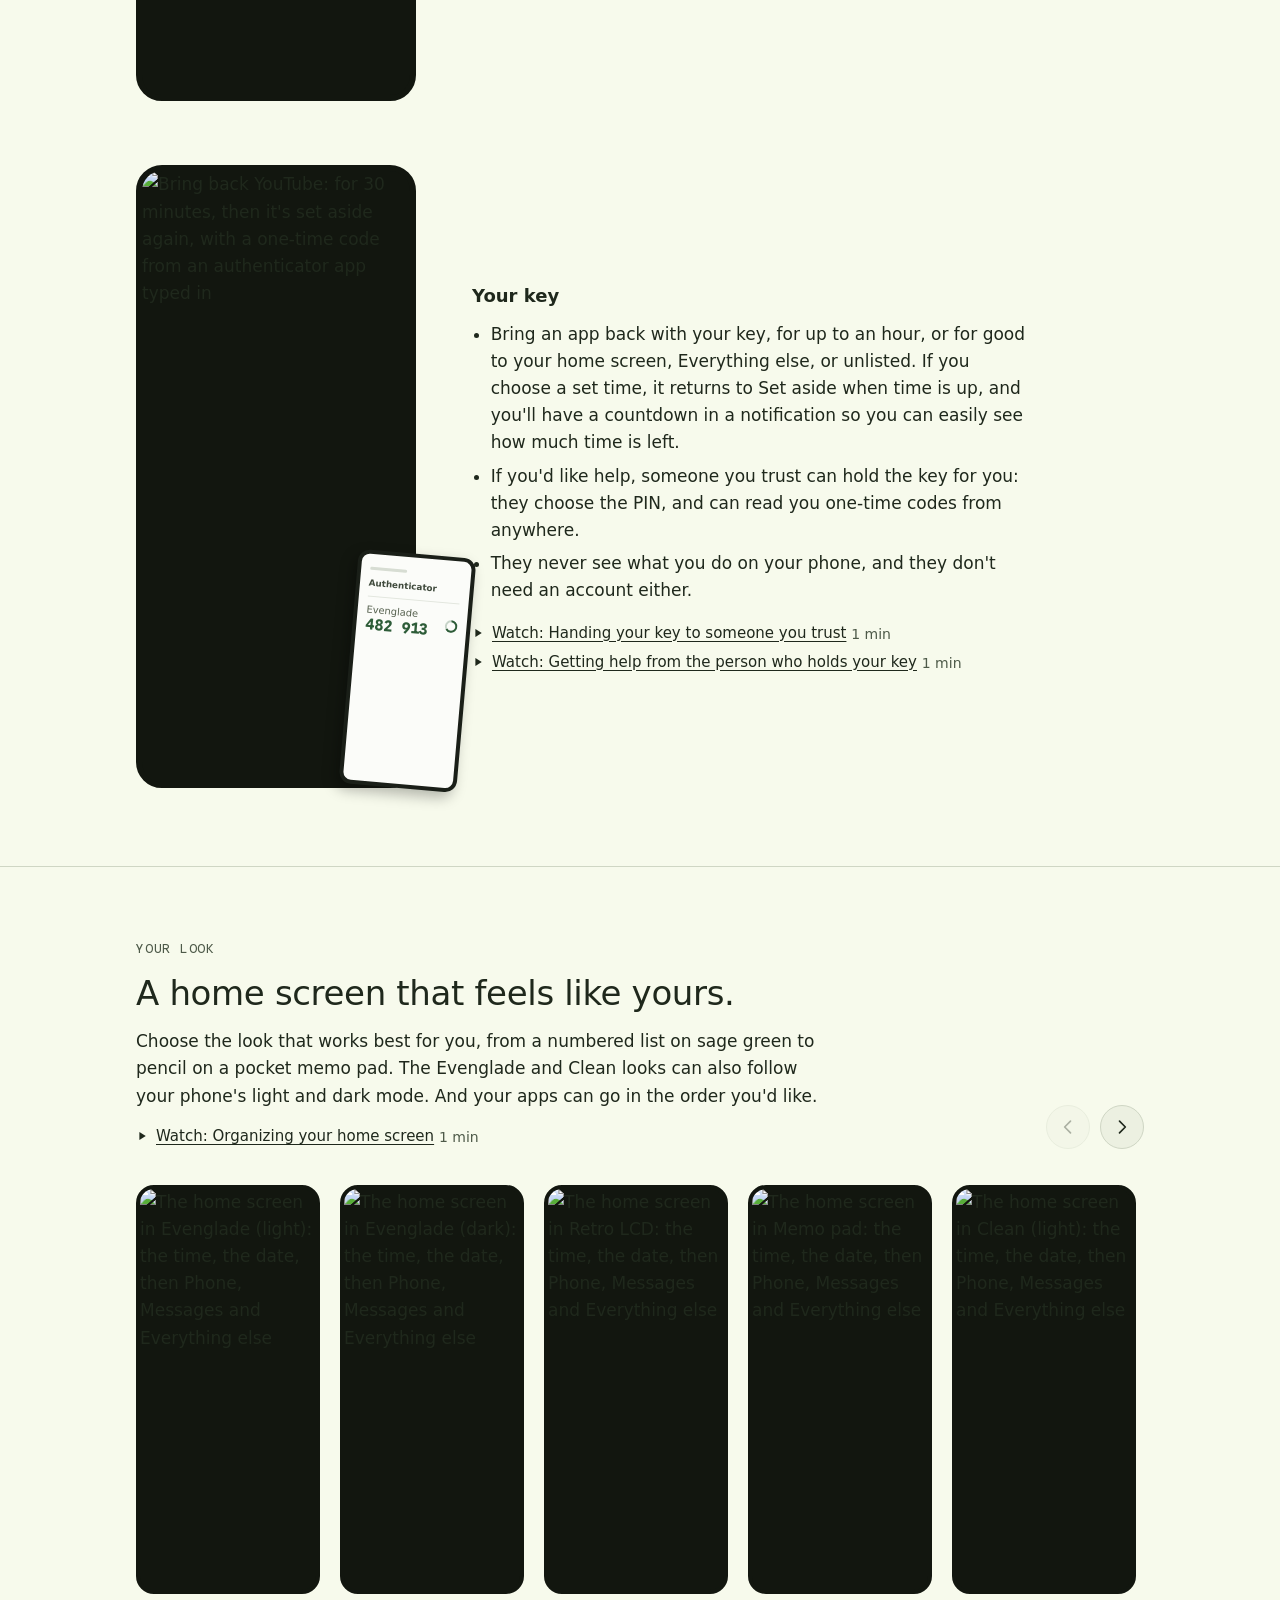
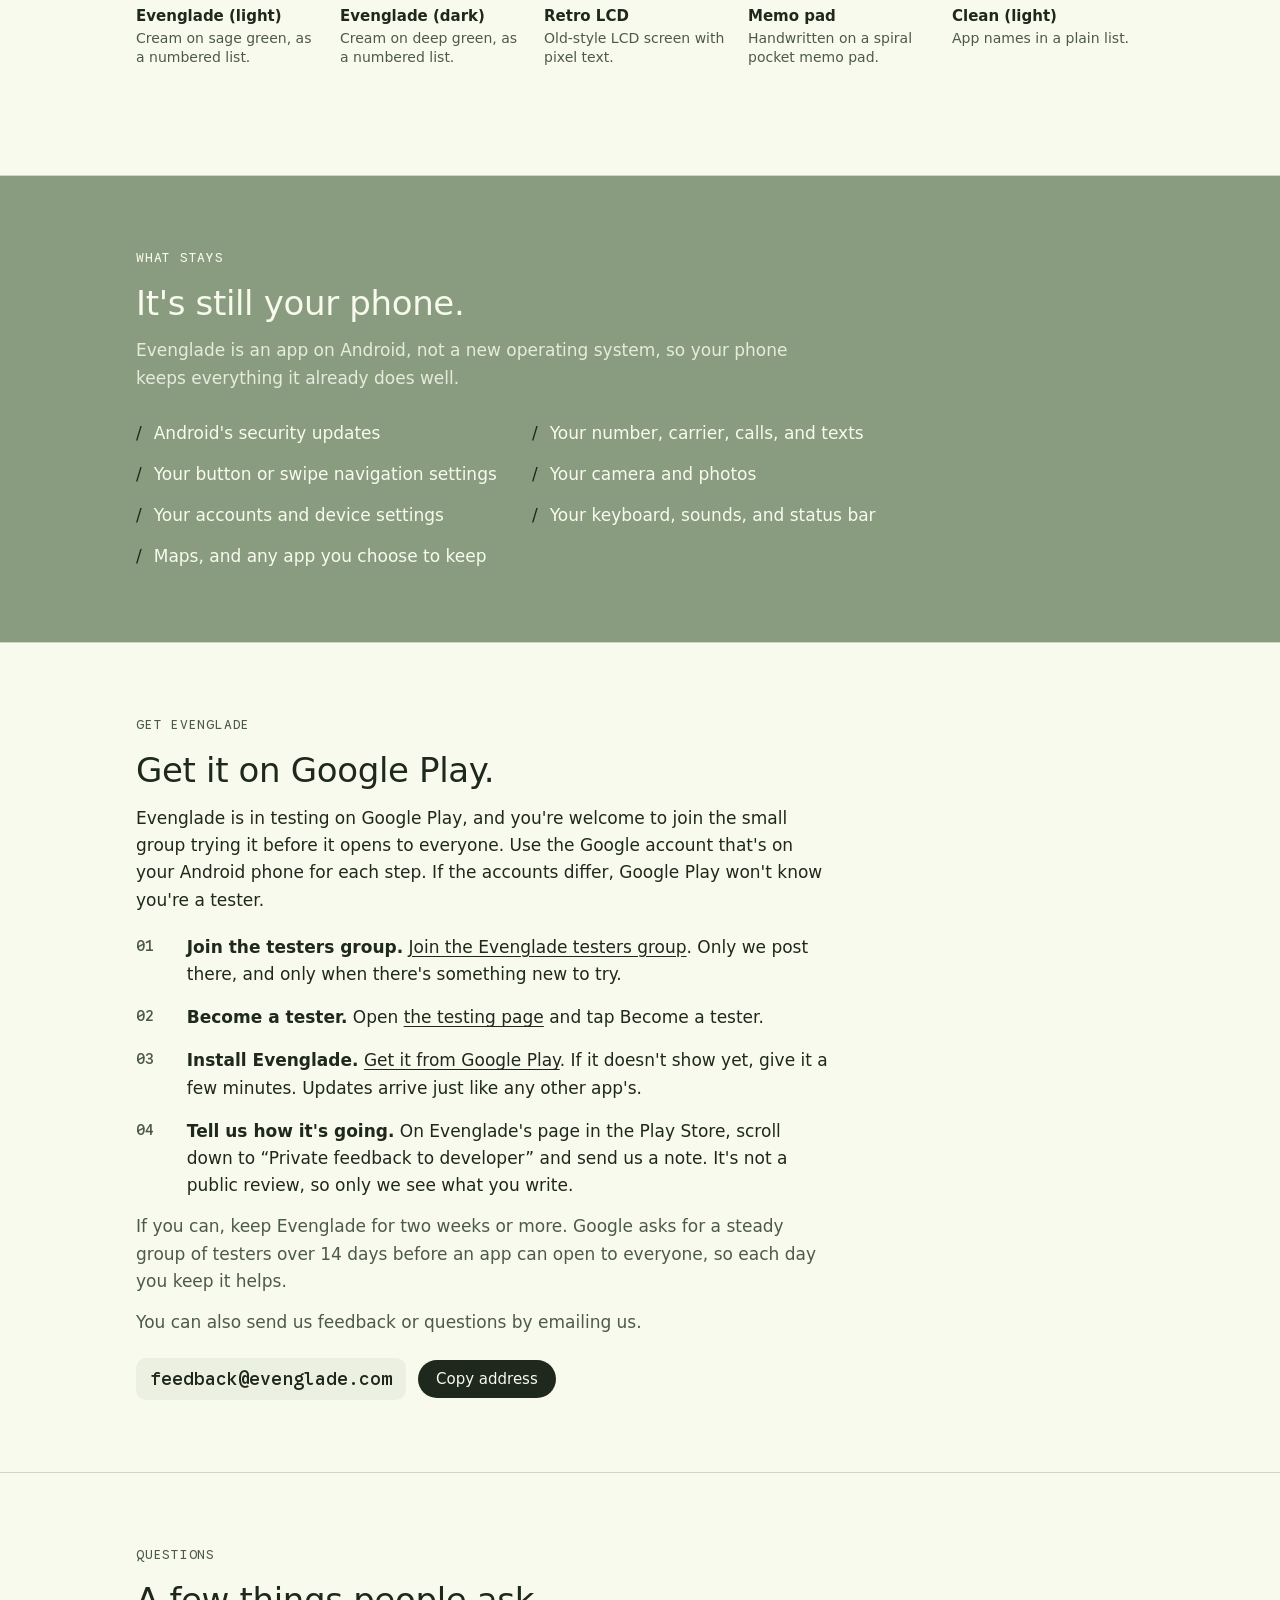
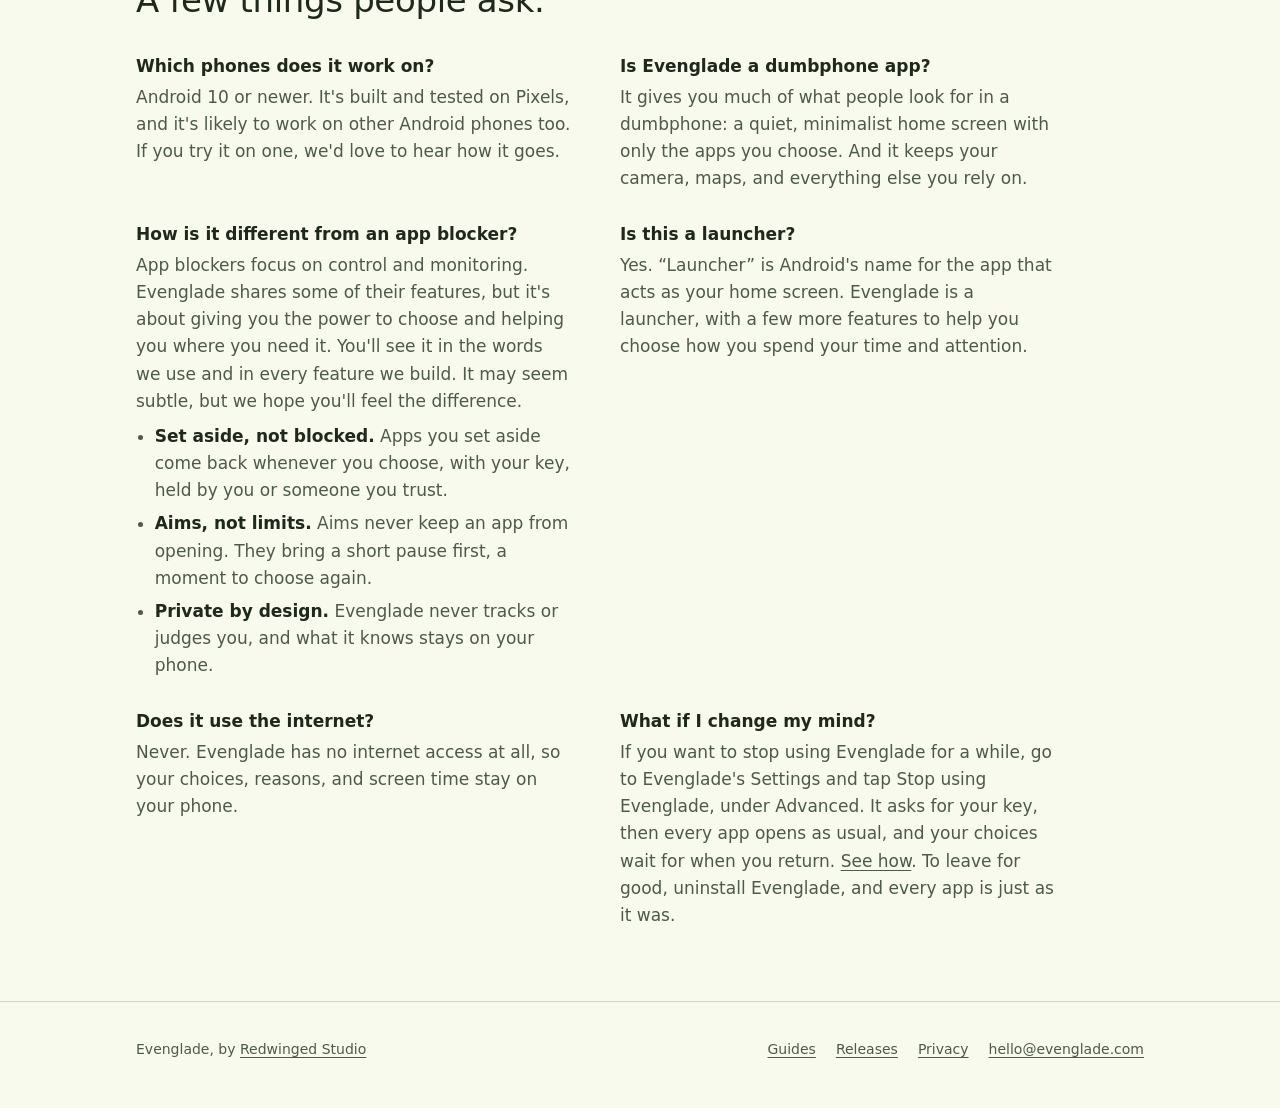
==== commit e336eeb4: "Home page: the home screen guide under Your look; releases: a simpler 0.2.1 Co-Authored-By: Claude O" ====
--- a/docs/index.html
+++ b/docs/index.html
@@ -124,7 +124,6 @@
             <ul class="watch">
               <li><a href="/guides#your-apps"><svg viewBox="0 0 16 16" aria-hidden="true"><path d="M4.5 2.8v10.4L13 8z"/></svg>Watch: Your apps</a> <span class="len">1 min</span></li>
               <li><a href="/guides#press-and-hold"><svg viewBox="0 0 16 16" aria-hidden="true"><path d="M4.5 2.8v10.4L13 8z"/></svg>Watch: Press and hold to move apps</a> <span class="len">1 min</span></li>
-              <li><a href="/guides#your-home-screen"><svg viewBox="0 0 16 16" aria-hidden="true"><path d="M4.5 2.8v10.4L13 8z"/></svg>Watch: Organizing your home screen</a> <span class="len">1 min</span></li>
             </ul>
           </div>
         </div>
@@ -201,7 +200,10 @@
         <div class="prose">
           <p class="mono soft">Your look</p>
           <h2>A home screen that feels like yours.</h2>
-          <p>Choose the look that works best for you, from a numbered list on sage green to pencil on a pocket memo pad. The Evenglade and Clean looks can also follow your phone's light and dark mode.</p>
+          <p>Choose the look that works best for you, from a numbered list on sage green to pencil on a pocket memo pad. The Evenglade and Clean looks can also follow your phone's light and dark mode. And your apps can go in the order you'd like.</p>
+          <ul class="watch">
+            <li><a href="/guides#your-home-screen"><svg viewBox="0 0 16 16" aria-hidden="true"><path d="M4.5 2.8v10.4L13 8z"/></svg>Watch: Organizing your home screen</a> <span class="len">1 min</span></li>
+          </ul>
         </div>
         <div class="pan" aria-hidden="true">
           <button type="button" class="pan-prev" tabindex="-1" aria-label="Previous looks"><svg viewBox="0 0 24 24"><path d="M15 5l-7 7 7 7"/></svg></button>
--- a/docs/style.css
+++ b/docs/style.css
@@ -90,7 +90,8 @@
 .auth-code { grid-area: code; font: 700 14cqw/1.1 var(--font-mono); white-space: nowrap; color: #2d5c38; }
 .auth-ring { grid-area: ring; width: 12cqw; height: 12cqw; color: #2d5c38; }
 .stop .text ul { margin: 0; padding-left: 1.1em; display: grid; gap: 6px; }
-.stop .text ul.watch { list-style: none; padding: 0; margin-top: 4px; gap: 4px; font-size: 15px; }
+.stop .text ul.watch, .prose ul.watch { list-style: none; padding: 0; margin-top: 4px; gap: 4px; font-size: 15px; }
+.prose ul.watch { margin: 0; }
 .watch a { display: inline-flex; align-items: center; gap: 8px; }
 .watch svg { width: 12px; height: 12px; fill: currentColor; flex: none; }
 .watch .len { color: var(--soft); font-size: 14px; white-space: nowrap; }
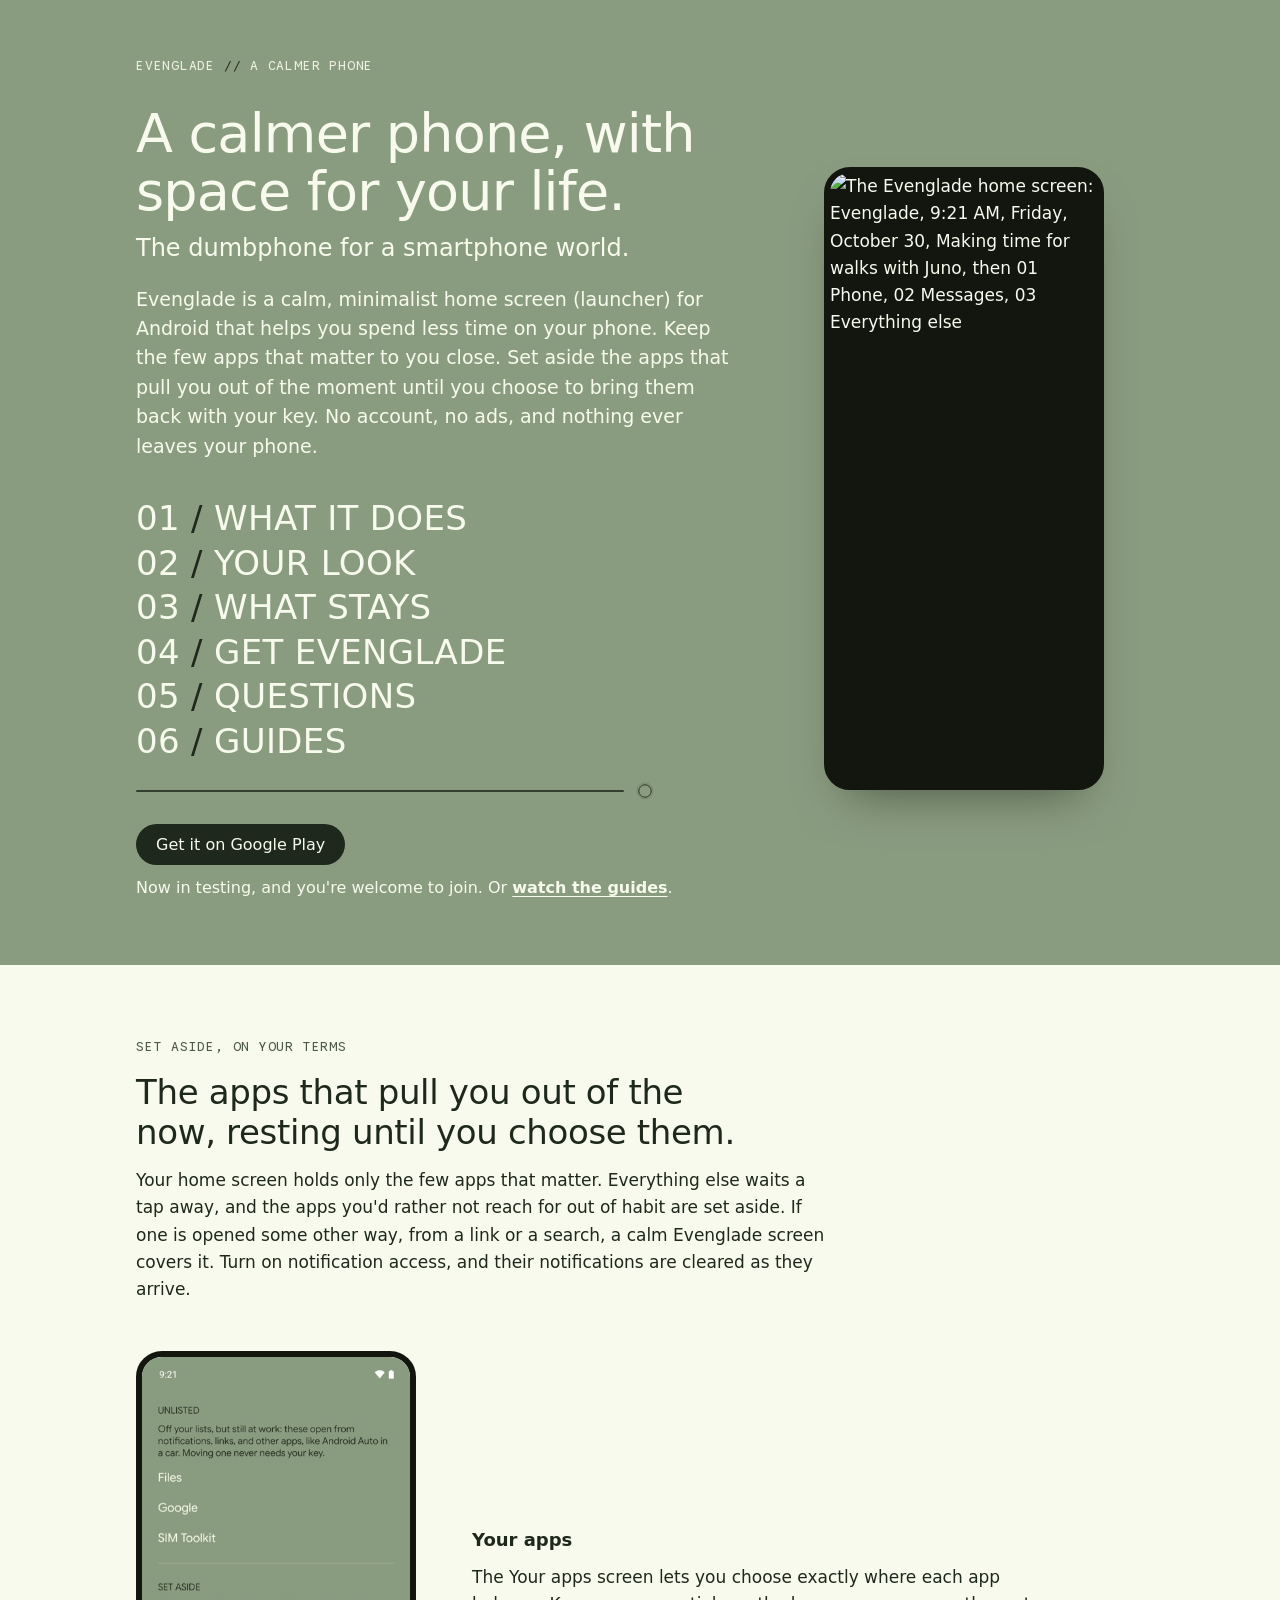
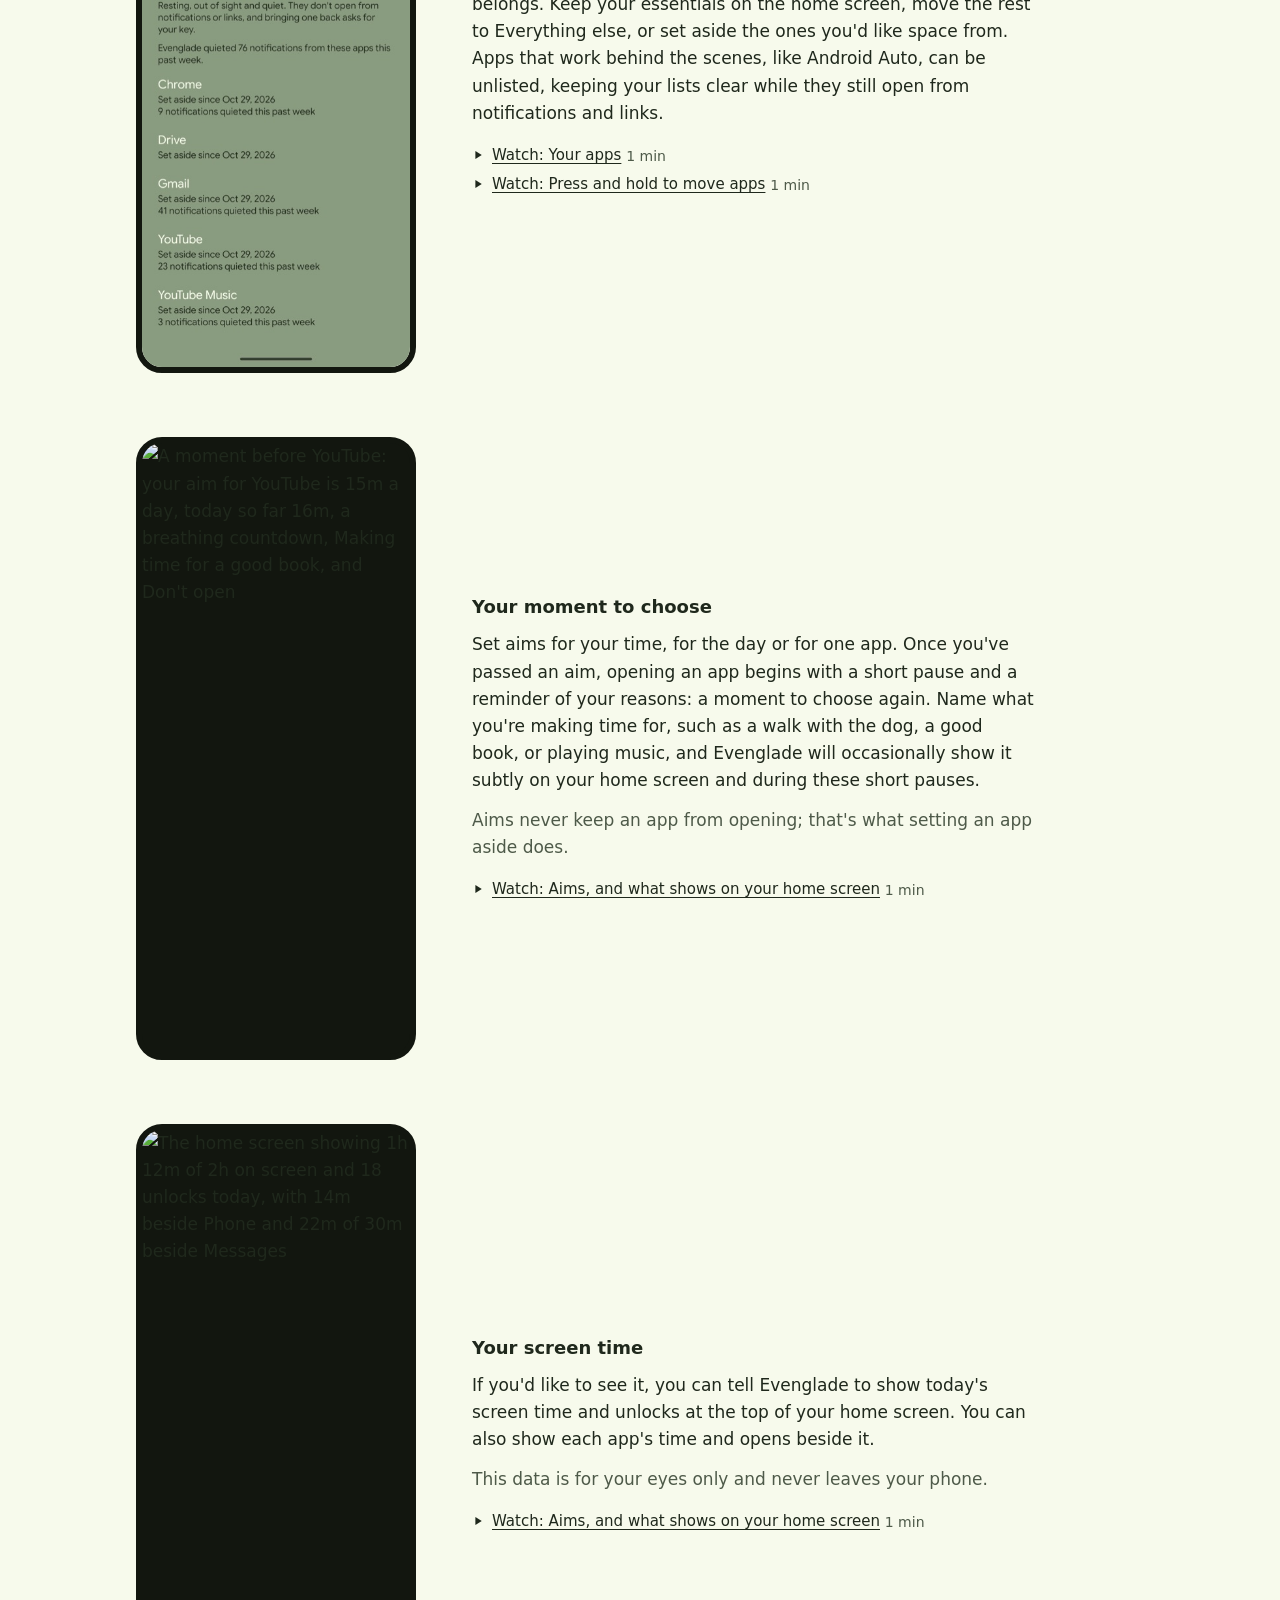
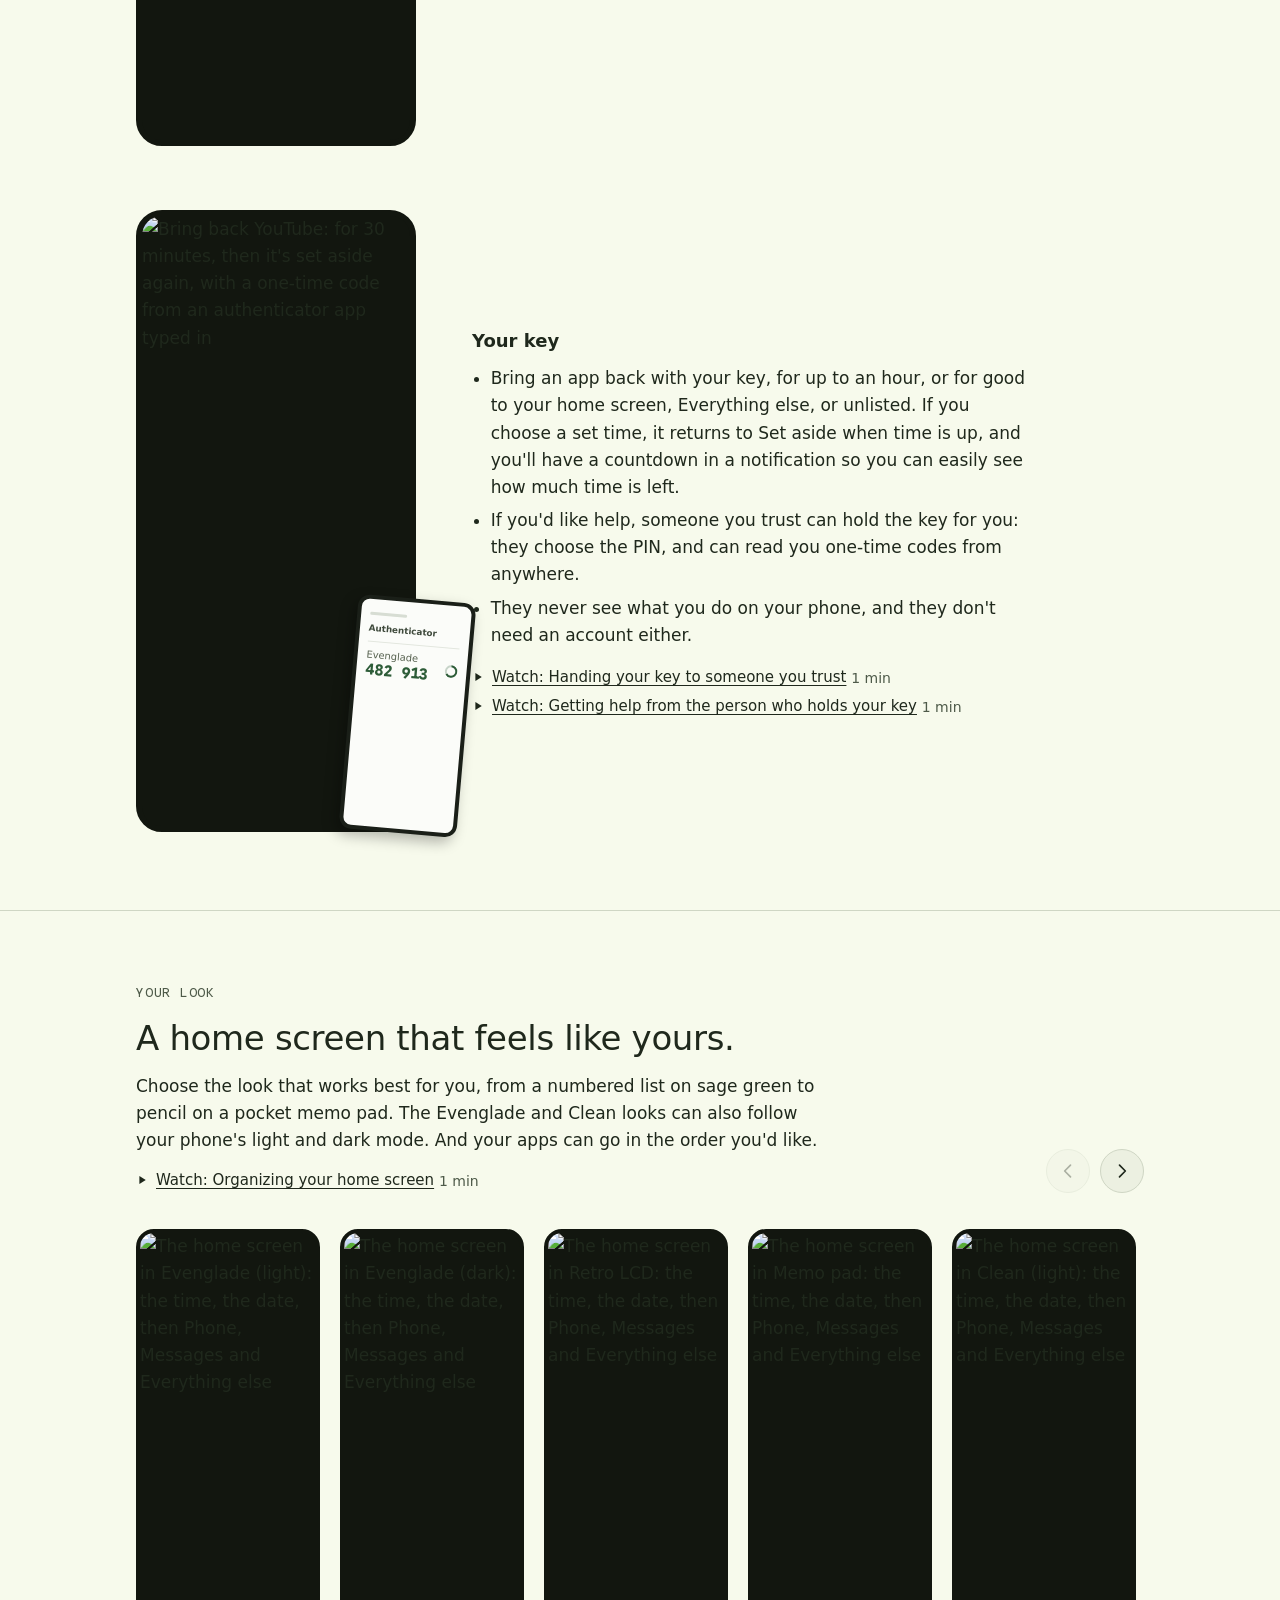
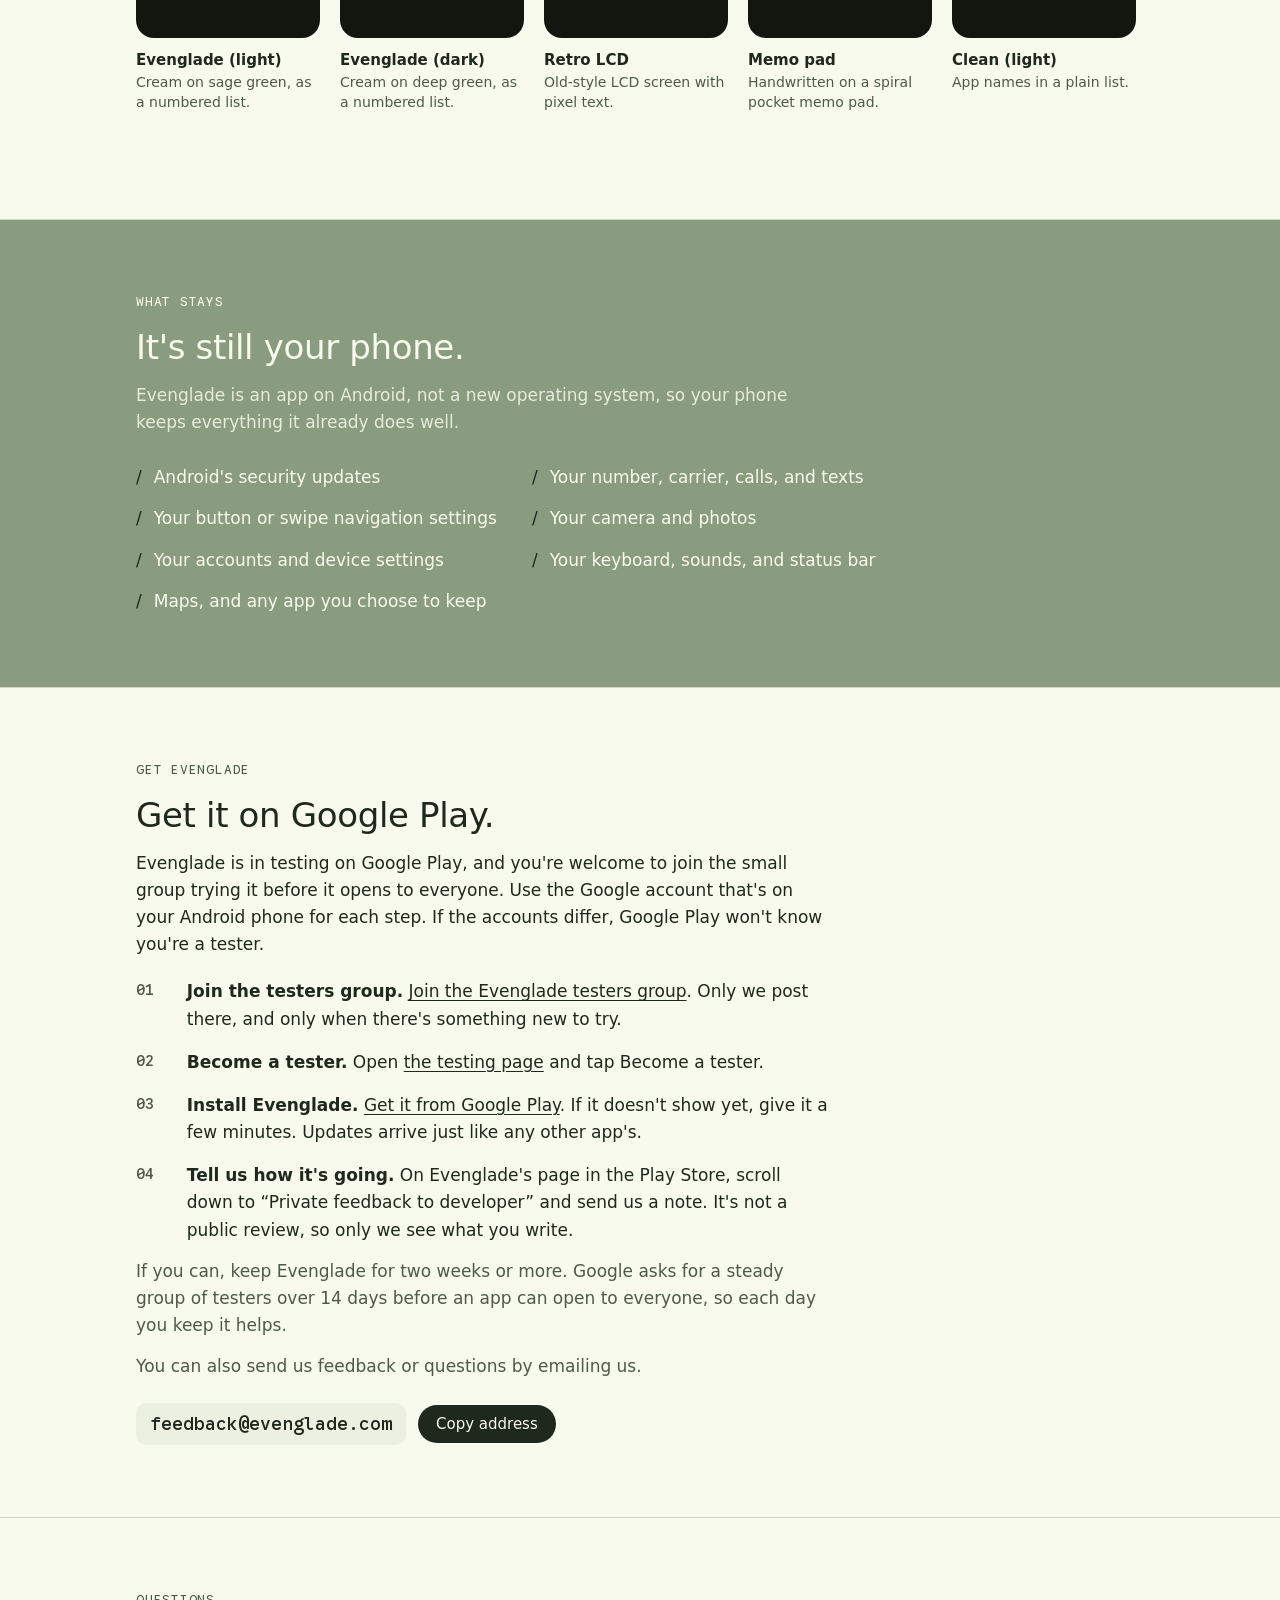
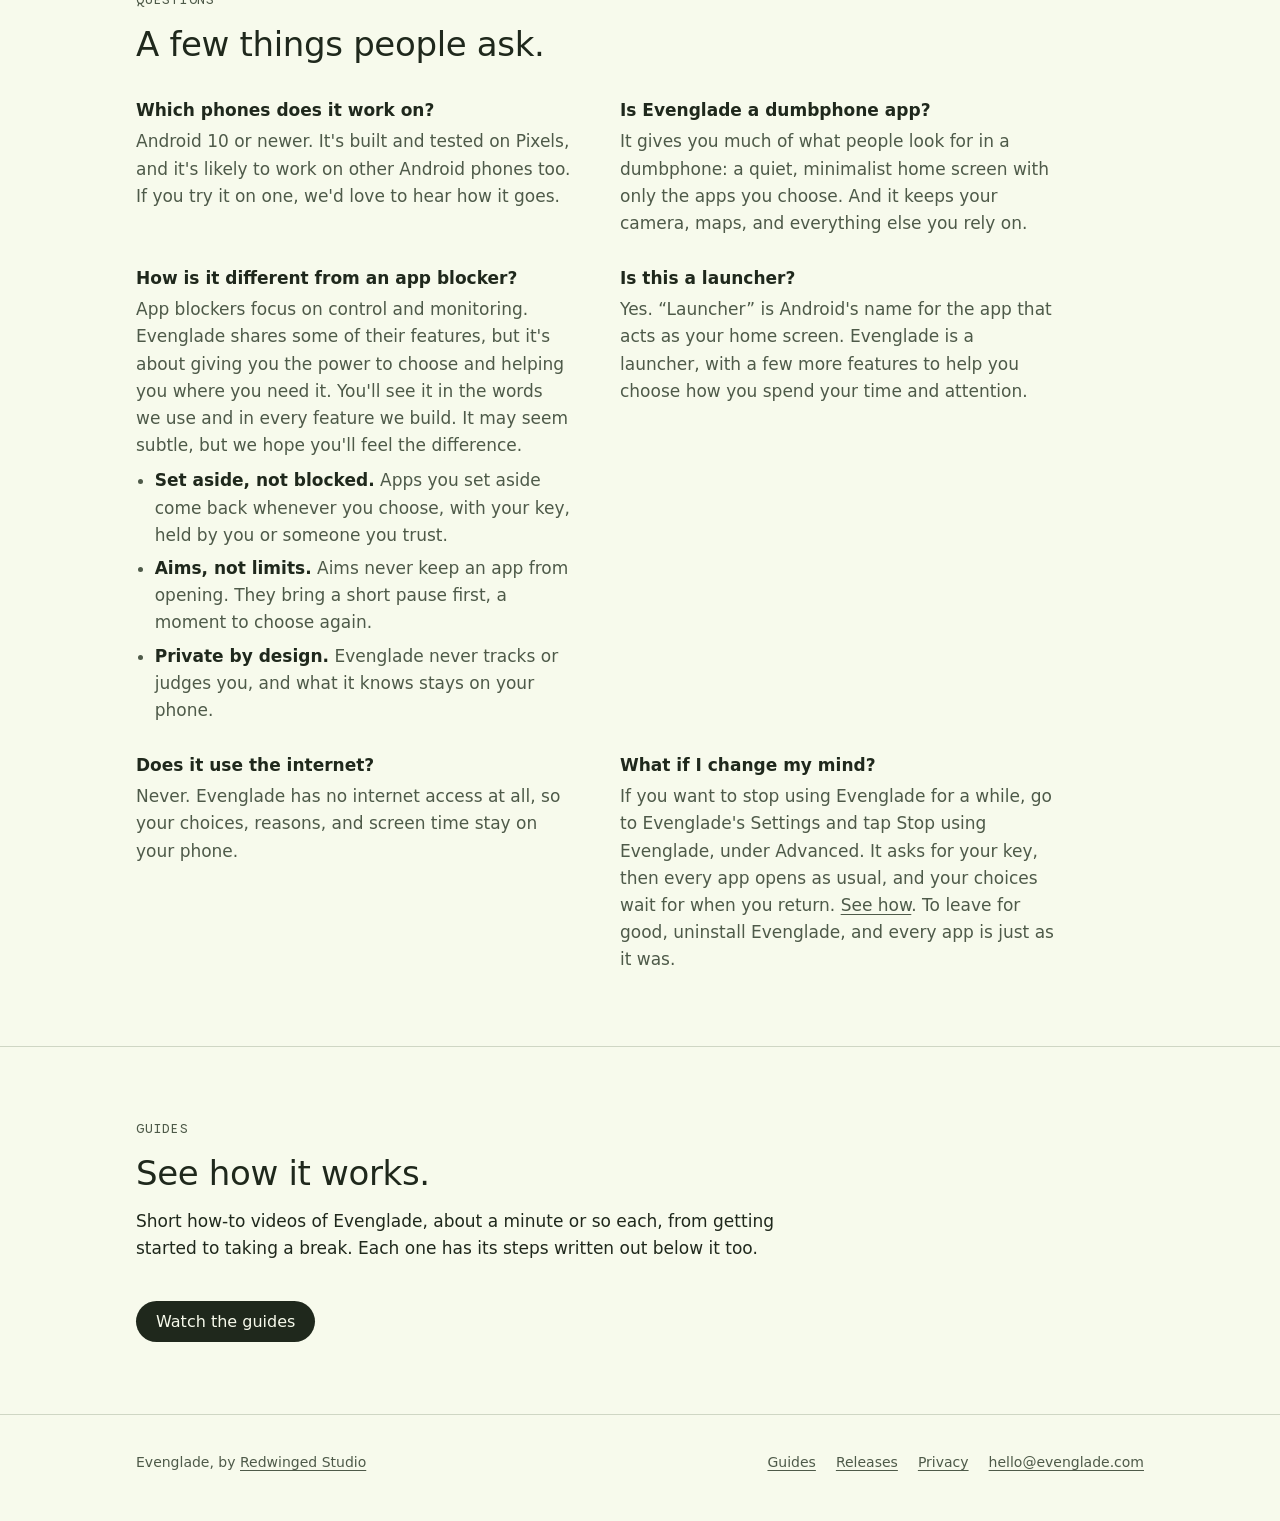
==== commit a94e813f: "Guides: Your aims, a new intro; the home page's sixth section, Guides Co-Authored-By: Claude Opus 5." ====
--- a/docs/index.html
+++ b/docs/index.html
@@ -92,6 +92,7 @@
         <a href="#stays"><span class="num">03</span> <span class="slash">/</span> <span class="name">What stays</span></a>
         <a href="#early"><span class="num">04</span> <span class="slash">/</span> <span class="name">Get Evenglade</span></a>
         <a href="#questions"><span class="num">05</span> <span class="slash">/</span> <span class="name">Questions</span></a>
+        <a href="#guides"><span class="num">06</span> <span class="slash">/</span> <span class="name">Guides</span></a>
       </nav>
       <div class="rule" aria-hidden="true"><svg><use href="#mark"/></svg></div>
       <p class="soon"><a class="cta" href="#early">Get it on Google Play</a> <span>Now in testing, and you're welcome to join. Or <a href="/guides">watch the guides</a>.</span></p>
@@ -312,6 +313,17 @@
         <div><dt>Does it use the internet?</dt><dd>Never. Evenglade has no internet access at all, so your choices, reasons, and screen time stay on your phone.</dd></div>
         <div><dt>What if I change my mind?</dt><dd>If you want to stop using Evenglade for a while, go to Evenglade's Settings and tap Stop using Evenglade, under Advanced. It asks for your key, then every app opens as usual, and your choices wait for when you return. <a href="/guides#taking-a-break">See how</a>. To leave for good, uninstall Evenglade, and every app is just as it was.</dd></div>
       </dl>
+    </div>
+  </section>
+
+  <section id="guides">
+    <div class="wrap">
+      <div class="prose">
+        <p class="mono soft">Guides</p>
+        <h2>See how it works.</h2>
+        <p>Short how-to videos of Evenglade, about a minute or so each, from getting started to taking a break. Each one has its steps written out below it too.</p>
+        <p class="go"><a class="cta" href="/guides">Watch the guides</a></p>
+      </div>
     </div>
   </section>
 </main>
--- a/docs/style.css
+++ b/docs/style.css
@@ -62,8 +62,9 @@
 .hero .tagline { font-size: clamp(20px, 2.4vw, 24px); line-height: 1.3; margin-top: 12px; }
 .soon { margin-top: 22px; font-size: 16px; display: flex; flex-wrap: wrap; align-items: center; gap: 10px 16px; }
 .soon a { font-weight: 600; }
-.soon .cta { font: 500 16px var(--font-body); color: var(--page); background: var(--ink); border-radius: 999px; padding: 11px 20px; text-decoration: none; }
-.soon .cta:hover { opacity: 0.9; }
+.soon .cta, .go .cta { display: inline-block; font: 500 16px var(--font-body); color: var(--page); background: var(--ink); border-radius: 999px; padding: 11px 20px; text-decoration: none; }
+.soon .cta:hover, .go .cta:hover { opacity: 0.9; }
+.prose .go { margin-top: 24px; }
 .phone { width: 100%; max-width: 280px; aspect-ratio: 1080 / 2400; border-radius: 26px; border: 6px solid #12160F; overflow: hidden; background: #12160F; justify-self: center; box-shadow: 0 24px 50px -24px rgba(18, 22, 15, 0.55); }
 .phone img { display: block; width: 100%; height: 100%; object-fit: cover; }
 
@@ -215,6 +216,7 @@
 .compare { margin: 0; display: grid; grid-template-columns: minmax(0, 1fr) auto; gap: 24px 48px; align-items: center; }
 .compare > figcaption { display: grid; gap: 8px; max-width: 40ch; }
 .compare .pair { display: grid; grid-template-columns: repeat(2, 200px); gap: 24px; }
+.compare .pair.solo { grid-template-columns: 200px; }
 .compare .pair figure { margin: 0; display: grid; gap: 10px; justify-items: center; text-align: center; }
 .compare .phone { max-width: 200px; border-width: 5px; border-radius: 22px; box-shadow: none; }
 .earlier { border-top: 1px solid var(--rule); padding-block: 48px 0; }
@@ -228,6 +230,7 @@
 }
 @media (max-width: 560px) {
   .compare .pair { grid-template-columns: repeat(2, minmax(0, 1fr)); gap: 14px; }
+  .compare .pair.solo { grid-template-columns: minmax(0, 200px); justify-content: center; }
   .compare .phone { border-width: 4px; border-radius: 16px; }
   .history > li { grid-template-columns: minmax(0, 1fr); }
   .history .ver { display: flex; gap: 12px; align-items: baseline; }
